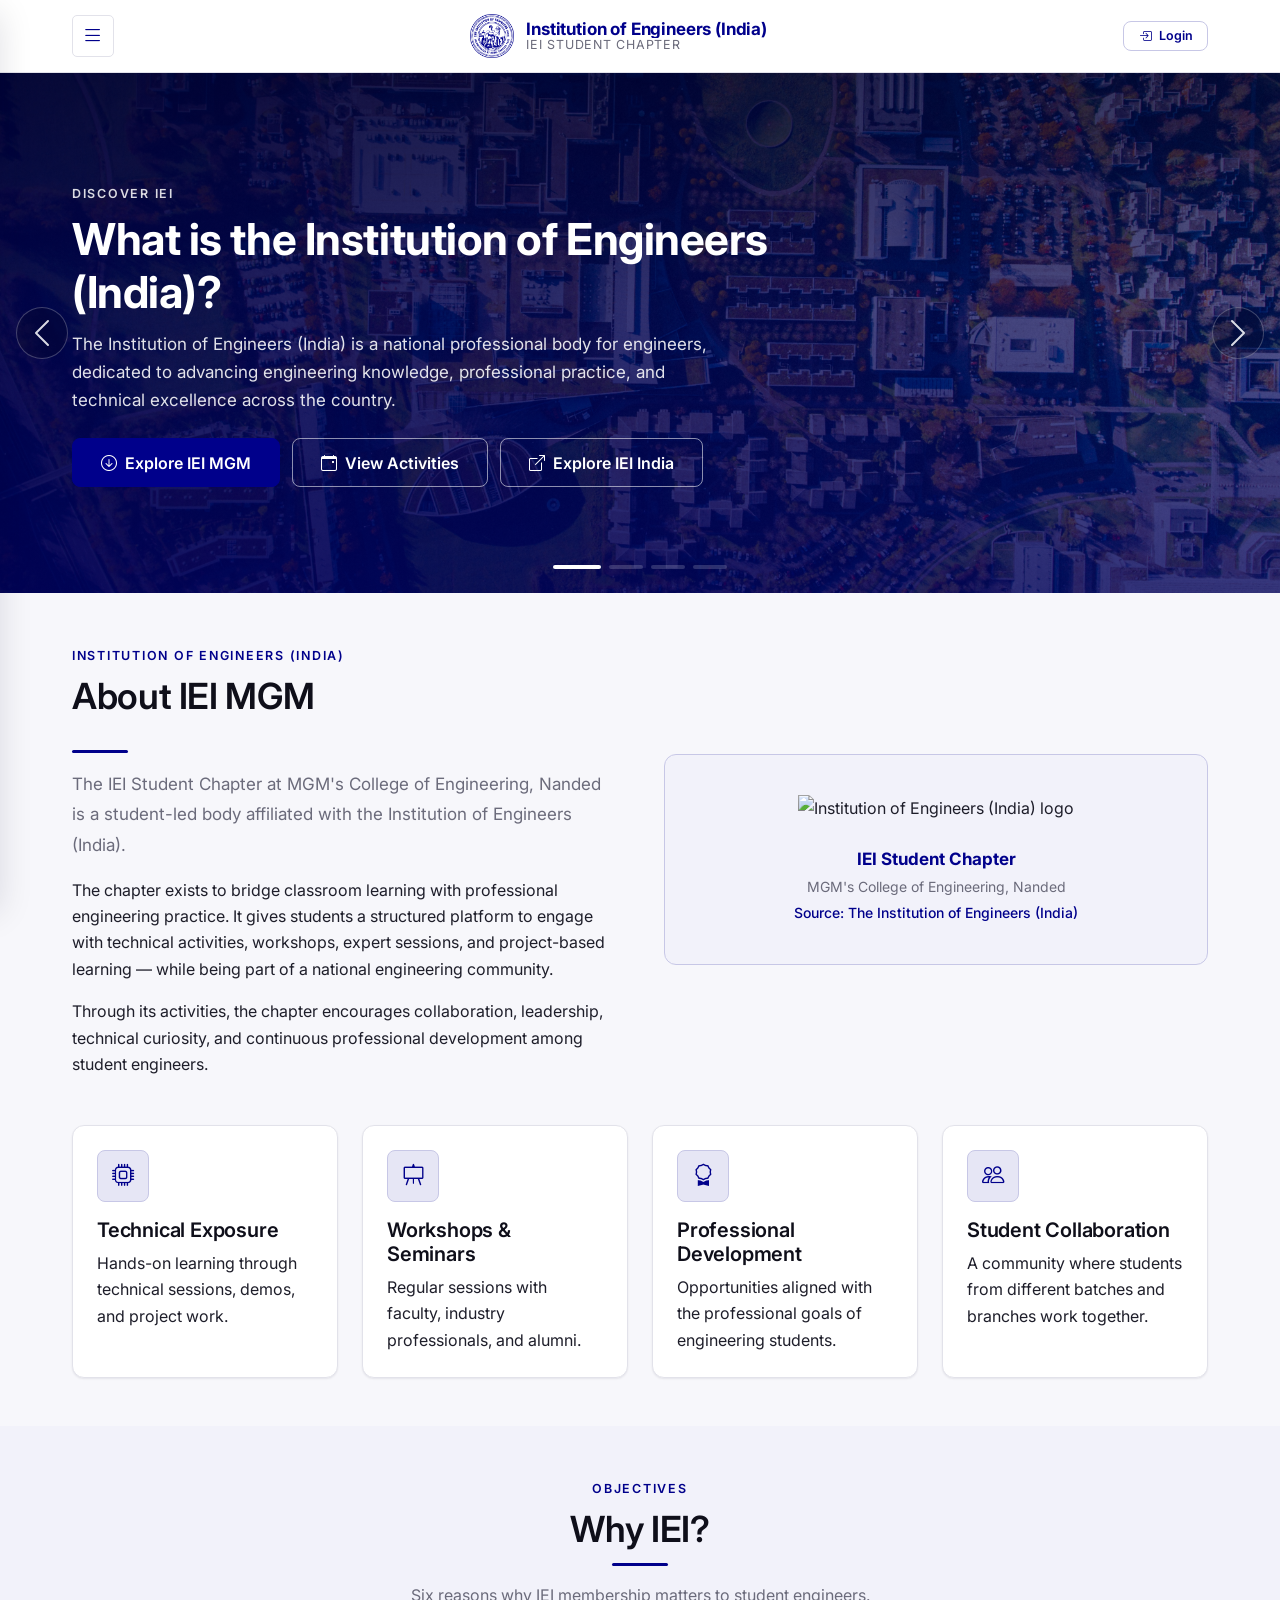
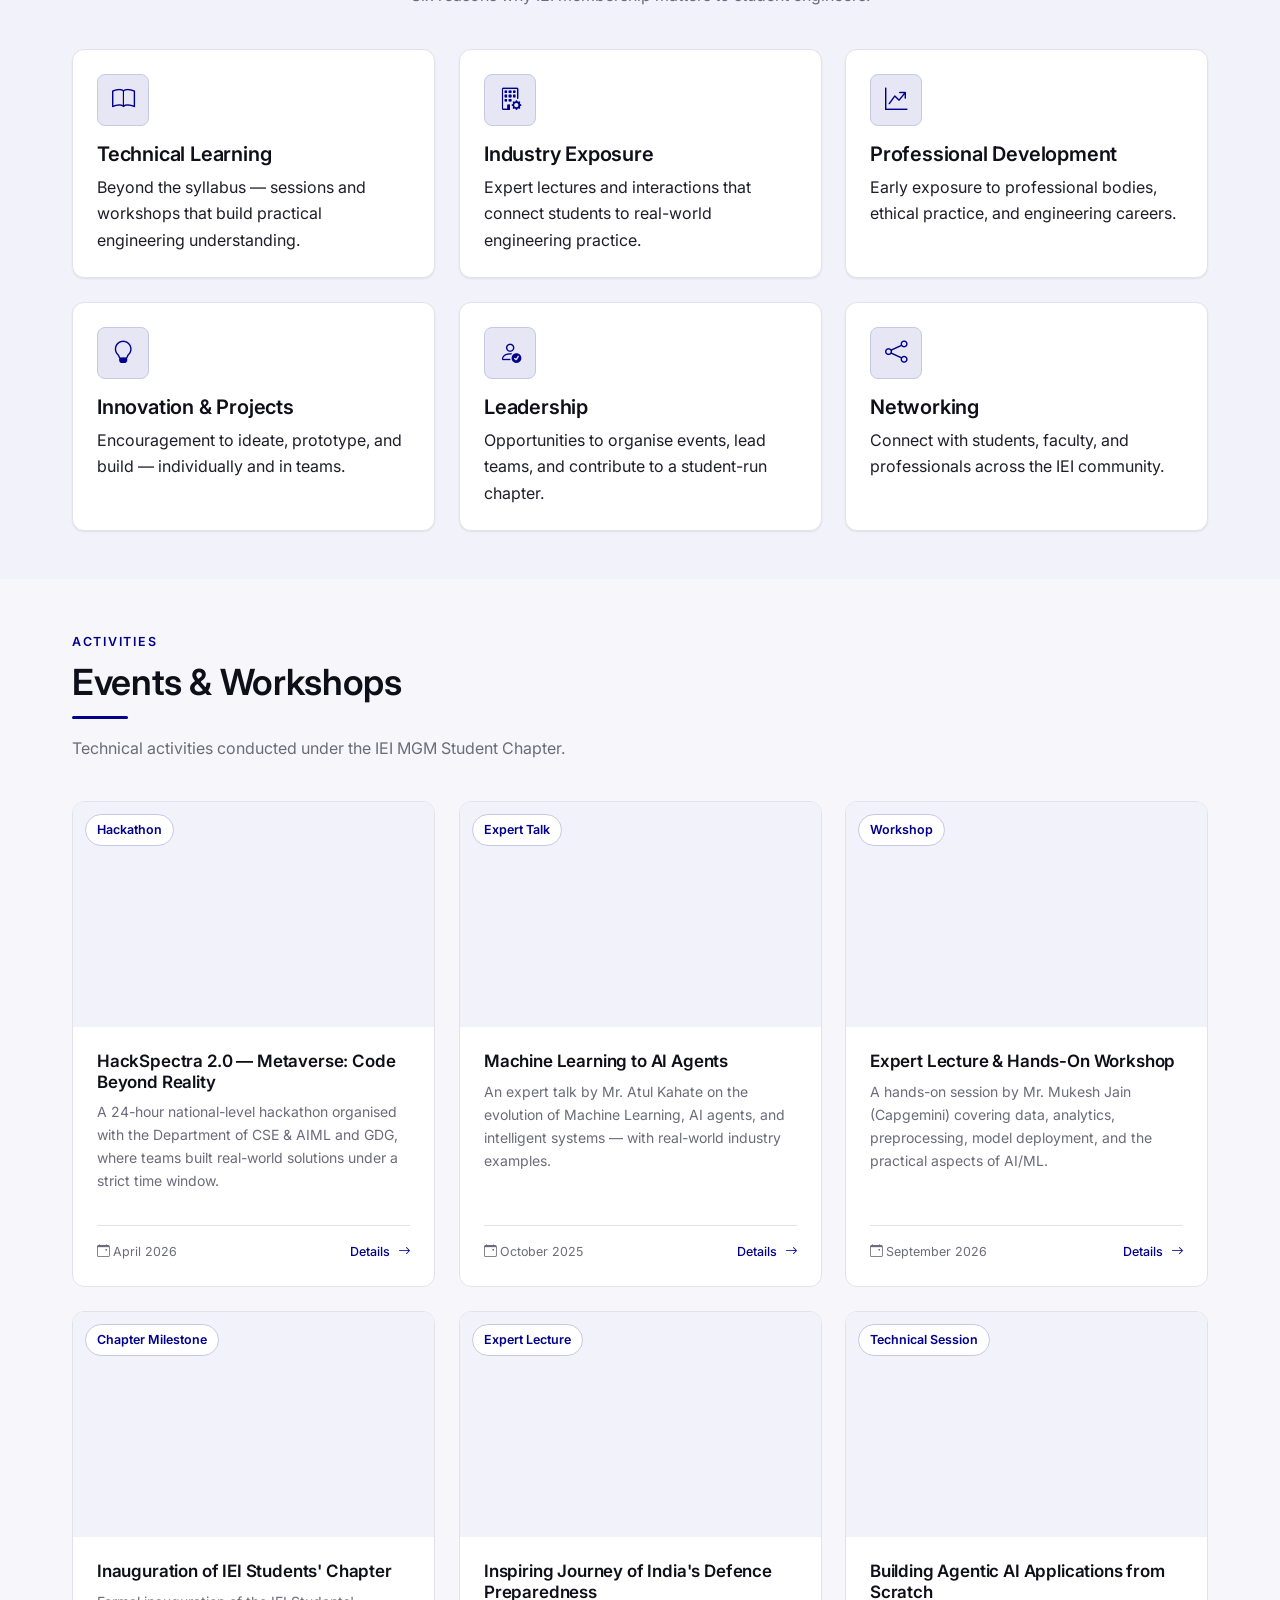
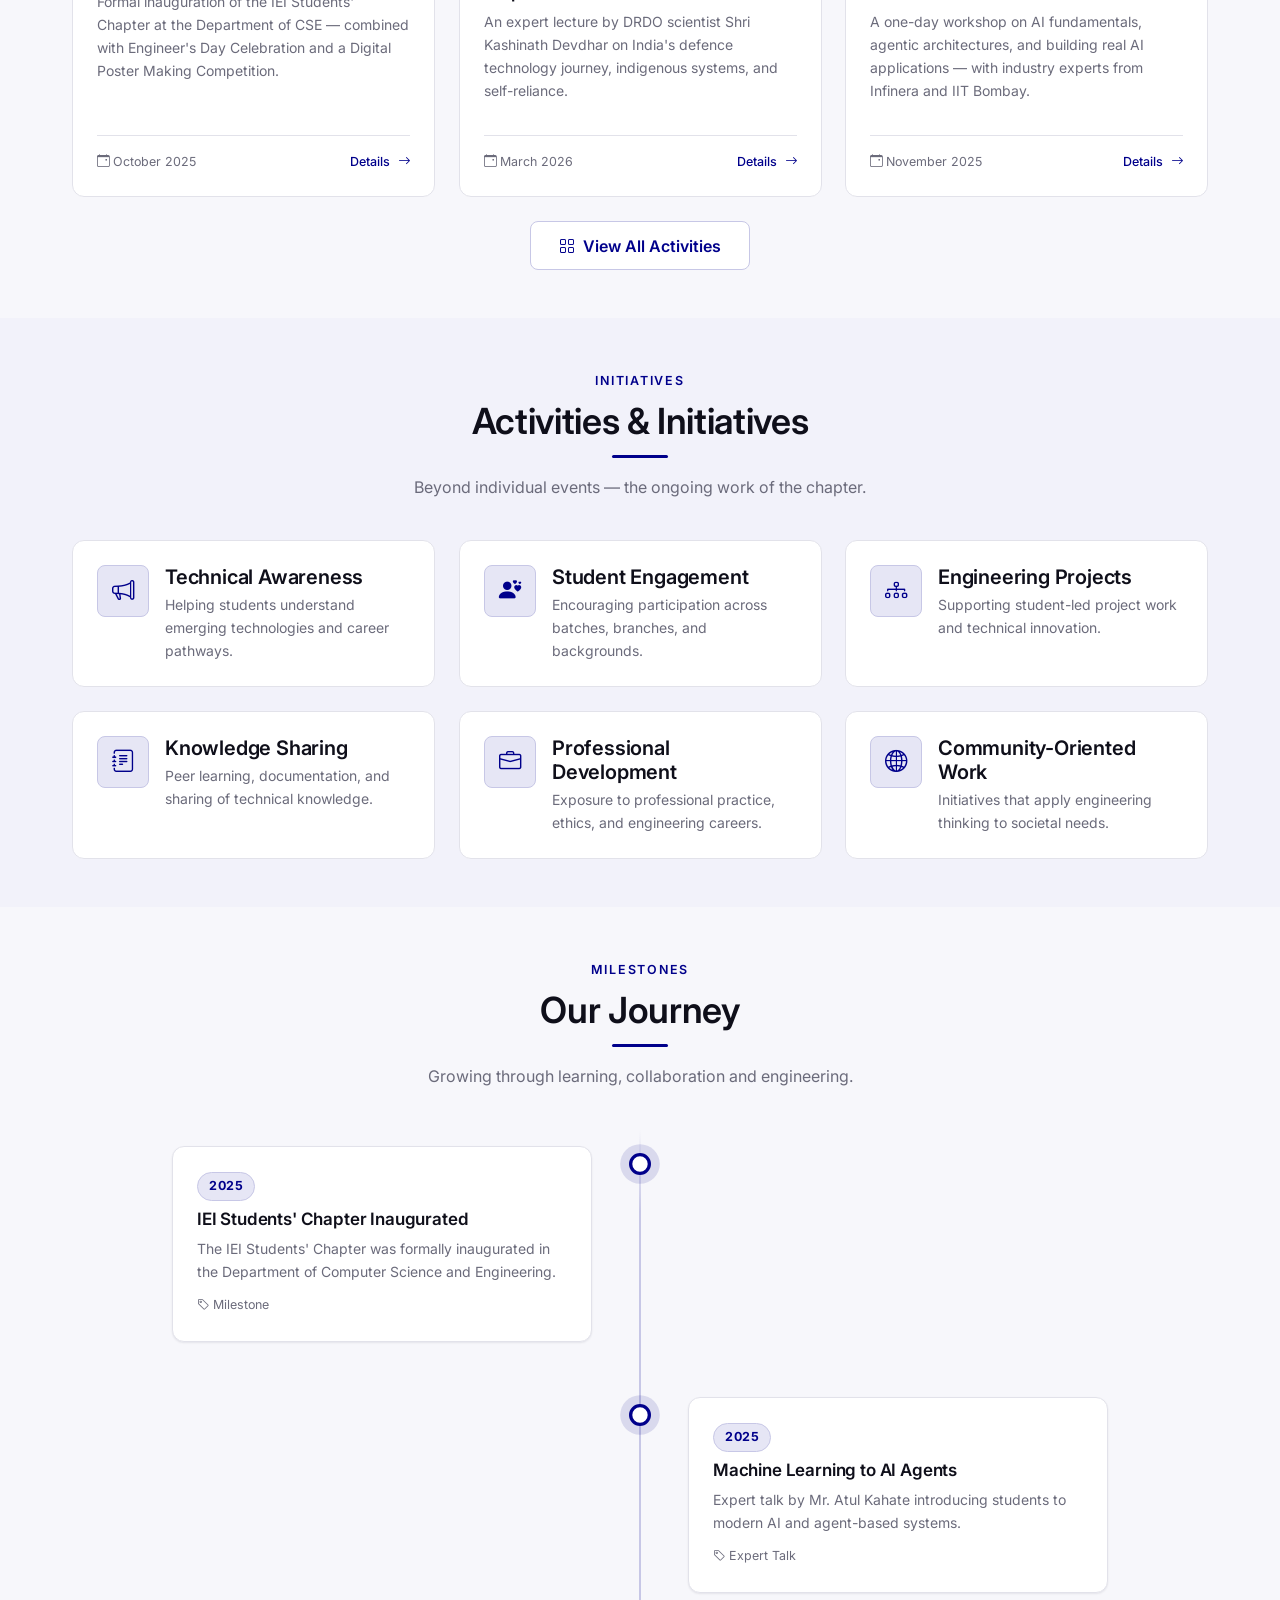
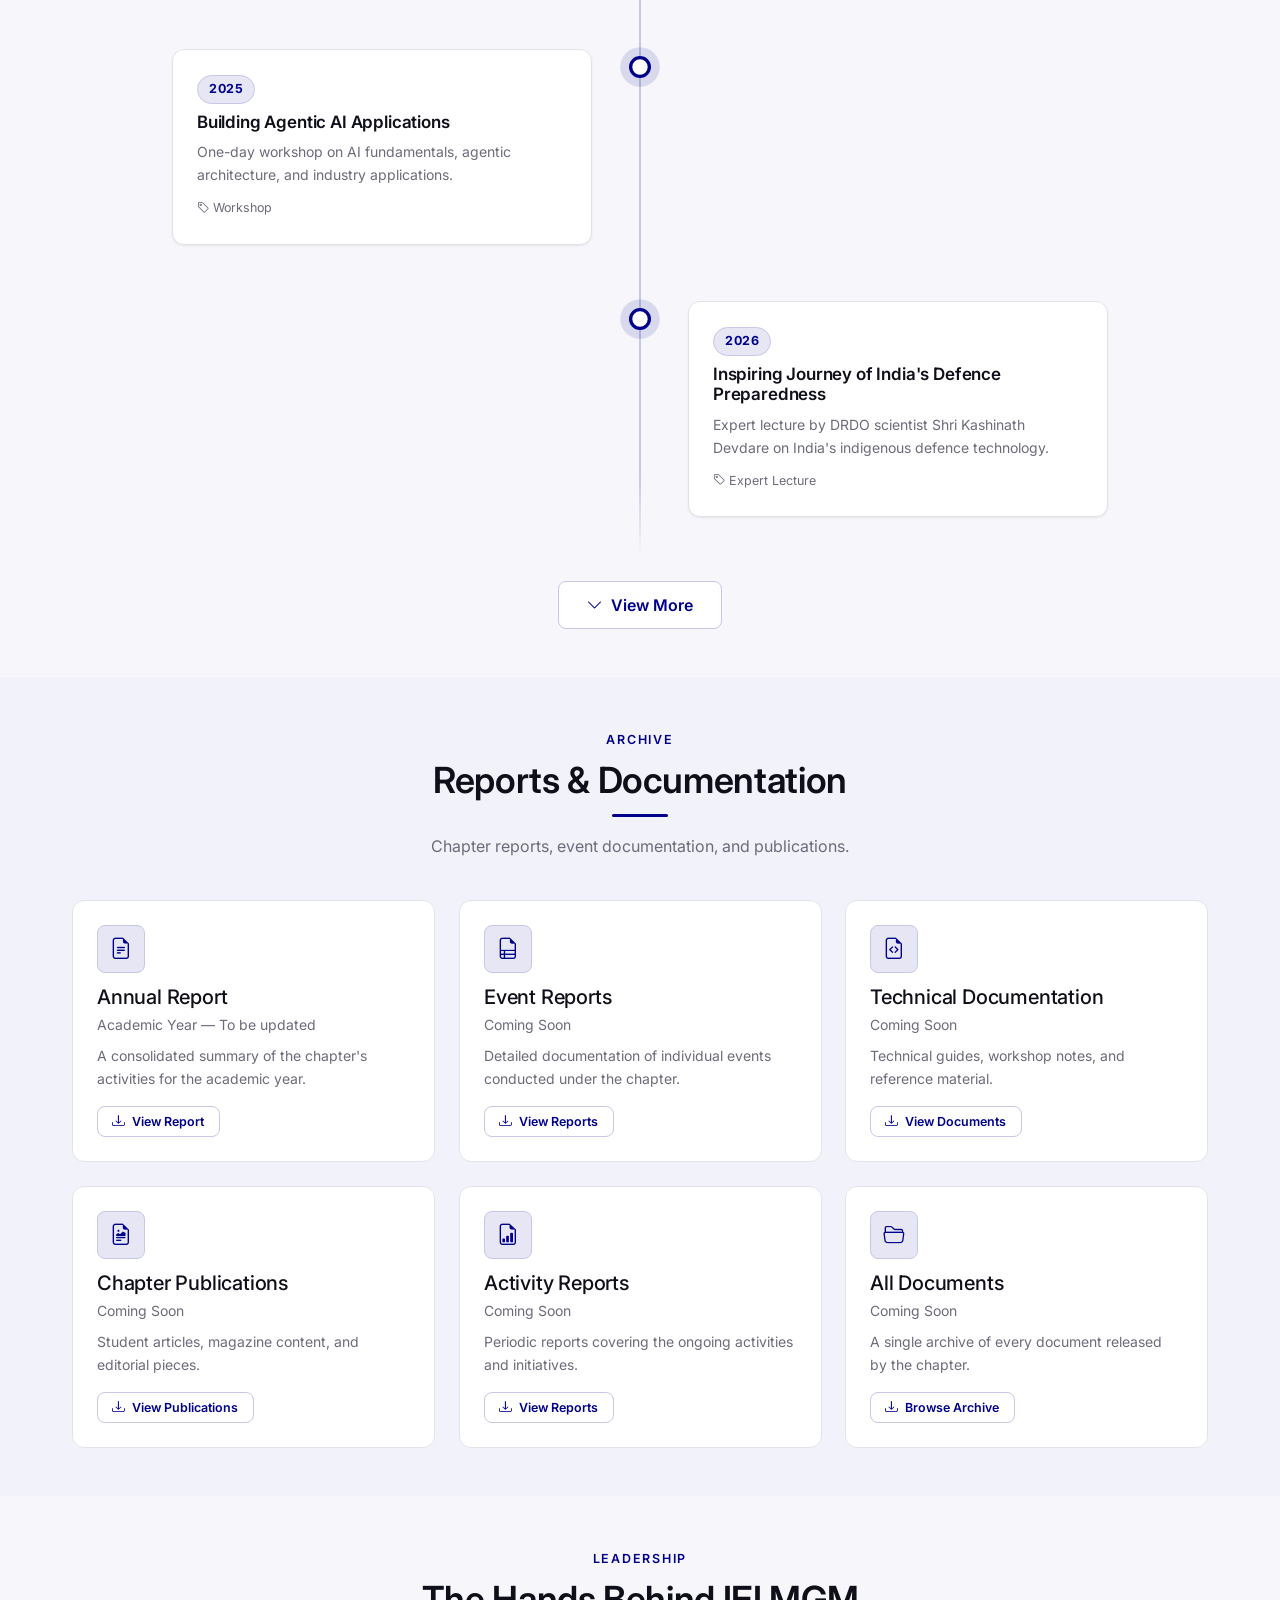
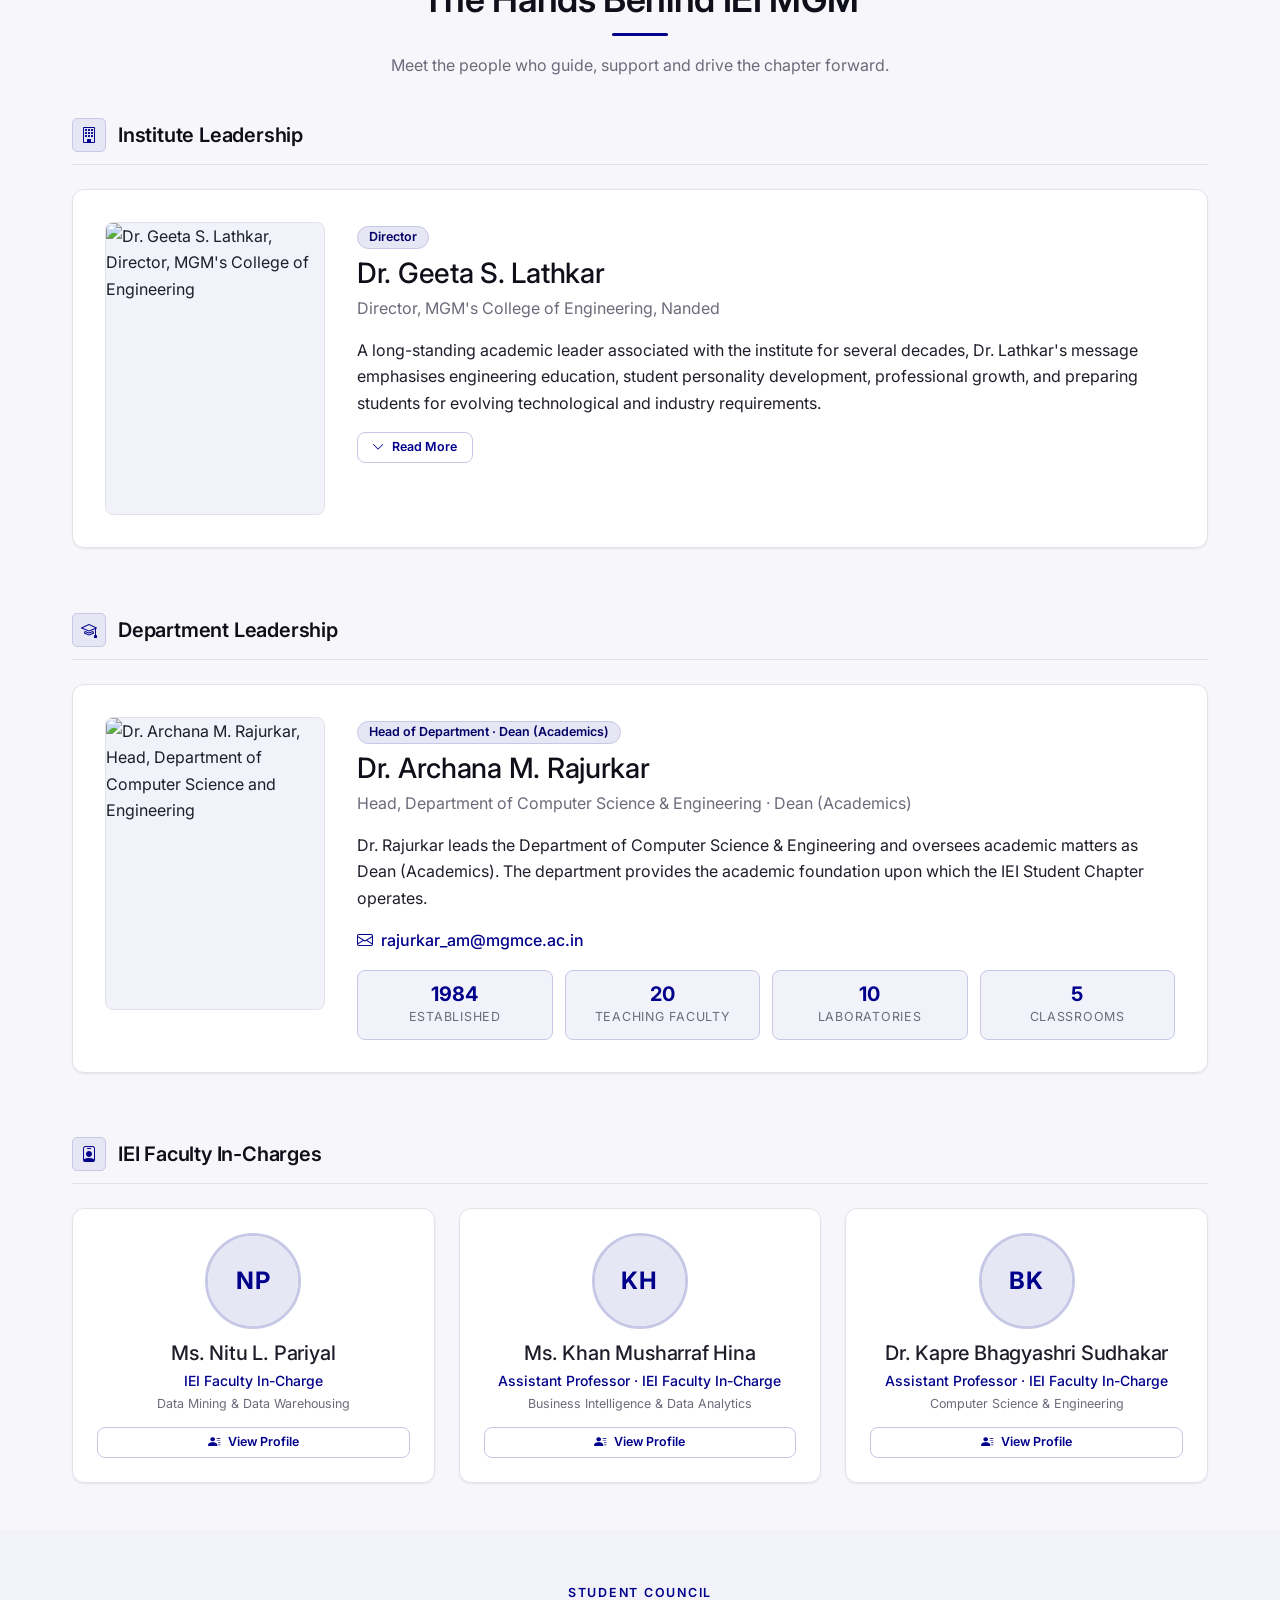
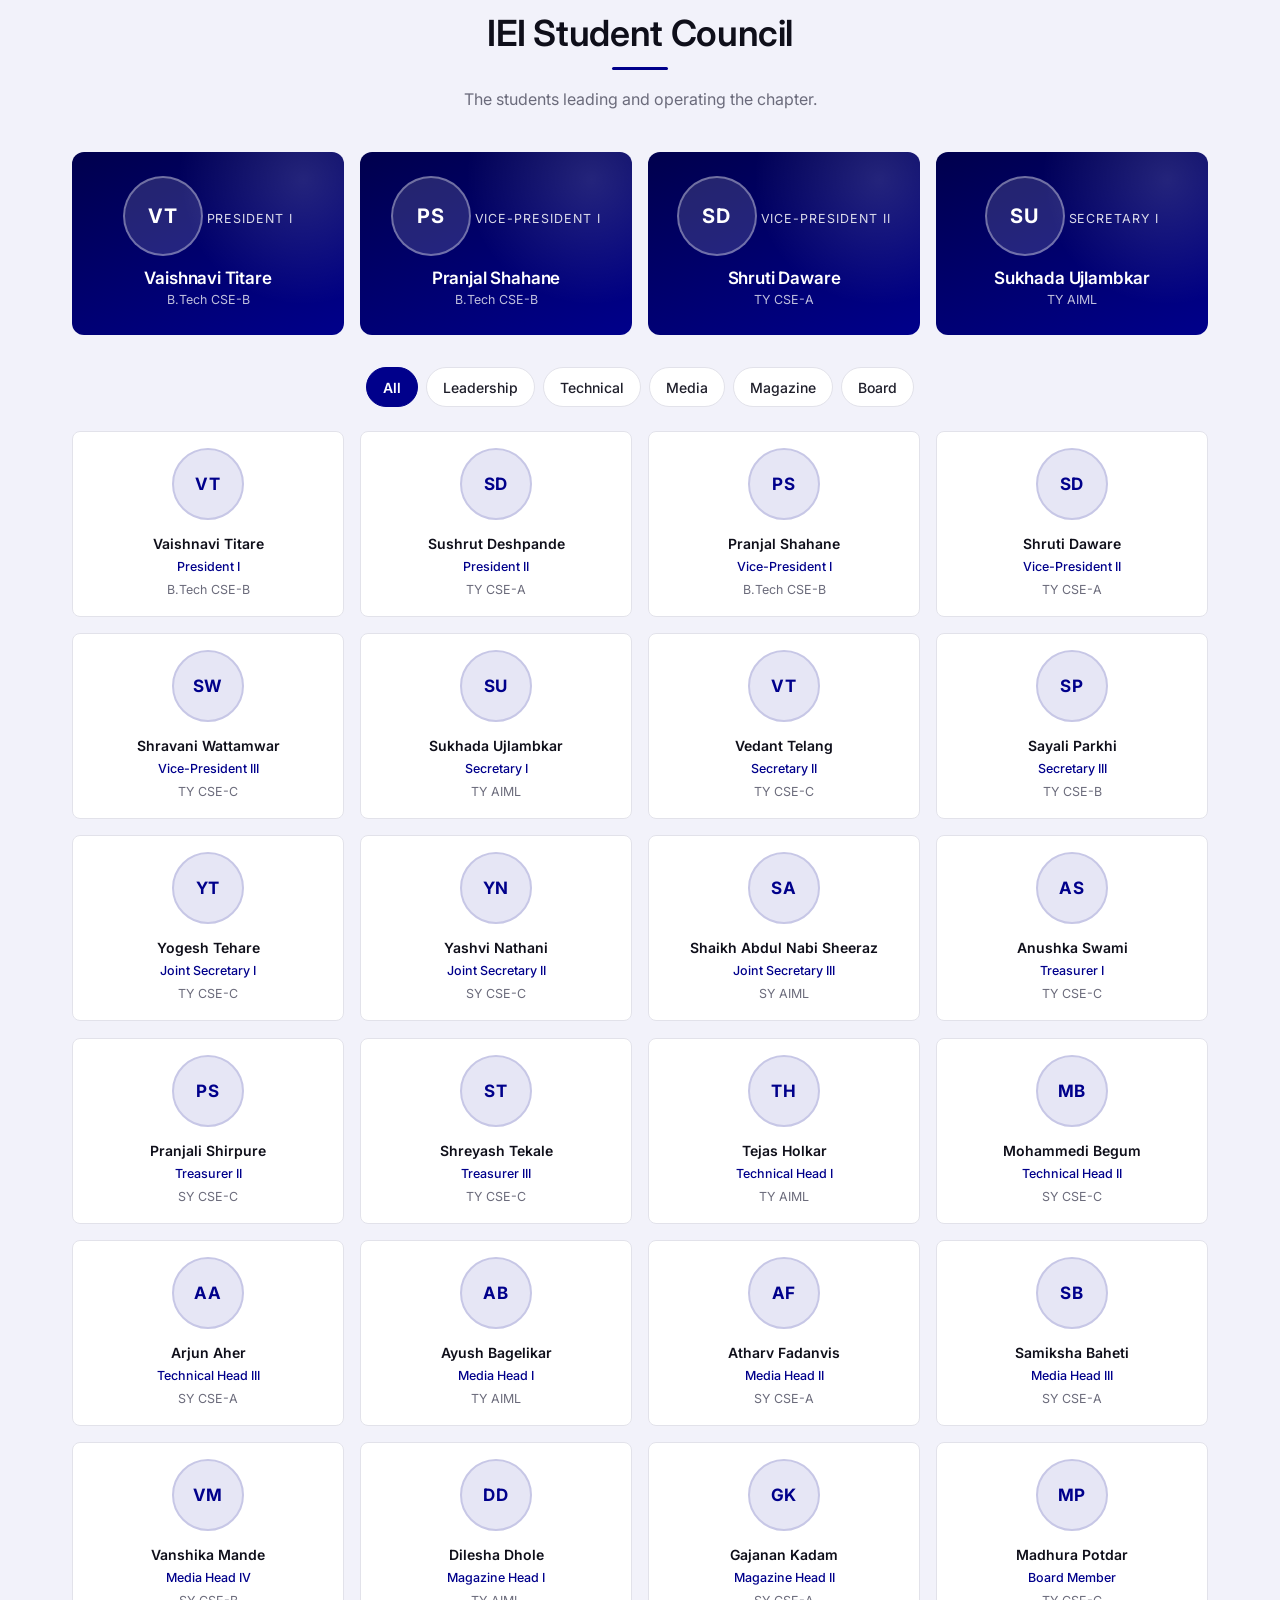
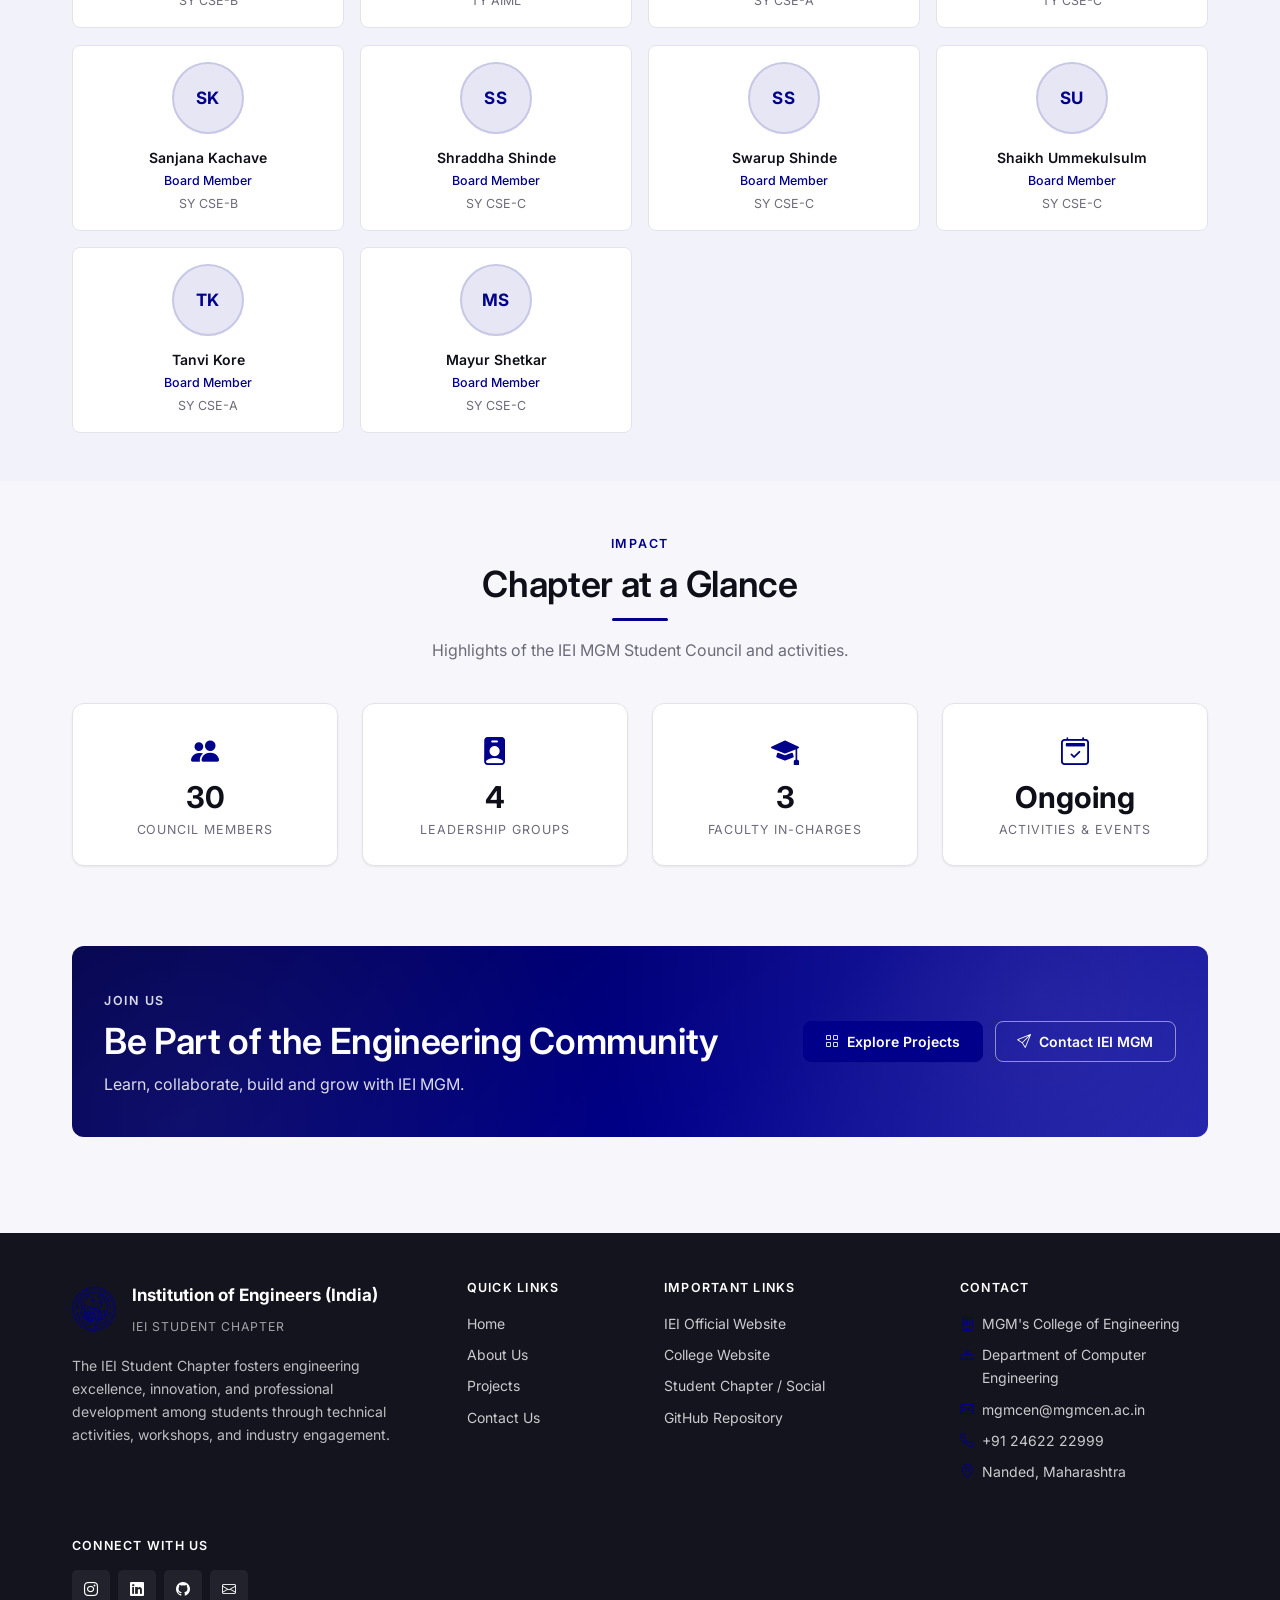
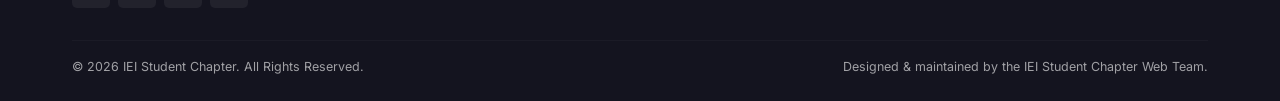
==== aboutUs.html @ 92c1d18d "user/aboutus complete" ====
<!DOCTYPE html>
<html lang="en">
<head>
    <meta charset="UTF-8">
    <meta name="viewport" content="width=device-width, initial-scale=1.0">
    <meta name="description" content="About the IEI Student Chapter at MGM's College of Engineering, Nanded — activities, leadership, faculty, and student council.">
    <meta name="theme-color" content="#00008B">
    <title>About Us — IEI Student Chapter</title>

    <!-- Favicons -->
    <link rel="icon" type="image/svg+xml" href="assets/images/favicon/favicon.svg">
    <link rel="icon" type="image/png" sizes="96x96" href="assets/images/favicon/favicon-96x96.png">
    <link rel="shortcut icon" href="assets/images/favicon/favicon.ico">
    <link rel="apple-touch-icon" sizes="180x180" href="assets/images/favicon/apple-touch-icon.png">
    <link rel="manifest" href="assets/images/favicon/site.webmanifest">
    <meta name="msapplication-TileColor" content="#00008B">
    <meta name="msapplication-config" content="assets/images/favicon/browserconfig.xml">

    <!-- Fonts + Bootstrap + Icons -->
    <link rel="preconnect" href="https://fonts.googleapis.com">
    <link rel="preconnect" href="https://fonts.gstatic.com" crossorigin>
    <link href="https://fonts.googleapis.com/css2?family=Inter:wght@400;500;600;700&display=swap" rel="stylesheet">
    <link href="https://cdn.jsdelivr.net/npm/bootstrap@5.3.3/dist/css/bootstrap.min.css" rel="stylesheet">
    <link href="https://cdn.jsdelivr.net/npm/bootstrap-icons@1.11.3/font/bootstrap-icons.css" rel="stylesheet">

    <!-- Global styles -->
    <link rel="stylesheet" href="assets/css/style.css">
</head>
<body>

    <div data-include="includes/header.html"></div>
    <div data-include="includes/sidebar.html"></div>

    <main id="main-content" role="main">

        <!-- ============================================================
             SECTION 1 — HERO / IEI AWARENESS CAROUSEL
             ============================================================ -->
        <section class="about-hero" aria-label="Introduction to IEI">
            <div id="aboutHeroCarousel"
                 class="carousel slide about-hero-carousel"
                 data-bs-ride="carousel"
                 data-bs-interval="6500"
                 data-bs-pause="hover"
                 data-bs-touch="true">

                <!-- Indicators -->
                <div class="carousel-indicators about-hero-indicators">
                    <button type="button" data-bs-target="#aboutHeroCarousel" data-bs-slide-to="0" class="active" aria-current="true" aria-label="Slide 1 — Discover IEI"></button>
                    <button type="button" data-bs-target="#aboutHeroCarousel" data-bs-slide-to="1" aria-label="Slide 2 — Connecting Engineering and Innovation"></button>
                    <button type="button" data-bs-target="#aboutHeroCarousel" data-bs-slide-to="2" aria-label="Slide 3 — Learn. Build. Lead."></button>
                    <button type="button" data-bs-target="#aboutHeroCarousel" data-bs-slide-to="3" aria-label="Slide 4 — IEI MGM Student Chapter"></button>
                </div>

                <div class="carousel-inner">

                    <!-- Slide 1 -->
                    <div class="carousel-item active about-hero-slide">
                        <img src="assets/images/projects/smart-campus.jpg"
                             alt=""
                             class="about-hero-bg"
                             loading="eager"
                             decoding="async"
                             aria-hidden="true">
                        <div class="about-hero-overlay" aria-hidden="true"></div>
                        <div class="container-iei about-hero-content">
                            <div class="about-hero-text">
                                <span class="eyebrow" style="color:rgba(255,255,255,.85);">Discover IEI</span>
                                <h1>What is the Institution of Engineers (India)?</h1>
                                <p>The Institution of Engineers (India) is a national professional body for engineers, dedicated to advancing engineering knowledge, professional practice, and technical excellence across the country.</p>
                                <div class="about-hero-actions">
                                    <a href="#about-intro" class="btn-iei btn-iei-lg">
                                        <i class="bi bi-arrow-down-circle" aria-hidden="true"></i>
                                        Explore IEI MGM
                                    </a>
                                    <a href="#about-events" class="btn-iei-outline btn-iei-lg">
                                        <i class="bi bi-calendar-event" aria-hidden="true"></i>
                                        View Activities
                                    </a>
                                    <a href="https://www.ieindia.org/"
                                       class="btn-iei-outline btn-iei-lg"
                                       target="_blank"
                                       rel="noopener noreferrer">
                                        <i class="bi bi-box-arrow-up-right" aria-hidden="true"></i>
                                        Explore IEI India
                                    </a>
                                </div>
                            </div>
                        </div>
                    </div>

                    <!-- Slide 2 -->
                    <div class="carousel-item about-hero-slide">
                        <img src="assets/images/projects/line-follower.jpg"
                             alt=""
                             class="about-hero-bg"
                             loading="lazy"
                             decoding="async"
                             aria-hidden="true">
                        <div class="about-hero-overlay" aria-hidden="true"></div>
                        <div class="container-iei about-hero-content">
                            <div class="about-hero-text">
                                <span class="eyebrow" style="color:rgba(255,255,255,.85);">Connecting Engineering &amp; Innovation</span>
                                <h1>Engineering Knowledge in Action</h1>
                                <p>IEI promotes continuous professional development through technical activities, publications, and a nationwide community of engineers and student members.</p>
                                <div class="about-hero-actions">
                                    <a href="#about-objectives" class="btn-iei btn-iei-lg">
                                        <i class="bi bi-lightbulb" aria-hidden="true"></i>
                                        Why IEI?
                                    </a>
                                    <a href="#about-journey" class="btn-iei-outline btn-iei-lg">
                                        <i class="bi bi-signpost-split" aria-hidden="true"></i>
                                        Our Journey
                                    </a>
                                </div>
                            </div>
                        </div>
                    </div>

                    <!-- Slide 3 -->
                    <div class="carousel-item about-hero-slide">
                        <img src="assets/images/projects/smart-water.jpg"
                             alt=""
                             class="about-hero-bg"
                             loading="lazy"
                             decoding="async"
                             aria-hidden="true">
                        <div class="about-hero-overlay" aria-hidden="true"></div>
                        <div class="container-iei about-hero-content">
                            <div class="about-hero-text">
                                <span class="eyebrow" style="color:rgba(255,255,255,.85);">Learn. Build. Lead.</span>
                                <h1>A Platform for Student Engineers</h1>
                                <p>Student chapters give members hands-on exposure to technical events, workshops, seminars, projects, and a professional engineering community that begins in college.</p>
                                <div class="about-hero-actions">
                                    <a href="#about-events" class="btn-iei btn-iei-lg">
                                        <i class="bi bi-easel" aria-hidden="true"></i>
                                        Events &amp; Workshops
                                    </a>
                                    <a href="#about-council" class="btn-iei-outline btn-iei-lg">
                                        <i class="bi bi-people" aria-hidden="true"></i>
                                        Student Council
                                    </a>
                                </div>
                            </div>
                        </div>
                    </div>

                    <!-- Slide 4 -->
                    <div class="carousel-item about-hero-slide">
                        <img src="assets/images/projects/crop-health.jpg"
                             alt=""
                             class="about-hero-bg"
                             loading="lazy"
                             decoding="async"
                             aria-hidden="true">
                        <div class="about-hero-overlay" aria-hidden="true"></div>
                        <div class="container-iei about-hero-content">
                            <div class="about-hero-text">
                                <span class="eyebrow" style="color:rgba(255,255,255,.85);">IEI MGM Student Chapter</span>
                                <h1>Institution of Engineers (India) at MGM</h1>
                                <p>The IEI Student Chapter at MGM's College of Engineering, Nanded connects students with a national engineering community — through workshops, expert lectures, hackathons, and technical initiatives.</p>
                                <div class="about-hero-actions">
                                    <a href="#about-leadership" class="btn-iei btn-iei-lg">
                                        <i class="bi bi-person-badge" aria-hidden="true"></i>
                                        Meet the Team
                                    </a>
                                    <a href="ContactUs.html" class="btn-iei-outline btn-iei-lg">
                                        <i class="bi bi-envelope" aria-hidden="true"></i>
                                        Contact IEI MGM
                                    </a>
                                </div>
                            </div>
                        </div>
                    </div>
                </div>

                <button class="carousel-control-prev about-hero-control" type="button" data-bs-target="#aboutHeroCarousel" data-bs-slide="prev">
                    <span class="carousel-control-prev-icon" aria-hidden="true"></span>
                    <span class="visually-hidden">Previous slide</span>
                </button>
                <button class="carousel-control-next about-hero-control" type="button" data-bs-target="#aboutHeroCarousel" data-bs-slide="next">
                    <span class="carousel-control-next-icon" aria-hidden="true"></span>
                    <span class="visually-hidden">Next slide</span>
                </button>
            </div>
        </section>

        <!-- ============================================================
             SECTION 2 — ABOUT IEI MGM
             ============================================================ -->
        <section id="about-intro" class="section about-intro">
            <div class="container-iei">
                <div class="row g-5 align-items-center">
                    <div class="col-12 col-lg-6 reveal">
                        <span class="eyebrow">Institution of Engineers (India)</span>
                        <h2>About IEI MGM</h2>
                        <div class="divider-iei" style="width:56px;height:3px;background:var(--primary-color);border-radius:2px;margin-bottom:var(--space-4);"></div>

                        <p class="lead-iei">
                            The IEI Student Chapter at MGM's College of Engineering, Nanded
                            is a student-led body affiliated with the Institution of Engineers (India).
                        </p>
                        <p>
                            The chapter exists to bridge classroom learning with professional
                            engineering practice. It gives students a structured platform to
                            engage with technical activities, workshops, expert sessions, and
                            project-based learning — while being part of a national engineering
                            community.
                        </p>
                        <p class="mb-0">
                            Through its activities, the chapter encourages collaboration,
                            leadership, technical curiosity, and continuous professional
                            development among student engineers.
                        </p>
                    </div>

                    <div class="col-12 col-lg-6 reveal reveal-delay-1">
                        <div class="about-intro-visual">
                            <img src="https://www.ieindia.org/assets/images/menu-logo.png"
                                 alt="Institution of Engineers (India) logo"
                                 class="about-intro-logo"
                                 loading="lazy"
                                 decoding="async">
                            <div class="about-intro-caption">
                                <strong>IEI Student Chapter</strong>
                                <span>MGM's College of Engineering, Nanded</span>
                                <a href="https://www.ieindia.org/"
                                   class="link-iei small"
                                   target="_blank"
                                   rel="noopener noreferrer">
                                    Source: The Institution of Engineers (India)
                                </a>
                            </div>
                        </div>
                    </div>
                </div>

                <!-- Highlight cards -->
                <div class="row g-4 mt-4">
                    <div class="col-12 col-sm-6 col-lg-3">
                        <div class="card-iei reveal">
                            <div class="card-icon"><i class="bi bi-cpu" aria-hidden="true"></i></div>
                            <h3 class="card-title-iei h5">Technical Exposure</h3>
                            <p class="mb-0">Hands-on learning through technical sessions, demos, and project work.</p>
                        </div>
                    </div>
                    <div class="col-12 col-sm-6 col-lg-3">
                        <div class="card-iei reveal reveal-delay-1">
                            <div class="card-icon"><i class="bi bi-easel" aria-hidden="true"></i></div>
                            <h3 class="card-title-iei h5">Workshops &amp; Seminars</h3>
                            <p class="mb-0">Regular sessions with faculty, industry professionals, and alumni.</p>
                        </div>
                    </div>
                    <div class="col-12 col-sm-6 col-lg-3">
                        <div class="card-iei reveal reveal-delay-2">
                            <div class="card-icon"><i class="bi bi-award" aria-hidden="true"></i></div>
                            <h3 class="card-title-iei h5">Professional Development</h3>
                            <p class="mb-0">Opportunities aligned with the professional goals of engineering students.</p>
                        </div>
                    </div>
                    <div class="col-12 col-sm-6 col-lg-3">
                        <div class="card-iei reveal reveal-delay-3">
                            <div class="card-icon"><i class="bi bi-people" aria-hidden="true"></i></div>
                            <h3 class="card-title-iei h5">Student Collaboration</h3>
                            <p class="mb-0">A community where students from different batches and branches work together.</p>
                        </div>
                    </div>
                </div>
            </div>
        </section>

        <!-- ============================================================
             SECTION 3 — WHY IEI
             ============================================================ -->
        <section id="about-objectives" class="section section-tint about-objectives">
            <div class="container-iei">
                <div class="section-heading text-center reveal">
                    <span class="eyebrow">Objectives</span>
                    <h2>Why IEI?</h2>
                    <div class="divider"></div>
                    <p>Six reasons why IEI membership matters to student engineers.</p>
                </div>

                <div class="row g-4">
                    <div class="col-12 col-md-6 col-lg-4">
                        <div class="card-iei reveal">
                            <div class="card-icon"><i class="bi bi-book" aria-hidden="true"></i></div>
                            <h3 class="card-title-iei h5">Technical Learning</h3>
                            <p class="mb-0">Beyond the syllabus — sessions and workshops that build practical engineering understanding.</p>
                        </div>
                    </div>
                    <div class="col-12 col-md-6 col-lg-4">
                        <div class="card-iei reveal reveal-delay-1">
                            <div class="card-icon"><i class="bi bi-building-gear" aria-hidden="true"></i></div>
                            <h3 class="card-title-iei h5">Industry Exposure</h3>
                            <p class="mb-0">Expert lectures and interactions that connect students to real-world engineering practice.</p>
                        </div>
                    </div>
                    <div class="col-12 col-md-6 col-lg-4">
                        <div class="card-iei reveal reveal-delay-2">
                            <div class="card-icon"><i class="bi bi-graph-up-arrow" aria-hidden="true"></i></div>
                            <h3 class="card-title-iei h5">Professional Development</h3>
                            <p class="mb-0">Early exposure to professional bodies, ethical practice, and engineering careers.</p>
                        </div>
                    </div>
                    <div class="col-12 col-md-6 col-lg-4">
                        <div class="card-iei reveal">
                            <div class="card-icon"><i class="bi bi-lightbulb" aria-hidden="true"></i></div>
                            <h3 class="card-title-iei h5">Innovation &amp; Projects</h3>
                            <p class="mb-0">Encouragement to ideate, prototype, and build — individually and in teams.</p>
                        </div>
                    </div>
                    <div class="col-12 col-md-6 col-lg-4">
                        <div class="card-iei reveal reveal-delay-1">
                            <div class="card-icon"><i class="bi bi-person-check" aria-hidden="true"></i></div>
                            <h3 class="card-title-iei h5">Leadership</h3>
                            <p class="mb-0">Opportunities to organise events, lead teams, and contribute to a student-run chapter.</p>
                        </div>
                    </div>
                    <div class="col-12 col-md-6 col-lg-4">
                        <div class="card-iei reveal reveal-delay-2">
                            <div class="card-icon"><i class="bi bi-share" aria-hidden="true"></i></div>
                            <h3 class="card-title-iei h5">Networking</h3>
                            <p class="mb-0">Connect with students, faculty, and professionals across the IEI community.</p>
                        </div>
                    </div>
                </div>
            </div>
        </section>

        <!-- ============================================================
             SECTION 4 — EVENTS & WORKSHOPS
             ============================================================ -->
        <section id="about-events" class="section about-events">
            <div class="container-iei">
                <div class="section-heading reveal">
                    <span class="eyebrow">Activities</span>
                    <h2>Events &amp; Workshops</h2>
                    <div class="divider"></div>
                    <p>Technical activities conducted under the IEI MGM Student Chapter.</p>
                </div>

                <div id="aboutEventsGrid" class="row g-4" aria-live="polite"></div>

                <!-- Placeholder note when data is empty -->
                <p class="about-events-note text-muted-iei small mt-3 d-none" id="aboutEventsEmpty">
                    <i class="bi bi-info-circle" aria-hidden="true"></i>
                    More events will be added as they are conducted and documented.
                </p>

                <div class="text-center mt-4">
                    <a href="projects.html" class="btn-iei-outline btn-iei-lg">
                        <i class="bi bi-grid" aria-hidden="true"></i>
                        View All Activities
                    </a>
                </div>
            </div>
        </section>

        <!-- ============================================================
             SECTION 5 — ACTIVITIES & INITIATIVES
             ============================================================ -->
        <section class="section section-tint about-initiatives">
            <div class="container-iei">
                <div class="section-heading text-center reveal">
                    <span class="eyebrow">Initiatives</span>
                    <h2>Activities &amp; Initiatives</h2>
                    <div class="divider"></div>
                    <p>Beyond individual events — the ongoing work of the chapter.</p>
                </div>

                <div class="row g-4">
                    <div class="col-12 col-md-6 col-lg-4">
                        <div class="initiative-item reveal">
                            <div class="initiative-icon"><i class="bi bi-megaphone" aria-hidden="true"></i></div>
                            <div>
                                <h3 class="h5 mb-1">Technical Awareness</h3>
                                <p class="mb-0">Helping students understand emerging technologies and career pathways.</p>
                            </div>
                        </div>
                    </div>
                    <div class="col-12 col-md-6 col-lg-4">
                        <div class="initiative-item reveal reveal-delay-1">
                            <div class="initiative-icon"><i class="bi bi-person-hearts" aria-hidden="true"></i></div>
                            <div>
                                <h3 class="h5 mb-1">Student Engagement</h3>
                                <p class="mb-0">Encouraging participation across batches, branches, and backgrounds.</p>
                            </div>
                        </div>
                    </div>
                    <div class="col-12 col-md-6 col-lg-4">
                        <div class="initiative-item reveal reveal-delay-2">
                            <div class="initiative-icon"><i class="bi bi-diagram-3" aria-hidden="true"></i></div>
                            <div>
                                <h3 class="h5 mb-1">Engineering Projects</h3>
                                <p class="mb-0">Supporting student-led project work and technical innovation.</p>
                            </div>
                        </div>
                    </div>
                    <div class="col-12 col-md-6 col-lg-4">
                        <div class="initiative-item reveal">
                            <div class="initiative-icon"><i class="bi bi-journal-text" aria-hidden="true"></i></div>
                            <div>
                                <h3 class="h5 mb-1">Knowledge Sharing</h3>
                                <p class="mb-0">Peer learning, documentation, and sharing of technical knowledge.</p>
                            </div>
                        </div>
                    </div>
                    <div class="col-12 col-md-6 col-lg-4">
                        <div class="initiative-item reveal reveal-delay-1">
                            <div class="initiative-icon"><i class="bi bi-briefcase" aria-hidden="true"></i></div>
                            <div>
                                <h3 class="h5 mb-1">Professional Development</h3>
                                <p class="mb-0">Exposure to professional practice, ethics, and engineering careers.</p>
                            </div>
                        </div>
                    </div>
                    <div class="col-12 col-md-6 col-lg-4">
                        <div class="initiative-item reveal reveal-delay-2">
                            <div class="initiative-icon"><i class="bi bi-globe2" aria-hidden="true"></i></div>
                            <div>
                                <h3 class="h5 mb-1">Community-Oriented Work</h3>
                                <p class="mb-0">Initiatives that apply engineering thinking to societal needs.</p>
                            </div>
                        </div>
                    </div>
                </div>
            </div>
        </section>

        <!-- ============================================================
             SECTION 6 — OUR JOURNEY (TIMELINE)
             ============================================================ -->
        <section id="about-journey" class="section about-journey">
            <div class="container-iei">
                <div class="section-heading text-center reveal">
                    <span class="eyebrow">Milestones</span>
                    <h2>Our Journey</h2>
                    <div class="divider"></div>
                    <p>Growing through learning, collaboration and engineering.</p>
                </div>

                <ol id="aboutTimeline" class="about-timeline" aria-label="IEI MGM timeline"></ol>

                <div class="text-center mt-4">
                    <button type="button"
                            id="aboutTimelineToggle"
                            class="btn-iei-outline btn-iei-lg d-none"
                            aria-expanded="false"
                            aria-controls="aboutTimeline">
                        <i class="bi bi-chevron-down" aria-hidden="true"></i>
                        View More
                    </button>
                </div>
            </div>
        </section>

        <!-- ============================================================
             SECTION 7 — REPORTS & DOCUMENTATION
             ============================================================ -->
        <section class="section section-tint about-reports">
            <div class="container-iei">
                <div class="section-heading text-center reveal">
                    <span class="eyebrow">Archive</span>
                    <h2>Reports &amp; Documentation</h2>
                    <div class="divider"></div>
                    <p>Chapter reports, event documentation, and publications.</p>
                </div>

                <div class="row g-4">
                    <div class="col-12 col-md-6 col-lg-4">
                        <div class="report-card reveal">
                            <div class="report-icon"><i class="bi bi-file-earmark-text" aria-hidden="true"></i></div>
                            <h3 class="h5 mb-1">Annual Report</h3>
                            <p class="text-muted-iei small mb-2">Academic Year — To be updated</p>
                            <p class="mb-3">A consolidated summary of the chapter's activities for the academic year.</p>
                            <a href="#" class="btn-iei-outline btn-iei-sm" data-future-route="annual-report">
                                <i class="bi bi-download" aria-hidden="true"></i>
                                View Report
                            </a>
                        </div>
                    </div>

                    <div class="col-12 col-md-6 col-lg-4">
                        <div class="report-card reveal reveal-delay-1">
                            <div class="report-icon"><i class="bi bi-file-earmark-ruled" aria-hidden="true"></i></div>
                            <h3 class="h5 mb-1">Event Reports</h3>
                            <p class="text-muted-iei small mb-2">Coming Soon</p>
                            <p class="mb-3">Detailed documentation of individual events conducted under the chapter.</p>
                            <a href="#" class="btn-iei-outline btn-iei-sm" data-future-route="event-reports">
                                <i class="bi bi-download" aria-hidden="true"></i>
                                View Reports
                            </a>
                        </div>
                    </div>

                    <div class="col-12 col-md-6 col-lg-4">
                        <div class="report-card reveal reveal-delay-2">
                            <div class="report-icon"><i class="bi bi-file-earmark-code" aria-hidden="true"></i></div>
                            <h3 class="h5 mb-1">Technical Documentation</h3>
                            <p class="text-muted-iei small mb-2">Coming Soon</p>
                            <p class="mb-3">Technical guides, workshop notes, and reference material.</p>
                            <a href="#" class="btn-iei-outline btn-iei-sm" data-future-route="tech-docs">
                                <i class="bi bi-download" aria-hidden="true"></i>
                                View Documents
                            </a>
                        </div>
                    </div>

                    <div class="col-12 col-md-6 col-lg-4">
                        <div class="report-card reveal">
                            <div class="report-icon"><i class="bi bi-file-earmark-richtext" aria-hidden="true"></i></div>
                            <h3 class="h5 mb-1">Chapter Publications</h3>
                            <p class="text-muted-iei small mb-2">Coming Soon</p>
                            <p class="mb-3">Student articles, magazine content, and editorial pieces.</p>
                            <a href="#" class="btn-iei-outline btn-iei-sm" data-future-route="publications">
                                <i class="bi bi-download" aria-hidden="true"></i>
                                View Publications
                            </a>
                        </div>
                    </div>

                    <div class="col-12 col-md-6 col-lg-4">
                        <div class="report-card reveal reveal-delay-1">
                            <div class="report-icon"><i class="bi bi-file-earmark-bar-graph" aria-hidden="true"></i></div>
                            <h3 class="h5 mb-1">Activity Reports</h3>
                            <p class="text-muted-iei small mb-2">Coming Soon</p>
                            <p class="mb-3">Periodic reports covering the ongoing activities and initiatives.</p>
                            <a href="#" class="btn-iei-outline btn-iei-sm" data-future-route="activity-reports">
                                <i class="bi bi-download" aria-hidden="true"></i>
                                View Reports
                            </a>
                        </div>
                    </div>

                    <div class="col-12 col-md-6 col-lg-4">
                        <div class="report-card reveal reveal-delay-2">
                            <div class="report-icon"><i class="bi bi-folder2-open" aria-hidden="true"></i></div>
                            <h3 class="h5 mb-1">All Documents</h3>
                            <p class="text-muted-iei small mb-2">Coming Soon</p>
                            <p class="mb-3">A single archive of every document released by the chapter.</p>
                            <a href="#" class="btn-iei-outline btn-iei-sm" data-future-route="all-docs">
                                <i class="bi bi-download" aria-hidden="true"></i>
                                Browse Archive
                            </a>
                        </div>
                    </div>
                </div>
            </div>
        </section>

        <!-- ============================================================
             SECTION 8 — THE HANDS BEHIND IEI MGM
             ============================================================ -->
        <section id="about-leadership" class="section about-leadership">
            <div class="container-iei">
                <div class="section-heading text-center reveal">
                    <span class="eyebrow">Leadership</span>
                    <h2>The Hands Behind IEI MGM</h2>
                    <div class="divider"></div>
                    <p>Meet the people who guide, support and drive the chapter forward.</p>
                </div>

                <!-- 8A — Director -->
                <div class="leadership-block reveal">
                    <h3 class="leadership-block-title">
                        <i class="bi bi-building" aria-hidden="true"></i>
                        Institute Leadership
                    </h3>

                    <div class="profile-feature">
                        <div class="profile-feature-media">
                            <img src="https://mgmcen.ac.in/images/director-img.jpg"
                                 alt="Dr. Geeta S. Lathkar, Director, MGM's College of Engineering"
                                 loading="lazy"
                                 decoding="async">
                        </div>
                        <div class="profile-feature-body">
                            <span class="badge-iei mb-2">Director</span>
                            <h4 class="h3 mb-1">Dr. Geeta S. Lathkar</h4>
                            <p class="text-muted-iei mb-3">Director, MGM's College of Engineering, Nanded</p>
                            <p>
                                A long-standing academic leader associated with the institute
                                for several decades, Dr. Lathkar's message emphasises engineering
                                education, student personality development, professional growth,
                                and preparing students for evolving technological and industry
                                requirements.
                            </p>
                            <button type="button"
                                    class="btn-iei-outline btn-iei-sm"
                                    data-bs-toggle="collapse"
                                    data-bs-target="#directorMore"
                                    aria-expanded="false"
                                    aria-controls="directorMore">
                                <i class="bi bi-chevron-down" aria-hidden="true"></i>
                                Read More
                            </button>
                            <div class="collapse mt-3" id="directorMore">
                                <p class="mb-0">
                                    Her leadership reflects a continuing focus on academic
                                    quality, professional development of students, and
                                    institutional improvement. Under her guidance, the
                                    institute continues to strengthen its academic and
                                    professional initiatives.
                                </p>
                            </div>
                        </div>
                    </div>
                </div>

                <!-- 8B — HOD -->
                <div class="leadership-block reveal">
                    <h3 class="leadership-block-title">
                        <i class="bi bi-mortarboard" aria-hidden="true"></i>
                        Department Leadership
                    </h3>

                    <div class="profile-feature">
                        <div class="profile-feature-media">
                            <img src="https://mgmcen.ac.in/images/img-head-cse-p2.jpg"
                                 alt="Dr. Archana M. Rajurkar, Head, Department of Computer Science and Engineering"
                                 loading="lazy"
                                 decoding="async">
                        </div>
                        <div class="profile-feature-body">
                            <span class="badge-iei mb-2">Head of Department · Dean (Academics)</span>
                            <h4 class="h3 mb-1">Dr. Archana M. Rajurkar</h4>
                            <p class="text-muted-iei mb-3">
                                Head, Department of Computer Science &amp; Engineering · Dean (Academics)
                            </p>
                            <p>
                                Dr. Rajurkar leads the Department of Computer Science &amp; Engineering
                                and oversees academic matters as Dean (Academics). The department
                                provides the academic foundation upon which the IEI Student Chapter
                                operates.
                            </p>
                            <a href="mailto:rajurkar_am@mgmce.ac.in" class="link-iei">
                                <i class="bi bi-envelope" aria-hidden="true"></i>
                                rajurkar_am@mgmce.ac.in
                            </a>

                            <!-- Department facts as compact counters -->
                            <div class="department-facts">
                                <div class="fact-tile">
                                    <span class="fact-value">1984</span>
                                    <span class="fact-label">Established</span>
                                </div>
                                <div class="fact-tile">
                                    <span class="fact-value">20</span>
                                    <span class="fact-label">Teaching Faculty</span>
                                </div>
                                <div class="fact-tile">
                                    <span class="fact-value">10</span>
                                    <span class="fact-label">Laboratories</span>
                                </div>
                                <div class="fact-tile">
                                    <span class="fact-value">5</span>
                                    <span class="fact-label">Classrooms</span>
                                </div>
                            </div>
                        </div>
                    </div>
                </div>

                <!-- 8C — IEI Faculty In-Charges -->
                <div class="leadership-block reveal">
                    <h3 class="leadership-block-title">
                        <i class="bi bi-person-badge" aria-hidden="true"></i>
                        IEI Faculty In-Charges
                    </h3>

                    <div class="row g-4">

                        <!-- Faculty 1 -->
                        <div class="col-12 col-md-6 col-lg-4">
                            <article class="faculty-card">
                                <div class="faculty-photo">
                                    <img src="https://mgmcen.ac.in/resizeimagebb70.jpg?file=90,100,images/department/faculty/Department_3-20180807160420.jpg"
                                         alt="Ms. Nitu L. Pariyal, IEI Faculty In-Charge"
                                         loading="lazy"
                                         decoding="async"
                                         onerror="this.onerror=null; this.replaceWith(Object.assign(document.createElement('div'),{className:'faculty-photo-fallback',textContent:'NP'}));">
                                </div>
                                <h4 class="h5 mb-1">Ms. Nitu L. Pariyal</h4>
                                <p class="faculty-role">IEI Faculty In-Charge</p>
                                <p class="faculty-spec">Data Mining &amp; Data Warehousing</p>
                                <!-- <ul class="faculty-meta">
                                    <li><i class="bi bi-envelope" aria-hidden="true"></i><a href="mailto:pariyal_nitu@mgmcen.ac.in">pariyal_nitu@mgmcen.ac.in</a></li>
                                    <li><i class="bi bi-telephone" aria-hidden="true"></i><a href="tel:+919860066540">+91 98600 66540</a></li>
                                </ul> -->
                                <button type="button"
                                        class="btn-iei-outline btn-iei-sm w-100"
                                        data-bs-toggle="collapse"
                                        data-bs-target="#faculty1More"
                                        aria-expanded="false"
                                        aria-controls="faculty1More">
                                    <i class="bi bi-person-lines-fill" aria-hidden="true"></i>
                                    View Profile
                                </button>
                                <div class="collapse mt-3" id="faculty1More">
                                    <div class="faculty-detail">
                                        <h5 class="h6">Education</h5>
                                        <ul>
                                            <li>B.E. Computer Science &amp; Engineering — SRTMUN</li>
                                            <li>M.E. Computer Science &amp; Engineering — SRTMUN</li>
                                        </ul>
                                    </div>
                                </div>
                            </article>
                        </div>

                        <!-- Faculty 2 -->
                        <div class="col-12 col-md-6 col-lg-4">
                            <article class="faculty-card">
                                <div class="faculty-photo">
                                    <img src="https://mgmcen.ac.in/khan.jpg"
                                         alt="Ms. Khan Musharraf Hina, Assistant Professor"
                                         loading="lazy"
                                         decoding="async"
                                         onerror="this.onerror=null; this.replaceWith(Object.assign(document.createElement('div'),{className:'faculty-photo-fallback',textContent:'KH'}));">
                                </div>
                                <h4 class="h5 mb-1">Ms. Khan Musharraf Hina</h4>
                                <p class="faculty-role">Assistant Professor · IEI Faculty In-Charge</p>
                                <p class="faculty-spec">Business Intelligence &amp; Data Analytics</p>
                                <button type="button"
                                        class="btn-iei-outline btn-iei-sm w-100"
                                        data-bs-toggle="collapse"
                                        data-bs-target="#faculty2More"
                                        aria-expanded="false"
                                        aria-controls="faculty2More">
                                    <i class="bi bi-person-lines-fill" aria-hidden="true"></i>
                                    View Profile
                                </button>
                                <div class="collapse mt-3" id="faculty2More">
                                    <div class="faculty-detail">
                                        <h5 class="h6">Qualifications</h5>
                                        <ul>
                                            <li>M.E. Computer Science &amp; Engineering — MGM's College of Engineering, Nanded (2016)</li>
                                            <li>B.E. Computer Science &amp; Engineering — MGM's College of Engineering, Nanded (2011)</li>
                                        </ul>
                                        <!-- <h5 class="h6 mt-3">Academic Involvement</h5>
                                        <ul>
                                            <li>Software Engineering</li>
                                            <li>Discrete Mathematics</li>
                                            <li>Database Management Systems</li>
                                        </ul> -->
                                    </div>
                                </div>
                            </article>
                        </div>

                        <!-- Faculty 3 -->
                        <div class="col-12 col-md-6 col-lg-4">
                            <article class="faculty-card">
                                <div class="faculty-photo">
                                    <img src="https://mgmcen.ac.in/resizeimage3780.jpg?file=90,100,images/department/faculty/Department_3-20182906114121.jpg"
                                         alt="Dr. Kapre Bhagyashri Sudhakar, Assistant Professor"
                                         loading="lazy"
                                         decoding="async"
                                         onerror="this.onerror=null; this.replaceWith(Object.assign(document.createElement('div'),{className:'faculty-photo-fallback',textContent:'BK'}));">
                                </div>
                                <h4 class="h5 mb-1">Dr. Kapre Bhagyashri Sudhakar</h4>
                                <p class="faculty-role">Assistant Professor · IEI Faculty In-Charge</p>
                                <p class="faculty-spec">Computer Science &amp; Engineering</p>
                                <!-- <ul class="faculty-meta">
                                    <li><i class="bi bi-envelope" aria-hidden="true"></i><a href="mailto:kapre_bs@mgmcen.ac.in">kapre_bs@mgmcen.ac.in</a></li>
                                    <li><i class="bi bi-telephone" aria-hidden="true"></i><a href="tel:+918087886510">+91 80878 86510</a></li>
                                </ul> -->
                                <button type="button"
                                        class="btn-iei-outline btn-iei-sm w-100"
                                        data-bs-toggle="collapse"
                                        data-bs-target="#faculty3More"
                                        aria-expanded="false"
                                        aria-controls="faculty3More">
                                    <i class="bi bi-person-lines-fill" aria-hidden="true"></i>
                                    View Profile
                                </button>
                                <div class="collapse mt-3" id="faculty3More">
                                    <div class="faculty-detail">
                                        <h5 class="h6">Qualifications</h5>
                                        <ul>
                                            <li>Ph.D. in Computer Science &amp; Engineering — 2024</li>
                                            <li>M.E. in Computer Science &amp; Engineering — 2010</li>
                                            <li>B.E. in Computer Science &amp; Engineering — 2005</li>
                                            <li>Diploma in Medical Electronics — 2002</li>
                                        </ul>
                                    </div>
                                </div>
                            </article>
                        </div>

                    </div>
                </div>
            </div>
        </section>

        <!-- ============================================================
             SECTION 9 — IEI STUDENT COUNCIL
             ============================================================ -->
        <section id="about-council" class="section section-tint about-council">
            <div class="container-iei">
                <div class="section-heading text-center reveal">
                    <span class="eyebrow">Student Council</span>
                    <h2>IEI Student Council</h2>
                    <div class="divider"></div>
                    <p>The students leading and operating the chapter.</p>
                </div>

                <!-- Featured leadership strip -->
                <div id="councilFeatured" class="council-featured"></div>

                <!-- Filter tabs -->
                <div class="council-tabs" role="tablist" aria-label="Filter council members">
                    <button type="button" class="council-tab is-active" data-council-filter="all" role="tab" aria-selected="true">All</button>
                    <button type="button" class="council-tab" data-council-filter="leadership" role="tab" aria-selected="false">Leadership</button>
                    <button type="button" class="council-tab" data-council-filter="technical" role="tab" aria-selected="false">Technical</button>
                    <button type="button" class="council-tab" data-council-filter="media" role="tab" aria-selected="false">Media</button>
                    <button type="button" class="council-tab" data-council-filter="magazine" role="tab" aria-selected="false">Magazine</button>
                    <button type="button" class="council-tab" data-council-filter="board" role="tab" aria-selected="false">Board</button>
                </div>

                <!-- Members grid -->
                <div id="councilGrid" class="row g-3" aria-live="polite"></div>

                <p id="councilEmpty" class="text-center text-muted-iei mt-4 d-none">
                    <i class="bi bi-info-circle" aria-hidden="true"></i>
                    No members in this category.
                </p>
            </div>
        </section>

        <!-- ============================================================
             SECTION 10 — IMPACT STATS
             ============================================================ -->
        <section class="section about-stats">
            <div class="container-iei">
                <div class="section-heading text-center reveal">
                    <span class="eyebrow">Impact</span>
                    <h2>Chapter at a Glance</h2>
                    <div class="divider"></div>
                    <p>Highlights of the IEI MGM Student Council and activities.</p>
                </div>

                <div class="row g-4 text-center">
                    <div class="col-6 col-lg-3">
                        <div class="stat-tile reveal">
                            <i class="bi bi-people-fill stat-icon" aria-hidden="true"></i>
                            <span class="stat-value">30</span>
                            <span class="stat-label">Council Members</span>
                        </div>
                    </div>
                    <div class="col-6 col-lg-3">
                        <div class="stat-tile reveal reveal-delay-1">
                            <i class="bi bi-person-badge-fill stat-icon" aria-hidden="true"></i>
                            <span class="stat-value">4</span>
                            <span class="stat-label">Leadership Groups</span>
                        </div>
                    </div>
                    <div class="col-6 col-lg-3">
                        <div class="stat-tile reveal reveal-delay-2">
                            <i class="bi bi-mortarboard-fill stat-icon" aria-hidden="true"></i>
                            <span class="stat-value">3</span>
                            <span class="stat-label">Faculty In-Charges</span>
                        </div>
                    </div>
                    <div class="col-6 col-lg-3">
                        <div class="stat-tile reveal reveal-delay-3">
                            <i class="bi bi-calendar2-check stat-icon" aria-hidden="true"></i>
                            <span class="stat-value">Ongoing</span>
                            <span class="stat-label">Activities &amp; Events</span>
                        </div>
                    </div>
                </div>
            </div>
        </section>

        <!-- ============================================================
             SECTION 11 — CTA
             ============================================================ -->
        <section class="section-sm">
            <div class="container-iei">
                <div class="cta-band reveal">
                    <div class="cta-band-content">
                        <span class="eyebrow" style="color:rgba(255,255,255,.85);">Join Us</span>
                        <h2>Be Part of the Engineering Community</h2>
                        <p>Learn, collaborate, build and grow with IEI MGM.</p>
                    </div>
                    <div class="cta-band-actions">
                        <a href="projects.html" class="btn-iei">
                            <i class="bi bi-grid" aria-hidden="true"></i>
                            Explore Projects
                        </a>
                        <a href="ContactUs.html" class="btn-iei-outline">
                            <i class="bi bi-send" aria-hidden="true"></i>
                            Contact IEI MGM
                        </a>
                    </div>
                </div>
            </div>
        </section>

    </main>

    <div data-include="includes/footer.html"></div>

    <button id="backToTop" class="back-to-top" type="button" aria-label="Back to top">
        <i class="bi bi-arrow-up" aria-hidden="true"></i>
    </button>

    <script src="https://cdn.jsdelivr.net/npm/bootstrap@5.3.3/dist/js/bootstrap.bundle.min.js" defer></script>
    <script src="assets/js/script.js" defer></script>
</body>
</html>
---- assets/css/style.css ----
/* ============================================================
   IEI STUDENT CHAPTER — GLOBAL DESIGN SYSTEM
   File: assets/css/style.css
   Author: IEI Student Chapter Web Team
   Purpose: Single global stylesheet for the entire website.
   ============================================================ */

/* ------------------------------------------------------------
   1. CSS VARIABLE SYSTEM  (Theming foundation)
   ------------------------------------------------------------ */
:root {
    /* Brand — IEI deep royal blue */
    --primary-color:      #00008B;
    --primary-dark:       #000066;
    --primary-darker:     #00004d;
    --primary-light:      #1a1aa8;
    --primary-lighter:    #4d4dc9;
    --primary-soft:       #e6e6f5;   /* very light blue background */
    --primary-border:     #c7c7e6;   /* subtle blue border */
    --primary-tint:       #f2f2fa;   /* faint tint for sections */

    /* Secondary / Accent */
    --secondary-color:    #1c1c5c;   /* deep institutional ink */
    --accent-color:       #c9a227;   /* subtle gold accent (used sparingly) */
    --accent-soft:        #f6efd6;

    /* Neutrals */
    --black:              #0a0a0a;
    --ink:                #14141f;   /* heading dark */
    --white:              #ffffff;
    --near-white:         #fafafc;
    --surface-color:      #ffffff;
    --background-color:   #f7f7fb;   /* page background */
    --light-gray:         #e9e9ef;
    --medium-gray:        #6b6b7b;
    --dark-gray:          #2a2a35;

    /* Semantic text */
    --text-color:         #1e1e2a;
    --heading-color:      #0f0f1a;
    --muted-color:        #6b6b7b;
    --inverse-text:       #ffffff;

    /* Borders & shadows */
    --border-color:       #e2e2ea;
    --border-strong:      #c9c9d6;
    --shadow-color:       rgba(10, 10, 40, 0.08);
    --shadow-color-md:    rgba(10, 10, 40, 0.12);
    --shadow-sm:          0 1px 2px var(--shadow-color);
    --shadow-md:          0 4px 14px var(--shadow-color);
    --shadow-lg:          0 12px 32px var(--shadow-color-md);

    /* Status */
    --success-color:      #1f7a4d;
    --success-soft:       #e6f4ec;
    --danger-color:       #b3261e;
    --danger-soft:        #fbeae9;
    --warning-color:      #a86b00;
    --warning-soft:       #fdf3e0;
    --info-color:         var(--primary-color);
    --info-soft:          var(--primary-soft);

    /* Typography */
    --font-family-base:   'Inter', 'Poppins', system-ui, -apple-system,
                          'Segoe UI', Roboto, Helvetica, Arial, sans-serif;
    --font-family-heading:'Inter', 'Poppins', system-ui, sans-serif;
    --font-family-mono:   ui-monospace, SFMono-Regular, Menlo, monospace;

    --fs-xs:   0.78rem;
    --fs-sm:   0.875rem;
    --fs-base: 1rem;
    --fs-md:   1.0625rem;
    --fs-lg:   1.25rem;
    --fs-xl:   1.5rem;
    --fs-2xl:  1.875rem;
    --fs-3xl:  2.25rem;
    --fs-4xl:  2.75rem;
    --fs-5xl:  3.25rem;

    --lh-tight:   1.2;
    --lh-snug:    1.35;
    --lh-base:    1.65;
    --lh-relaxed: 1.8;

    --fw-regular: 400;
    --fw-medium:  500;
    --fw-semibold:600;
    --fw-bold:    700;

    /* Spacing scale */
    --space-1: 0.25rem;
    --space-2: 0.5rem;
    --space-3: 0.75rem;
    --space-4: 1rem;
    --space-5: 1.5rem;
    --space-6: 2rem;
    --space-7: 2.5rem;
    --space-8: 3rem;
    --space-9: 4rem;
    --space-10:5rem;

    /* Radii — moderate, professional (avoid pill UI) */
    --radius-xs: 3px;
    --radius-sm: 5px;
    --radius-md: 8px;
    --radius-lg: 12px;
    --radius-xl: 16px;
    --radius-pill: 999px; /* reserved only for badges */

    /* Layout */
    --container-max: 1200px;
    --header-height: 72px;
    --sidebar-width: 288px;

    /* Motion */
    --transition-fast: 150ms ease;
    --transition-base: 220ms ease;
    --transition-slow: 320ms ease;
    --ease-out: cubic-bezier(0.22, 0.61, 0.36, 1);

    /* Z-index scale */
    --z-header:  1030;
    --z-sidebar: 1050;
    --z-overlay: 1040;
    --z-top:     1080;
}

/* ------------------------------------------------------------
   2. RESET & BASE
   ------------------------------------------------------------ */
*,
*::before,
*::after { box-sizing: border-box; }

html { -webkit-text-size-adjust: 100%; scroll-behavior: smooth; }

body {
    margin: 0;
    font-family: var(--font-family-base);
    font-size: var(--fs-base);
    line-height: var(--lh-base);
    color: var(--text-color);
    background-color: var(--background-color);
    -webkit-font-smoothing: antialiased;
    -moz-osx-font-smoothing: grayscale;
    overflow-x: hidden;
}

img, svg, video {
    max-width: 100%;
    height: auto;
    display: block;
}

a {
    color: var(--primary-color);
    text-decoration: none;
    transition: color var(--transition-fast);
}
a:hover { color: var(--primary-dark); text-decoration: underline; }

/* Accessible focus ring */
:focus-visible {
    outline: 2px solid var(--primary-color);
    outline-offset: 2px;
    border-radius: var(--radius-xs);
}

/* ------------------------------------------------------------
   3. TYPOGRAPHY
   ------------------------------------------------------------ */
h1, h2, h3, h4, h5, h6 {
    font-family: var(--font-family-heading);
    color: var(--heading-color);
    font-weight: var(--fw-semibold);
    line-height: var(--lh-tight);
    letter-spacing: -0.01em;
    margin: 0 0 var(--space-4);
}

h1 { font-size: clamp(2rem, 4.5vw, var(--fs-5xl)); font-weight: var(--fw-bold); }
h2 { font-size: clamp(1.5rem, 3vw, var(--fs-3xl)); }
h3 { font-size: clamp(1.25rem, 2.2vw, var(--fs-2xl)); }
h4 { font-size: var(--fs-lg); }
h5 { font-size: var(--fs-md); }
h6 { font-size: var(--fs-base); text-transform: uppercase; letter-spacing: 0.08em; color: var(--muted-color); }

p { margin: 0 0 var(--space-4); }

.text-muted-iei { color: var(--muted-color) !important; }
.text-iei       { color: var(--primary-color) !important; }
.text-ink       { color: var(--heading-color) !important; }
.text-balance   { text-wrap: balance; }

.lead-iei {
    font-size: var(--fs-md);
    line-height: var(--lh-relaxed);
    color: var(--muted-color);
}

/* Small caps label used for section eyebrows */
.eyebrow {
    display: inline-block;
    font-size: var(--fs-xs);
    font-weight: var(--fw-semibold);
    letter-spacing: 0.14em;
    text-transform: uppercase;
    color: var(--primary-color);
    margin-bottom: var(--space-2);
}

/* ------------------------------------------------------------
   4. CONTAINERS & SECTION SPACING
   ------------------------------------------------------------ */
.container-iei {
    width: 100%;
    max-width: var(--container-max);
    margin-inline: auto;
    padding-inline: var(--space-4);
}

@media (min-width: 768px) {
    .container-iei { padding-inline: var(--space-6); }
}

.section {
    padding-block: var(--space-8);
}
.section-sm { padding-block: var(--space-6); }
.section-lg { padding-block: var(--space-10); }

.section-tint   { background-color: var(--primary-tint); }
.section-light  { background-color: var(--near-white); }
.section-surface{ background-color: var(--surface-color); }
.section-dark {
    background-color: var(--ink);
    color: var(--inverse-text);
}
.section-dark h1, .section-dark h2, .section-dark h3, .section-dark h4 { color: var(--white); }
.section-dark p { color: rgba(255,255,255,0.78); }

/* Section heading block */
.section-heading {
    max-width: 720px;
    margin-bottom: var(--space-7);
}
.section-heading.text-center { margin-inline: auto; }
.section-heading h2 { margin-bottom: var(--space-3); }
.section-heading p  { color: var(--muted-color); margin: 0; }

/* Decorative divider under heading */
.section-heading .divider {
    width: 56px;
    height: 3px;
    background: var(--primary-color);
    border-radius: 2px;
    margin: var(--space-3) 0 var(--space-4);
}
.section-heading.text-center .divider { margin-inline: auto; }

/* ------------------------------------------------------------
   5. HEADER
   ------------------------------------------------------------ */
.site-header {
    position: sticky;
    top: 0;
    z-index: var(--z-header);
    background-color: var(--surface-color);
    border-bottom: 1px solid var(--border-color);
    transition: box-shadow var(--transition-base), background-color var(--transition-base);
}
.site-header.is-scrolled {
    box-shadow: var(--shadow-md);
}

.site-header .navbar {
    min-height: var(--header-height);
    padding-block: var(--space-2);
}

/* Brand */
.brand {
    display: inline-flex;
    align-items: center;
    gap: var(--space-3);
    text-decoration: none !important;
    color: var(--heading-color);
}
.brand-logo {
    height: 44px;
    width: auto;
    object-fit: contain;
}
.brand-text {
    display: flex;
    flex-direction: column;
    line-height: 1.1;
}
.brand-title {
    font-family: var(--font-family-heading);
    font-weight: var(--fw-bold);
    font-size: var(--fs-md);
    color: var(--primary-color);
    letter-spacing: -0.01em;
}
.brand-subtitle {
    font-size: var(--fs-xs);
    color: var(--muted-color);
    letter-spacing: 0.06em;
    text-transform: uppercase;
}

/* Primary nav links */
.navbar-iei .nav-link {
    color: var(--text-color);
    font-weight: var(--fw-medium);
    font-size: var(--fs-sm);
    padding: var(--space-2) var(--space-3) !important;
    border-radius: var(--radius-sm);
    position: relative;
    transition: color var(--transition-fast), background-color var(--transition-fast);
}
.navbar-iei .nav-link:hover {
    color: var(--primary-color);
    background-color: var(--primary-soft);
}
.navbar-iei .nav-link.active,
.navbar-iei .nav-link[aria-current="page"] {
    color: var(--primary-color);
    font-weight: var(--fw-semibold);
}
.navbar-iei .nav-link.active::after {
    content: "";
    position: absolute;
    left: var(--space-3);
    right: var(--space-3);
    bottom: 2px;
    height: 2px;
    background: var(--primary-color);
    border-radius: 2px;
}

/* Hamburger button */
.nav-toggle {
    background: transparent;
    border: 1px solid var(--border-color);
    color: var(--primary-color);
    width: 42px;
    height: 42px;
    border-radius: var(--radius-sm);
    display: inline-flex;
    align-items: center;
    justify-content: center;
    font-size: 1.35rem;
    transition: background-color var(--transition-fast), border-color var(--transition-fast);
}
.nav-toggle:hover { background-color: var(--primary-soft); border-color: var(--primary-border); }

/* ------------------------------------------------------------
   6. SIDEBAR (Off-canvas)
   ------------------------------------------------------------ */
.sidebar {
    position: fixed;
    top: 0;
    left: 0;
    width: var(--sidebar-width);
    max-width: 86vw;
    height: 100dvh;
    background-color: var(--surface-color);
    border-right: 1px solid var(--border-color);
    box-shadow: var(--shadow-lg);
    transform: translateX(-100%);
    transition: transform var(--transition-slow) var(--ease-out);
    z-index: var(--z-sidebar);
    display: flex;
    flex-direction: column;
    overflow-y: auto;
}
.sidebar.is-open { transform: translateX(0); }

.sidebar-header {
    padding: var(--space-5) var(--space-5) var(--space-4);
    border-bottom: 1px solid var(--border-color);
    background: linear-gradient(180deg, var(--primary-tint), var(--surface-color));
    display: flex;
    align-items: center;
    justify-content: space-between;
    gap: var(--space-3);
}
.sidebar-brand-title {
    font-weight: var(--fw-bold);
    color: var(--primary-color);
    font-size: var(--fs-md);
    line-height: 1.15;
}
.sidebar-brand-sub {
    font-size: var(--fs-xs);
    color: var(--muted-color);
    text-transform: uppercase;
    letter-spacing: 0.08em;
}
.sidebar-close {
    background: transparent;
    border: 1px solid var(--border-color);
    color: var(--muted-color);
    width: 36px;
    height: 36px;
    border-radius: var(--radius-sm);
    display: inline-flex;
    align-items: center;
    justify-content: center;
    transition: background-color var(--transition-fast), color var(--transition-fast);
}
.sidebar-close:hover { background: var(--primary-soft); color: var(--primary-color); }

.sidebar-nav {
    padding: var(--space-4) var(--space-3);
    flex: 1;
}
.sidebar-nav ul {
    list-style: none;
    margin: 0;
    padding: 0;
    display: flex;
    flex-direction: column;
    gap: 2px;
}
.sidebar-nav a {
    display: flex;
    align-items: center;
    gap: var(--space-3);
    padding: var(--space-3) var(--space-4);
    color: var(--text-color);
    font-size: var(--fs-sm);
    font-weight: var(--fw-medium);
    border-radius: var(--radius-md);
    text-decoration: none;
    transition: background-color var(--transition-fast), color var(--transition-fast), transform var(--transition-fast);
}
.sidebar-nav a i { font-size: 1.05rem; color: var(--primary-color); width: 1.2rem; text-align: center; }
.sidebar-nav a:hover {
    background-color: var(--primary-soft);
    color: var(--primary-color);
}
.sidebar-nav a.active,
.sidebar-nav a[aria-current="page"] {
    background-color: var(--primary-color);
    color: var(--white);
}
.sidebar-nav a.active i,
.sidebar-nav a[aria-current="page"] i { color: var(--white); }

.sidebar-footer {
    padding: var(--space-4) var(--space-5);
    border-top: 1px solid var(--border-color);
    font-size: var(--fs-xs);
    color: var(--muted-color);
}

/* Overlay */
.sidebar-overlay {
    position: fixed;
    inset: 0;
    background: rgba(10, 10, 40, 0.45);
    backdrop-filter: blur(2px);
    opacity: 0;
    visibility: hidden;
    transition: opacity var(--transition-base), visibility var(--transition-base);
    z-index: var(--z-overlay);
}
.sidebar-overlay.is-visible { opacity: 1; visibility: visible; }

body.sidebar-open { overflow: hidden; }

/* ------------------------------------------------------------
   7. FOOTER
   ------------------------------------------------------------ */
.site-footer {
    background-color: var(--ink);
    color: rgba(255,255,255,0.78);
    padding-block: var(--space-8) var(--space-5);
    font-size: var(--fs-sm);
    margin-top: var(--space-9);
}
.site-footer h5,
.site-footer h6 {
    color: var(--white);
    text-transform: uppercase;
    letter-spacing: 0.1em;
    font-size: var(--fs-xs);
    font-weight: var(--fw-semibold);
    margin-bottom: var(--space-4);
}
.site-footer a {
    color: rgba(255,255,255,0.78);
    text-decoration: none;
    transition: color var(--transition-fast);
}
.site-footer a:hover { color: var(--white); text-decoration: underline; }

.footer-brand-title {
    color: var(--white);
    font-weight: var(--fw-bold);
    font-size: var(--fs-md);
    margin-bottom: var(--space-2);
}
.footer-divider {
    border-color: rgba(255,255,255,0.12);
    margin-block: var(--space-6) var(--space-4);
}
.footer-links { list-style: none; padding: 0; margin: 0; }
.footer-links li { margin-bottom: var(--space-2); }
.footer-social {
    display: inline-flex;
    align-items: center;
    justify-content: center;
    width: 38px;
    height: 38px;
    border-radius: var(--radius-sm);
    background: rgba(255,255,255,0.06);
    color: var(--white) !important;
    margin-right: var(--space-2);
    transition: background-color var(--transition-fast), transform var(--transition-fast);
}
.footer-social:hover { background: var(--primary-light); transform: translateY(-2px); }
.footer-bottom {
    display: flex;
    flex-wrap: wrap;
    gap: var(--space-3);
    justify-content: space-between;
    color: rgba(255,255,255,0.6);
    font-size: var(--fs-xs);
}

/* ------------------------------------------------------------
   8. BUTTONS
   ------------------------------------------------------------ */
.btn-iei,
.btn-iei-outline,
.btn-iei-dark,
.btn-iei-ghost {
    display: inline-flex;
    align-items: center;
    justify-content: center;
    gap: var(--space-2);
    font-family: var(--font-family-base);
    font-size: var(--fs-sm);
    font-weight: var(--fw-semibold);
    line-height: 1;
    padding: 0.75rem 1.35rem;
    border-radius: var(--radius-md);
    border: 1px solid transparent;
    text-decoration: none !important;
    cursor: pointer;
    transition:
        background-color var(--transition-fast),
        color var(--transition-fast),
        border-color var(--transition-fast),
        box-shadow var(--transition-fast),
        transform var(--transition-fast);
    white-space: nowrap;
}

/* Primary */
.btn-iei {
    background-color: var(--primary-color);
    color: var(--white);
    border-color: var(--primary-color);
    box-shadow: 0 1px 0 rgba(0,0,0,0.04);
}
.btn-iei:hover {
    background-color: var(--primary-dark);
    border-color: var(--primary-dark);
    color: var(--white);
    transform: translateY(-1px);
    box-shadow: var(--shadow-md);
}
.btn-iei:active { transform: translateY(0); }

/* Outline / secondary */
.btn-iei-outline {
    background-color: var(--white);
    color: var(--primary-color);
    border-color: var(--primary-border);
}
.btn-iei-outline:hover {
    background-color: var(--primary-soft);
    border-color: var(--primary-color);
    color: var(--primary-dark);
    transform: translateY(-1px);
}

/* Dark */
.btn-iei-dark {
    background-color: var(--ink);
    color: var(--white);
    border-color: var(--ink);
}
.btn-iei-dark:hover {
    background-color: var(--black);
    color: var(--white);
    transform: translateY(-1px);
    box-shadow: var(--shadow-md);
}

/* Ghost */
.btn-iei-ghost {
    background-color: transparent;
    color: var(--primary-color);
    border-color: transparent;
    padding-inline: var(--space-3);
}
.btn-iei-ghost:hover { background-color: var(--primary-soft); color: var(--primary-dark); }

/* Sizes */
.btn-iei-sm,
.btn-iei-outline.btn-iei-sm { padding: 0.5rem 0.9rem; font-size: var(--fs-xs); }
.btn-iei-lg,
.btn-iei-outline.btn-iei-lg { padding: 0.95rem 1.75rem; font-size: var(--fs-base); }

/* Icon-only round-ish */
.btn-icon {
    width: 42px;
    height: 42px;
    padding: 0;
    border-radius: var(--radius-md);
}

/* ------------------------------------------------------------
   9. CARDS
   ------------------------------------------------------------ */
.card-iei {
    background-color: var(--surface-color);
    border: 1px solid var(--border-color);
    border-radius: var(--radius-lg);
    box-shadow: var(--shadow-sm);
    padding: var(--space-5);
    height: 100%;
    display: flex;
    flex-direction: column;
    transition: box-shadow var(--transition-base), transform var(--transition-base), border-color var(--transition-base);
}
.card-iei:hover {
    box-shadow: var(--shadow-md);
    transform: translateY(-3px);
    border-color: var(--primary-border);
}
.card-iei .card-title-iei {
    font-size: var(--fs-lg);
    font-weight: var(--fw-semibold);
    color: var(--heading-color);
    margin-bottom: var(--space-2);
}
.card-iei .card-body-iei p { color: var(--muted-color); }

/* Icon bubble used in feature cards */
.card-icon {
    width: 52px;
    height: 52px;
    border-radius: var(--radius-md);
    background: var(--primary-soft);
    color: var(--primary-color);
    display: inline-flex;
    align-items: center;
    justify-content: center;
    font-size: 1.4rem;
    margin-bottom: var(--space-4);
    border: 1px solid var(--primary-border);
}

/* ------------------------------------------------------------
   10. PROJECT CARDS
   ------------------------------------------------------------ */
.project-card {
    background-color: var(--surface-color);
    border: 1px solid var(--border-color);
    border-radius: var(--radius-lg);
    overflow: hidden;
    height: 100%;
    display: flex;
    flex-direction: column;
    transition: box-shadow var(--transition-base), transform var(--transition-base), border-color var(--transition-base);
}
.project-card:hover {
    box-shadow: var(--shadow-md);
    transform: translateY(-3px);
    border-color: var(--primary-border);
}

.project-card-media {
    position: relative;
    aspect-ratio: 16 / 10;
    background: var(--primary-tint);
    overflow: hidden;
}
.project-card-media img {
    width: 100%;
    height: 100%;
    object-fit: cover;
    transition: transform var(--transition-slow) var(--ease-out);
}
.project-card:hover .project-card-media img { transform: scale(1.04); }

.project-card-category {
    position: absolute;
    top: var(--space-3);
    left: var(--space-3);
    background: var(--white);
    color: var(--primary-color);
    font-size: var(--fs-xs);
    font-weight: var(--fw-semibold);
    padding: 0.3rem 0.7rem;
    border-radius: var(--radius-pill);
    border: 1px solid var(--primary-border);
}

.project-card-body {
    padding: var(--space-5);
    display: flex;
    flex-direction: column;
    flex: 1;
}
.project-card-title {
    font-size: var(--fs-md);
    font-weight: var(--fw-semibold);
    color: var(--heading-color);
    margin-bottom: var(--space-2);
}
.project-card-desc {
    color: var(--muted-color);
    font-size: var(--fs-sm);
    flex: 1;
}
.project-card-meta {
    display: flex;
    align-items: center;
    justify-content: space-between;
    gap: var(--space-3);
    margin-top: var(--space-4);
    padding-top: var(--space-4);
    border-top: 1px solid var(--border-color);
    font-size: var(--fs-xs);
    color: var(--muted-color);
}

/* ------------------------------------------------------------
   11. BADGES & PILLS
   ------------------------------------------------------------ */
.badge-iei {
    display: inline-flex;
    align-items: center;
    gap: var(--space-1);
    font-size: var(--fs-xs);
    font-weight: var(--fw-semibold);
    padding: 0.28rem 0.7rem;
    border-radius: var(--radius-pill);
    background: var(--primary-soft);
    color: var(--primary-dark);
    border: 1px solid var(--primary-border);
    line-height: 1;
}
.badge-iei-dark   { background: var(--ink); color: var(--white); border-color: var(--ink); }
.badge-iei-success{ background: var(--success-soft); color: var(--success-color); border-color: #cfe9db; }
.badge-iei-warning{ background: var(--warning-soft); color: var(--warning-color); border-color: #f2dba8; }
.badge-iei-danger { background: var(--danger-soft);  color: var(--danger-color);  border-color: #f2c7c4; }
.badge-iei-accent { background: var(--accent-soft);  color: #6b5200; border-color: #e6d69a; }

/* ------------------------------------------------------------
   12. FORMS & INPUTS
   ------------------------------------------------------------ */
.form-iei .form-label {
    font-size: var(--fs-sm);
    font-weight: var(--fw-medium);
    color: var(--heading-color);
    margin-bottom: var(--space-2);
}
.form-iei .form-control,
.form-iei .form-select {
    background-color: var(--surface-color);
    border: 1px solid var(--border-color);
    border-radius: var(--radius-md);
    padding: 0.7rem 0.9rem;
    font-size: var(--fs-sm);
    color: var(--text-color);
    transition: border-color var(--transition-fast), box-shadow var(--transition-fast);
    box-shadow: none;
}
.form-iei .form-control::placeholder { color: #9a9aae; }
.form-iei .form-control:focus,
.form-iei .form-select:focus {
    border-color: var(--primary-color);
    box-shadow: 0 0 0 3px rgba(0, 0, 139, 0.12);
    outline: none;
}
.form-iei .form-text { font-size: var(--fs-xs); color: var(--muted-color); }
.form-iei .form-control:disabled,
.form-iei .form-select:disabled {
    background-color: var(--near-white);
    color: var(--muted-color);
    cursor: not-allowed;
}
.form-iei .form-check-input:checked {
    background-color: var(--primary-color);
    border-color: var(--primary-color);
}
.form-iei .form-check-input:focus {
    box-shadow: 0 0 0 3px rgba(0, 0, 139, 0.18);
    border-color: var(--primary-color);
}

/* ------------------------------------------------------------
   13. ALERTS
   ------------------------------------------------------------ */
.alert-iei {
    display: flex;
    align-items: flex-start;
    gap: var(--space-3);
    padding: var(--space-4) var(--space-5);
    border-radius: var(--radius-md);
    border: 1px solid var(--border-color);
    background: var(--surface-color);
    color: var(--text-color);
    font-size: var(--fs-sm);
    line-height: var(--lh-base);
}
.alert-iei i { font-size: 1.15rem; flex-shrink: 0; margin-top: 2px; }

.alert-iei-info    { background: var(--primary-soft); border-color: var(--primary-border); color: var(--primary-dark); }
.alert-iei-success { background: var(--success-soft); border-color: #cfe9db; color: var(--success-color); }
.alert-iei-warning { background: var(--warning-soft); border-color: #f2dba8; color: var(--warning-color); }
.alert-iei-danger  { background: var(--danger-soft);  border-color: #f2c7c4; color: var(--danger-color); }

/* ------------------------------------------------------------
   14. BREADCRUMBS
   ------------------------------------------------------------ */
.breadcrumb-iei {
    display: flex;
    flex-wrap: wrap;
    align-items: center;
    gap: var(--space-2);
    list-style: none;
    padding: 0;
    margin: 0;
    font-size: var(--fs-sm);
    color: var(--muted-color);
}
.breadcrumb-iei li + li::before {
    content: "/";
    margin-right: var(--space-2);
    color: var(--border-strong);
}
.breadcrumb-iei a { color: var(--muted-color); text-decoration: none; }
.breadcrumb-iei a:hover { color: var(--primary-color); text-decoration: underline; }
.breadcrumb-iei [aria-current="page"] { color: var(--heading-color); font-weight: var(--fw-medium); }

/* ------------------------------------------------------------
   15. PAGE HERO
   ------------------------------------------------------------ */
.page-hero {
    position: relative;
    background:
        linear-gradient(135deg, var(--primary-darker) 0%, var(--primary-color) 55%, var(--primary-light) 100%);
    color: var(--white);
    padding-block: var(--space-9);
    overflow: hidden;
}
.page-hero::after {
    content: "";
    position: absolute;
    inset: 0;
    background:
        radial-gradient(circle at 88% 20%, rgba(255,255,255,0.10), transparent 42%),
        radial-gradient(circle at 12% 90%, rgba(255,255,255,0.06), transparent 40%);
    pointer-events: none;
}
.page-hero > * { position: relative; z-index: 1; }
.page-hero h1 { color: var(--white); margin-bottom: var(--space-3); }
.page-hero p  { color: rgba(255,255,255,0.85); max-width: 640px; margin-bottom: 0; }

.page-hero-compact { padding-block: var(--space-7); }

/* ------------------------------------------------------------
   16. LINKS & UTILITIES
   ------------------------------------------------------------ */
.link-iei {
    color: var(--primary-color);
    font-weight: var(--fw-medium);
    display: inline-flex;
    align-items: center;
    gap: var(--space-2);
    text-decoration: none;
}
.link-iei:hover { color: var(--primary-dark); text-decoration: underline; }
.link-iei i { transition: transform var(--transition-fast); }
.link-iei:hover i { transform: translateX(3px); }

.divider-iei {
    height: 1px;
    background: var(--border-color);
    border: 0;
    margin-block: var(--space-6);
}

.ratio-iei { position: relative; width: 100%; overflow: hidden; border-radius: var(--radius-lg); }
.ratio-iei > img { width: 100%; height: 100%; object-fit: cover; }

/* Utility spacing helpers */
.mt-iei-6 { margin-top: var(--space-6) !important; }
.mb-iei-6 { margin-bottom: var(--space-6) !important; }
.py-iei-9 { padding-block: var(--space-9) !important; }

/* ------------------------------------------------------------
   17. LOADING STATES
   ------------------------------------------------------------ */
.loader-iei {
    display: inline-block;
    width: 22px;
    height: 22px;
    border: 3px solid var(--primary-soft);
    border-top-color: var(--primary-color);
    border-radius: 50%;
    animation: iei-spin 0.7s linear infinite;
}
@keyframes iei-spin { to { transform: rotate(360deg); } }

.skeleton-iei {
    position: relative;
    overflow: hidden;
    background: var(--light-gray);
    border-radius: var(--radius-md);
    color: transparent !important;
}
.skeleton-iei::after {
    content: "";
    position: absolute;
    inset: 0;
    transform: translateX(-100%);
    background: linear-gradient(90deg, transparent, rgba(255,255,255,0.6), transparent);
    animation: iei-shimmer 1.4s infinite;
}
@keyframes iei-shimmer { 100% { transform: translateX(100%); } }

/* ------------------------------------------------------------
   18. BACK TO TOP
   ------------------------------------------------------------ */
.back-to-top {
    position: fixed;
    right: var(--space-5);
    bottom: var(--space-5);
    width: 44px;
    height: 44px;
    border-radius: var(--radius-md);
    background: var(--primary-color);
    color: var(--white);
    border: none;
    display: inline-flex;
    align-items: center;
    justify-content: center;
    font-size: 1.1rem;
    box-shadow: var(--shadow-md);
    opacity: 0;
    visibility: hidden;
    transform: translateY(10px);
    transition: opacity var(--transition-base), transform var(--transition-base), visibility var(--transition-base), background-color var(--transition-fast);
    z-index: var(--z-top);
    cursor: pointer;
}
.back-to-top.is-visible { opacity: 1; visibility: visible; transform: translateY(0); }
.back-to-top:hover { background: var(--primary-dark); }

/* ------------------------------------------------------------
   19. SCROLL REVEAL (uses .reveal + .is-visible)
   ------------------------------------------------------------ */
.reveal {
    opacity: 0;
    transform: translateY(16px);
    transition: opacity 600ms var(--ease-out), transform 600ms var(--ease-out);
    will-change: opacity, transform;
}
.reveal.is-visible { opacity: 1; transform: none; }
.reveal-delay-1 { transition-delay: 80ms; }
.reveal-delay-2 { transition-delay: 160ms; }
.reveal-delay-3 { transition-delay: 240ms; }

/* Simple fade-in helper */
.fade-in-iei { animation: iei-fade 500ms var(--ease-out) both; }
@keyframes iei-fade { from { opacity: 0; } to { opacity: 1; } }

/* ------------------------------------------------------------
   20. RESPONSIVE TUNING
   ------------------------------------------------------------ */
@media (max-width: 991.98px) {
    .navbar-iei .nav-link.active::after { display: none; }
    .site-header .navbar { min-height: 64px; }
    .page-hero { padding-block: var(--space-8); }
}

@media (max-width: 575.98px) {
    :root {
        --space-8: 2.25rem;
        --space-9: 3rem;
        --space-10: 3.5rem;
    }
    .card-iei { padding: var(--space-4); }
    .project-card-body { padding: var(--space-4); }
    .back-to-top { right: var(--space-4); bottom: var(--space-4); }
    .brand-logo { height: 38px; }
}

/* ------------------------------------------------------------
   21. REDUCED MOTION
   ------------------------------------------------------------ */
@media (prefers-reduced-motion: reduce) {
    *,
    *::before,
    *::after {
        animation-duration: 0.001ms !important;
        animation-iteration-count: 1 !important;
        transition-duration: 0.001ms !important;
        scroll-behavior: auto !important;
    }
    .reveal { opacity: 1 !important; transform: none !important; }
    .skeleton-iei::after { animation: none; }
    .loader-iei { animation-duration: 0.7s !important; } /* keep spinner visible */
}

/* ------------------------------------------------------------
   22. PRINT
   ------------------------------------------------------------ */
@media print {
    .site-header,
    .sidebar,
    .sidebar-overlay,
    .back-to-top,
    .site-footer { display: none !important; }
    body { background: #fff; color: #000; }
}
/* ------------------------------------------------------------
   5a. HEADER — brand truncation on small screens
   ------------------------------------------------------------ */
.brand { min-width: 0; }
.brand-text { min-width: 0; }
.brand-title,
.brand-subtitle {
    overflow: hidden;
    text-overflow: ellipsis;
    white-space: nowrap;
}

@media (max-width: 575.98px) {
    .brand-title    { font-size: var(--fs-sm); }
    .brand-subtitle { font-size: 0.68rem; }
}

/* ------------------------------------------------------------
   6a. SIDEBAR — inert fallback for browsers without `inert`
   ------------------------------------------------------------ */
.sidebar[inert] { pointer-events: none; }
.sidebar[inert] a,
.sidebar[inert] button { pointer-events: none; }

/* ------------------------------------------------------------
   7a. FOOTER — social spacing (use parent gap)
   ------------------------------------------------------------ */
.footer-social {
    margin-right: 0; /* was var(--space-2); flex gap on parent now handles it */
}
/* ------------------------------------------------------------
   23. ENQUIRY FORM — Radio tiles (Contact page)
   ------------------------------------------------------------ */
.enquiry-option {
    display: flex;
    align-items: flex-start;
    gap: var(--space-3);
    padding: var(--space-3) var(--space-4);
    border: 1px solid var(--border-color);
    border-radius: var(--radius-md);
    background-color: var(--surface-color);
    cursor: pointer;
    height: 100%;
    transition:
        border-color var(--transition-fast),
        background-color var(--transition-fast),
        box-shadow var(--transition-fast);
}
.enquiry-option:hover {
    border-color: var(--primary-border);
    background-color: var(--primary-tint);
}
.enquiry-option:has(input:checked) {
    border-color: var(--primary-color);
    background-color: var(--primary-soft);
    box-shadow: 0 0 0 3px rgba(0, 0, 139, 0.10);
}
.enquiry-option input[type="radio"] {
    margin-top: 0.25rem;
    flex-shrink: 0;
    cursor: pointer;
}
.enquiry-option input[type="radio"]:checked {
    background-color: var(--primary-color);
    border-color: var(--primary-color);
}
.enquiry-option input[type="radio"]:focus-visible {
    outline: 2px solid var(--primary-color);
    outline-offset: 2px;
    box-shadow: none;
}
.enquiry-option-text {
    display: inline-flex;
    align-items: center;
    gap: var(--space-2);
    font-size: var(--fs-sm);
    font-weight: var(--fw-medium);
    color: var(--text-color);
    line-height: 1.4;
}
.enquiry-option-text i {
    color: var(--primary-color);
    font-size: 1.05rem;
}

/* Fallback for browsers without :has() support (older Safari) */
@supports not selector(:has(*)) {
    .enquiry-option input[type="radio"]:checked ~ .enquiry-option-text {
        color: var(--primary-dark);
        font-weight: var(--fw-semibold);
    }
}

/* ------------------------------------------------------------
   24. FORM VALIDATION STATE
   ------------------------------------------------------------ */
.form-iei .form-control.is-invalid,
.form-iei .form-select.is-invalid {
    border-color: var(--danger-color);
    box-shadow: 0 0 0 3px rgba(179, 38, 30, 0.10);
}
.form-iei .form-control.is-invalid:focus,
.form-iei .form-select.is-invalid:focus {
    box-shadow: 0 0 0 3px rgba(179, 38, 30, 0.18);
}
/* ------------------------------------------------------------
   25. PROJECTS TOOLBAR — Search / Filter / Sort
   ------------------------------------------------------------ */
.project-toolbar {
    display: flex;
    flex-wrap: wrap;
    gap: var(--space-3);
    align-items: center;
    margin-bottom: var(--space-4);
}

.project-search {
    position: relative;
    flex: 1 1 320px;
    min-width: 0;
}
.project-search-icon {
    position: absolute;
    top: 50%;
    left: var(--space-4);
    transform: translateY(-50%);
    color: var(--muted-color);
    font-size: 1.05rem;
    pointer-events: none;
}
.form-control-iei {
    background-color: var(--surface-color);
    border: 1px solid var(--border-color);
    border-radius: var(--radius-md);
    color: var(--text-color);
    font-size: var(--fs-sm);
    transition: border-color var(--transition-fast), box-shadow var(--transition-fast);
}
.form-control-iei::placeholder { color: #9a9aae; }
.form-control-iei:focus {
    border-color: var(--primary-color);
    box-shadow: 0 0 0 3px rgba(0, 0, 139, 0.12);
    outline: none;
}
.project-search-input {
    padding: 0.65rem 1rem 0.65rem 2.6rem;
    height: auto;
}

.project-toolbar-actions {
    display: flex;
    gap: var(--space-2);
    flex-shrink: 0;
}

/* Dropdown panels */
.project-dropdown {
    border: 1px solid var(--border-color);
    border-radius: var(--radius-md);
    box-shadow: var(--shadow-md);
    padding: var(--space-2);
    min-width: 220px;
}
.project-dropdown .dropdown-header {
    font-size: var(--fs-xs);
    text-transform: uppercase;
    letter-spacing: 0.08em;
    color: var(--muted-color);
    padding: var(--space-2) var(--space-3);
}
.project-dropdown .dropdown-item {
    font-size: var(--fs-sm);
    border-radius: var(--radius-sm);
    padding: var(--space-2) var(--space-3);
    color: var(--text-color);
    transition: background-color var(--transition-fast), color var(--transition-fast);
}
.project-dropdown .dropdown-item:hover,
.project-dropdown .dropdown-item:focus {
    background-color: var(--primary-soft);
    color: var(--primary-dark);
}
.project-dropdown .dropdown-item.is-active {
    background-color: var(--primary-color);
    color: var(--white);
    font-weight: var(--fw-semibold);
}
.project-dropdown .dropdown-item.is-active:hover,
.project-dropdown .dropdown-item.is-active:focus {
    background-color: var(--primary-dark);
    color: var(--white);
}

/* Mobile filter drawer */
.project-filter-drawer {
    border-top-left-radius: var(--radius-lg);
    border-top-right-radius: var(--radius-lg);
}
.filter-chip {
    display: block;
    width: 100%;
    text-align: left;
    padding: var(--space-3) var(--space-4);
    border: 1px solid var(--border-color);
    border-radius: var(--radius-md);
    background-color: var(--surface-color);
    color: var(--text-color);
    font-size: var(--fs-sm);
    font-weight: var(--fw-medium);
    transition: background-color var(--transition-fast), border-color var(--transition-fast), color var(--transition-fast);
}
.filter-chip:hover {
    background-color: var(--primary-tint);
    border-color: var(--primary-border);
}
.filter-chip.is-active {
    background-color: var(--primary-color);
    border-color: var(--primary-color);
    color: var(--white);
}

/* ------------------------------------------------------------
   26. ACTIVE FILTERS STRIP
   ------------------------------------------------------------ */
.active-filters {
    display: flex;
    flex-wrap: wrap;
    align-items: center;
    gap: var(--space-2);
    padding: var(--space-2) 0;
    margin-bottom: var(--space-2);
}
.active-filters-label {
    font-size: var(--fs-xs);
    text-transform: uppercase;
    letter-spacing: 0.08em;
    color: var(--muted-color);
    font-weight: var(--fw-semibold);
}
.active-filters-chips {
    display: flex;
    flex-wrap: wrap;
    gap: var(--space-2);
}
.filter-pill {
    display: inline-flex;
    align-items: center;
    gap: var(--space-2);
    padding: 0.3rem 0.6rem 0.3rem 0.8rem;
    background-color: var(--primary-soft);
    border: 1px solid var(--primary-border);
    border-radius: var(--radius-pill);
    font-size: var(--fs-xs);
    font-weight: var(--fw-medium);
    color: var(--primary-dark);
    line-height: 1;
}
.filter-pill-remove {
    background: transparent;
    border: none;
    padding: 0;
    color: var(--primary-dark);
    display: inline-flex;
    align-items: center;
    justify-content: center;
    cursor: pointer;
    border-radius: 50%;
    width: 18px;
    height: 18px;
    transition: background-color var(--transition-fast), color var(--transition-fast);
}
.filter-pill-remove:hover {
    background-color: var(--primary-color);
    color: var(--white);
}

/* ------------------------------------------------------------
   27. RESULTS INFO & EMPTY STATE
   ------------------------------------------------------------ */
.results-info {
    font-size: var(--fs-sm);
    color: var(--muted-color);
    margin: 0;
    padding-bottom: var(--space-2);
}

.empty-state {
    text-align: center;
    padding: var(--space-9) var(--space-4);
    background-color: var(--surface-color);
    border: 1px dashed var(--border-strong);
    border-radius: var(--radius-lg);
    max-width: 560px;
    margin-inline: auto;
}
.empty-state-icon {
    width: 64px;
    height: 64px;
    border-radius: 50%;
    background: var(--primary-soft);
    color: var(--primary-color);
    display: inline-flex;
    align-items: center;
    justify-content: center;
    font-size: 1.75rem;
    margin-bottom: var(--space-4);
    border: 1px solid var(--primary-border);
}
.empty-state h2 { margin-bottom: var(--space-2); }
.empty-state p  { margin-bottom: var(--space-5); }

/* ------------------------------------------------------------
   28. PROJECT CARD — extensions for projects page
   ------------------------------------------------------------ */
.project-card-developer {
    display: flex;
    align-items: center;
    gap: var(--space-3);
    margin-top: var(--space-3);
    padding-top: var(--space-3);
    border-top: 1px solid var(--border-color);
}
.project-card-avatar {
    width: 36px;
    height: 36px;
    border-radius: 50%;
    background: var(--primary-soft);
    color: var(--primary-color);
    display: inline-flex;
    align-items: center;
    justify-content: center;
    font-weight: var(--fw-bold);
    font-size: var(--fs-sm);
    border: 1px solid var(--primary-border);
    flex-shrink: 0;
}
.project-card-developer-info {
    min-width: 0;
    line-height: 1.2;
}
.project-card-developer-name {
    font-size: var(--fs-sm);
    font-weight: var(--fw-semibold);
    color: var(--heading-color);
    margin: 0;
}
.project-card-developer-role {
    font-size: var(--fs-xs);
    color: var(--muted-color);
    margin: 0;
}

.project-card-tags {
    display: flex;
    flex-wrap: wrap;
    gap: var(--space-2);
    margin: var(--space-3) 0 0;
    padding: 0;
    list-style: none;
}
.tech-tag {
    display: inline-block;
    padding: 0.22rem 0.55rem;
    font-size: var(--fs-xs);
    font-weight: var(--fw-medium);
    color: var(--primary-dark);
    background: var(--primary-soft);
    border: 1px solid var(--primary-border);
    border-radius: var(--radius-sm);
    line-height: 1;
    letter-spacing: 0.01em;
}

.project-card-actions {
    display: flex;
    gap: var(--space-2);
    margin-top: var(--space-4);
    padding-top: var(--space-4);
    border-top: 1px solid var(--border-color);
}
.project-card-actions .btn-iei,
.project-card-actions .btn-iei-outline {
    flex: 1;
    min-width: 0;
    padding-inline: var(--space-3);
}

/* CTA band */
.cta-band {
    background: linear-gradient(135deg, var(--primary-darker) 0%, var(--primary-color) 60%, var(--primary-light) 100%);
    color: var(--white);
    border-radius: var(--radius-lg);
    padding: var(--space-7) var(--space-6);
    display: flex;
    flex-wrap: wrap;
    gap: var(--space-5);
    align-items: center;
    justify-content: space-between;
    position: relative;
    overflow: hidden;
}
.cta-band::after {
    content: "";
    position: absolute;
    inset: 0;
    background:
        radial-gradient(circle at 85% 25%, rgba(255,255,255,0.10), transparent 45%),
        radial-gradient(circle at 10% 90%, rgba(255,255,255,0.06), transparent 40%);
    pointer-events: none;
}
.cta-band > * { position: relative; z-index: 1; }
.cta-band-content { flex: 1 1 320px; min-width: 0; }
.cta-band h2 { color: var(--white); margin-bottom: var(--space-2); }
.cta-band p  { color: rgba(255,255,255,0.85); margin: 0; }
.cta-band-actions {
    display: flex;
    flex-wrap: wrap;
    gap: var(--space-3);
}
.cta-band-actions .btn-iei-outline {
    background-color: transparent;
    color: var(--white);
    border-color: rgba(255,255,255,0.5);
}
.cta-band-actions .btn-iei-outline:hover {
    background-color: rgba(255,255,255,0.12);
    border-color: var(--white);
    color: var(--white);
}

@media (max-width: 767.98px) {
    .project-toolbar-actions { width: 100%; }
    .project-toolbar-actions .dropdown,
    .project-toolbar-actions > button { flex: 1; }
    .project-toolbar-actions .btn-iei-outline { width: 100%; justify-content: center; }
}

/* ------------------------------------------------------------
   29. MEDIA GALLERY (Project Details)
   ------------------------------------------------------------ */
.media-gallery {
    display: flex;
    flex-direction: column;
    gap: var(--space-3);
}

.media-main {
    aspect-ratio: 16 / 10;
    background: var(--primary-tint);
    border: 1px solid var(--border-color);
    border-radius: var(--radius-lg);
    overflow: hidden;
    position: relative;
}
.media-main > img,
.media-main > video {
    width: 100%;
    height: 100%;
    object-fit: cover;
    display: block;
}

/* Clickable wrapper for the lightbox */
.media-trigger {
    display: block;
    width: 100%;
    height: 100%;
    border: 0;
    padding: 0;
    background: transparent;
    cursor: zoom-in;
    position: relative;
}
.media-trigger::after {
    content: "View larger";
    font-family: var(--font-family-base);
    font-size: var(--fs-xs);
    font-weight: var(--fw-semibold);
    letter-spacing: 0.04em;
    position: absolute;
    top: var(--space-3);
    right: var(--space-3);
    padding: 0.35rem 0.7rem;
    background: rgba(10, 10, 40, 0.55);
    color: var(--white);
    border-radius: var(--radius-sm);
    opacity: 0;
    transform: translateY(-4px);
    transition: opacity var(--transition-base), transform var(--transition-base);
    pointer-events: none;
}
.media-trigger:hover::after,
.media-trigger:focus-visible::after {
    opacity: 1;
    transform: translateY(0);
}
.media-trigger:focus-visible {
    outline: 2px solid var(--primary-color);
    outline-offset: 2px;
}

/* Thumbnails row */
.media-thumbs {
    display: grid;
    grid-template-columns: repeat(auto-fill, minmax(96px, 1fr));
    gap: var(--space-2);
}
.media-thumb {
    position: relative;
    aspect-ratio: 16 / 10;
    border: 2px solid transparent;
    border-radius: var(--radius-md);
    overflow: hidden;
    background: var(--primary-tint);
    padding: 0;
    cursor: pointer;
    transition: border-color var(--transition-fast), transform var(--transition-fast);
}
.media-thumb img,
.media-thumb video {
    width: 100%;
    height: 100%;
    object-fit: cover;
    display: block;
    pointer-events: none;
}
.media-thumb:hover {
    transform: translateY(-2px);
    border-color: var(--primary-border);
}
.media-thumb.is-active {
    border-color: var(--primary-color);
}
.media-thumb:focus-visible {
    outline: 2px solid var(--primary-color);
    outline-offset: 2px;
}

/* Video-type thumb indicator */
.media-thumb-type {
    position: absolute;
    inset: 0;
    display: flex;
    align-items: center;
    justify-content: center;
    background: rgba(10, 10, 40, 0.35);
    color: var(--white);
    font-size: 1.4rem;
    pointer-events: none;
}

/* Lightbox modal */
.media-modal-content {
    background: rgba(10, 10, 40, 0.96);
    color: var(--white);
    border: 0;
    border-radius: var(--radius-lg);
}
.media-modal-content .modal-title {
    color: var(--white);
    font-size: var(--fs-sm);
    text-transform: uppercase;
    letter-spacing: 0.08em;
    color: rgba(255,255,255,.75);
}
.media-modal-content #mediaModalBody img,
.media-modal-content #mediaModalBody video {
    max-width: 100%;
    max-height: 78vh;
    margin-inline: auto;
    border-radius: var(--radius-md);
    display: block;
}

/* ------------------------------------------------------------
   30. PROJECT SUMMARY LIST (DL)
   ------------------------------------------------------------ */
.project-summary-list {
    display: grid;
    grid-template-columns: 1fr;
    gap: var(--space-3);
    margin: 0;
}
.project-summary-list .summary-row {
    display: grid;
    grid-template-columns: 130px 1fr;
    gap: var(--space-3);
    align-items: start;
    padding-bottom: var(--space-3);
    border-bottom: 1px solid var(--border-color);
}
.project-summary-list .summary-row:last-child {
    border-bottom: 0;
    padding-bottom: 0;
}
.project-summary-list dt {
    font-size: var(--fs-xs);
    text-transform: uppercase;
    letter-spacing: 0.08em;
    color: var(--muted-color);
    font-weight: var(--fw-semibold);
    padding-top: 2px;
}
.project-summary-list dd {
    margin: 0;
    font-size: var(--fs-sm);
    color: var(--heading-color);
    font-weight: var(--fw-medium);
    word-break: break-word;
}

@media (max-width: 575.98px) {
    .project-summary-list .summary-row {
        grid-template-columns: 1fr;
        gap: var(--space-1);
    }
}

/* ------------------------------------------------------------
   31. PROJECT DESCRIPTION + DEVELOPER CARD
   ------------------------------------------------------------ */
.project-description {
    font-size: var(--fs-md);
    line-height: var(--lh-relaxed);
    color: var(--text-color);
}
.project-description h3 {
    font-size: var(--fs-lg);
    margin-top: var(--space-6);
    margin-bottom: var(--space-3);
    color: var(--heading-color);
}
.project-description h3:first-child { margin-top: 0; }
.project-description p { margin-bottom: var(--space-4); }
.project-description ul {
    margin: 0 0 var(--space-4);
    padding-left: var(--space-5);
}
.project-description li { margin-bottom: var(--space-2); }

.developer-card {
    background: var(--surface-color);
    border: 1px solid var(--border-color);
    border-radius: var(--radius-lg);
    padding: var(--space-5);
    height: 100%;
    display: flex;
    flex-direction: column;
    gap: var(--space-4);
    transition: box-shadow var(--transition-base), border-color var(--transition-base), transform var(--transition-base);
}
.developer-card:hover {
    box-shadow: var(--shadow-md);
    border-color: var(--primary-border);
    transform: translateY(-2px);
}

.developer-card-head {
    display: flex;
    align-items: center;
    gap: var(--space-4);
}
.developer-photo {
    width: 72px;
    height: 72px;
    border-radius: 50%;
    background: var(--primary-soft);
    color: var(--primary-color);
    display: inline-flex;
    align-items: center;
    justify-content: center;
    font-weight: var(--fw-bold);
    font-size: var(--fs-xl);
    border: 2px solid var(--primary-border);
    overflow: hidden;
    flex-shrink: 0;
}
.developer-photo img {
    width: 100%;
    height: 100%;
    object-fit: cover;
}
.developer-name {
    font-size: var(--fs-md);
    font-weight: var(--fw-semibold);
    color: var(--heading-color);
    margin: 0 0 2px;
}
.developer-role {
    font-size: var(--fs-sm);
    color: var(--primary-color);
    font-weight: var(--fw-medium);
    margin: 0;
}
.developer-department {
    font-size: var(--fs-xs);
    color: var(--muted-color);
    margin: 2px 0 0;
}

.developer-skills {
    display: flex;
    flex-wrap: wrap;
    gap: var(--space-2);
    margin: 0;
    padding: 0;
    list-style: none;
}

.developer-contact {
    display: flex;
    flex-wrap: wrap;
    gap: var(--space-2);
    margin: 0;
    padding: 0;
    list-style: none;
    border-top: 1px solid var(--border-color);
    padding-top: var(--space-4);
}
.developer-contact a {
    display: inline-flex;
    align-items: center;
    gap: var(--space-2);
    padding: 0.4rem 0.75rem;
    border: 1px solid var(--border-color);
    border-radius: var(--radius-sm);
    font-size: var(--fs-xs);
    font-weight: var(--fw-medium);
    color: var(--text-color);
    text-decoration: none;
    transition: background-color var(--transition-fast), border-color var(--transition-fast), color var(--transition-fast);
}
.developer-contact a:hover {
    background-color: var(--primary-soft);
    border-color: var(--primary-border);
    color: var(--primary-dark);
    text-decoration: none;
}
.developer-contact a i { color: var(--primary-color); font-size: 0.95rem; }

/* ------------------------------------------------------------
   32. ABOUT — HERO CAROUSEL
   ------------------------------------------------------------ */
.about-hero {
    position: relative;
    background: linear-gradient(135deg, var(--primary-darker) 0%, var(--primary-color) 60%, var(--primary-light) 100%);
}
.about-hero-carousel { position: relative; }
.about-hero-slide {
    position: relative;
    min-height: 520px;
    overflow: hidden;
}
.about-hero-bg {
    position: absolute;
    inset: 0;
    width: 100%;
    height: 100%;
    object-fit: cover;
    object-position: center;
    z-index: 0;
}
.about-hero-overlay {
    position: absolute;
    inset: 0;
    background:
        linear-gradient(180deg, rgba(0,0,50,0.72) 0%, rgba(0,0,80,0.60) 45%, rgba(0,0,90,0.78) 100%),
        linear-gradient(115deg, rgba(0,0,60,0.82) 0%, rgba(0,0,90,0.35) 60%, transparent 100%);
    z-index: 1;
}
.about-hero-content {
    position: relative;
    z-index: 2;
    min-height: 520px;
    display: flex;
    align-items: center;
    padding-block: var(--space-9);
}
.about-hero-text { max-width: 720px; color: var(--white); }
.about-hero-text h1 {
    color: var(--white);
    font-size: clamp(1.75rem, 3.6vw, var(--fs-4xl));
    margin-bottom: var(--space-3);
}
.about-hero-text p {
    color: rgba(255,255,255,0.88);
    font-size: var(--fs-md);
    max-width: 640px;
    margin-bottom: var(--space-5);
}
.about-hero-actions {
    display: flex;
    flex-wrap: wrap;
    gap: var(--space-3);
}
.about-hero-actions .btn-iei-outline {
    background-color: transparent;
    color: var(--white);
    border-color: rgba(255,255,255,0.55);
}
.about-hero-actions .btn-iei-outline:hover {
    background-color: rgba(255,255,255,0.14);
    border-color: var(--white);
    color: var(--white);
}

/* Indicators */
.about-hero-indicators {
    position: absolute;
    bottom: var(--space-5);
    left: 0;
    right: 0;
    margin: 0;
    justify-content: center;
    z-index: 3;
}
.about-hero-indicators [data-bs-target] {
    width: 34px;
    height: 4px;
    border: 0;
    background-color: rgba(255,255,255,0.35);
    border-radius: 2px;
    margin: 0 4px;
    transition: background-color var(--transition-base), width var(--transition-base);
}
.about-hero-indicators .active { background-color: var(--white); width: 48px; }

/* Controls */
.about-hero-control {
    width: 52px;
    height: 52px;
    top: 50%;
    bottom: auto;
    transform: translateY(-50%);
    background: rgba(10, 10, 40, 0.35);
    border: 1px solid rgba(255,255,255,0.28);
    border-radius: 50%;
    opacity: 0.85;
    transition: opacity var(--transition-base), background-color var(--transition-base);
    z-index: 3;
}
.about-hero-control:hover { opacity: 1; background: rgba(10, 10, 40, 0.55); }
.about-hero-control.carousel-control-prev { left: var(--space-4); }
.about-hero-control.carousel-control-next { right: var(--space-4); }

@media (max-width: 767.98px) {
    .about-hero-slide,
    .about-hero-content { min-height: 420px; }
    .about-hero-control { display: none; }
    .about-hero-actions { flex-direction: column; align-items: stretch; }
    .about-hero-actions .btn-iei,
    .about-hero-actions .btn-iei-outline { width: 100%; justify-content: center; }
}

/* ------------------------------------------------------------
   33. ABOUT — INTRO VISUAL
   ------------------------------------------------------------ */
.about-intro-visual {
    background: var(--primary-tint);
    border: 1px solid var(--primary-border);
    border-radius: var(--radius-lg);
    padding: var(--space-7) var(--space-5);
    text-align: center;
    display: flex;
    flex-direction: column;
    align-items: center;
    gap: var(--space-5);
}
.about-intro-logo {
    max-height: 160px;
    width: auto;
    object-fit: contain;
}
.about-intro-caption {
    display: flex;
    flex-direction: column;
    gap: 2px;
    color: var(--heading-color);
}
.about-intro-caption strong {
    font-size: var(--fs-md);
    color: var(--primary-color);
    font-weight: var(--fw-bold);
}
.about-intro-caption span {
    font-size: var(--fs-sm);
    color: var(--muted-color);
}

/* ------------------------------------------------------------
   34. ABOUT — INITIATIVES
   ------------------------------------------------------------ */
.initiative-item {
    display: flex;
    align-items: flex-start;
    gap: var(--space-4);
    background: var(--surface-color);
    border: 1px solid var(--border-color);
    border-radius: var(--radius-lg);
    padding: var(--space-5);
    height: 100%;
    transition: border-color var(--transition-base), box-shadow var(--transition-base), transform var(--transition-base);
}
.initiative-item:hover {
    border-color: var(--primary-border);
    box-shadow: var(--shadow-md);
    transform: translateY(-3px);
}
.initiative-icon {
    width: 52px;
    height: 52px;
    border-radius: var(--radius-md);
    background: var(--primary-soft);
    color: var(--primary-color);
    display: inline-flex;
    align-items: center;
    justify-content: center;
    font-size: 1.4rem;
    border: 1px solid var(--primary-border);
    flex-shrink: 0;
}
.initiative-item h3 { font-weight: var(--fw-semibold); color: var(--heading-color); }
.initiative-item p  { color: var(--muted-color); font-size: var(--fs-sm); }

/* ------------------------------------------------------------
   35. ABOUT — TIMELINE
   ------------------------------------------------------------ */
.about-timeline {
    position: relative;
    list-style: none;
    margin: 0;
    padding: 0;
    max-width: 960px;
    margin-inline: auto;
}
.about-timeline::before {
    content: "";
    position: absolute;
    top: 0;
    bottom: 0;
    left: 50%;
    width: 2px;
    background: linear-gradient(to bottom, transparent 0%, var(--primary-border) 8%, var(--primary-border) 92%, transparent 100%);
    transform: translateX(-50%);
}
.timeline-item {
    position: relative;
    width: 50%;
    padding: var(--space-4) var(--space-7) var(--space-7) 0;
    box-sizing: border-box;
}
.timeline-item:nth-child(odd) {
    left: 0;
    text-align: right;
    padding-right: var(--space-8);
}
.timeline-item:nth-child(even) {
    left: 50%;
    padding-left: var(--space-8);
    padding-right: 0;
}
.timeline-node {
    position: absolute;
    top: var(--space-5);
    width: 20px;
    height: 20px;
    border-radius: 50%;
    background: var(--white);
    border: 3px solid var(--primary-color);
    box-shadow: 0 0 0 5px var(--primary-soft);
    z-index: 2;
    transition: transform var(--transition-base), box-shadow var(--transition-base);
}
.timeline-item:nth-child(odd)  .timeline-node { right: -10px; }
.timeline-item:nth-child(even) .timeline-node { left: -10px; }
.timeline-item.is-visible .timeline-node {
    transform: scale(1.1);
    box-shadow: 0 0 0 8px rgba(0, 0, 139, 0.12);
}
.timeline-card {
    display: inline-block;
    text-align: left;
    background: var(--surface-color);
    border: 1px solid var(--border-color);
    border-radius: var(--radius-lg);
    padding: var(--space-5);
    box-shadow: var(--shadow-sm);
    max-width: 420px;
    transition: box-shadow var(--transition-base), border-color var(--transition-base), transform var(--transition-base);
}
.timeline-item:hover .timeline-card {
    border-color: var(--primary-border);
    box-shadow: var(--shadow-md);
    transform: translateY(-2px);
}
.timeline-year {
    display: inline-block;
    font-size: var(--fs-xs);
    font-weight: var(--fw-bold);
    color: var(--primary-color);
    background: var(--primary-soft);
    border: 1px solid var(--primary-border);
    border-radius: var(--radius-pill);
    padding: 0.2rem 0.7rem;
    margin-bottom: var(--space-2);
    letter-spacing: 0.04em;
}
.timeline-title { font-size: var(--fs-md); font-weight: var(--fw-semibold); color: var(--heading-color); margin: 0 0 var(--space-2); }
.timeline-desc  { font-size: var(--fs-sm); color: var(--muted-color); margin: 0; }
.timeline-cat   { display: inline-block; margin-top: var(--space-3); font-size: var(--fs-xs); color: var(--muted-color); }

@media (max-width: 767.98px) {
    .about-timeline::before { left: 14px; transform: none; }
    .timeline-item,
    .timeline-item:nth-child(odd),
    .timeline-item:nth-child(even) {
        width: 100%;
        left: 0;
        text-align: left;
        padding: var(--space-4) 0 var(--space-5) var(--space-7);
    }
    .timeline-item:nth-child(odd) .timeline-node,
    .timeline-item:nth-child(even) .timeline-node {
        left: 4px;
        right: auto;
        top: var(--space-5);
    }
    .timeline-card { max-width: 100%; display: block; }
}

/* ------------------------------------------------------------
   36. ABOUT — REPORTS
   ------------------------------------------------------------ */
.report-card {
    background: var(--surface-color);
    border: 1px solid var(--border-color);
    border-radius: var(--radius-lg);
    padding: var(--space-5);
    height: 100%;
    display: flex;
    flex-direction: column;
    transition: border-color var(--transition-base), box-shadow var(--transition-base), transform var(--transition-base);
}
.report-card:hover {
    border-color: var(--primary-border);
    box-shadow: var(--shadow-md);
    transform: translateY(-3px);
}
.report-icon {
    width: 48px;
    height: 48px;
    border-radius: var(--radius-md);
    background: var(--primary-soft);
    color: var(--primary-color);
    display: inline-flex;
    align-items: center;
    justify-content: center;
    font-size: 1.35rem;
    border: 1px solid var(--primary-border);
    margin-bottom: var(--space-3);
}
.report-card h3 { color: var(--heading-color); }
.report-card p { color: var(--muted-color); font-size: var(--fs-sm); }
.report-card .btn-iei-outline { margin-top: auto; align-self: flex-start; }

/* ------------------------------------------------------------
   37. ABOUT — LEADERSHIP
   ------------------------------------------------------------ */
.leadership-block { margin-bottom: var(--space-9); }
.leadership-block:last-child { margin-bottom: 0; }
.leadership-block-title {
    display: flex;
    align-items: center;
    gap: var(--space-3);
    font-size: var(--fs-lg);
    font-weight: var(--fw-semibold);
    color: var(--heading-color);
    margin-bottom: var(--space-5);
    padding-bottom: var(--space-3);
    border-bottom: 1px solid var(--border-color);
}
.leadership-block-title i {
    color: var(--primary-color);
    background: var(--primary-soft);
    border: 1px solid var(--primary-border);
    border-radius: var(--radius-sm);
    width: 34px;
    height: 34px;
    display: inline-flex;
    align-items: center;
    justify-content: center;
    font-size: 1rem;
}

.profile-feature {
    display: grid;
    grid-template-columns: 220px 1fr;
    gap: var(--space-6);
    background: var(--surface-color);
    border: 1px solid var(--border-color);
    border-radius: var(--radius-lg);
    padding: var(--space-6);
    box-shadow: var(--shadow-sm);
    transition: box-shadow var(--transition-base), border-color var(--transition-base);
}
.profile-feature:hover {
    box-shadow: var(--shadow-md);
    border-color: var(--primary-border);
}
.profile-feature-media {
    aspect-ratio: 3 / 4;
    border-radius: var(--radius-md);
    overflow: hidden;
    background: var(--primary-tint);
    border: 1px solid var(--border-color);
}
.profile-feature-media img {
    width: 100%;
    height: 100%;
    object-fit: cover;
    object-position: top center;
}
.profile-feature-body h4 { color: var(--heading-color); }

@media (max-width: 767.98px) {
    .profile-feature { grid-template-columns: 1fr; padding: var(--space-5); }
    .profile-feature-media { max-width: 240px; margin-inline: auto; }
}

/* Department facts */
.department-facts {
    display: grid;
    grid-template-columns: repeat(auto-fit, minmax(120px, 1fr));
    gap: var(--space-3);
    margin-top: var(--space-4);
}
.fact-tile {
    background: var(--primary-tint);
    border: 1px solid var(--primary-border);
    border-radius: var(--radius-md);
    padding: var(--space-3) var(--space-4);
    text-align: center;
}
.fact-value {
    display: block;
    font-size: var(--fs-lg);
    font-weight: var(--fw-bold);
    color: var(--primary-color);
    line-height: 1.1;
}
.fact-label {
    display: block;
    font-size: var(--fs-xs);
    color: var(--muted-color);
    text-transform: uppercase;
    letter-spacing: 0.06em;
    margin-top: 2px;
}

/* ------------------------------------------------------------
   38. ABOUT — FACULTY CARD
   ------------------------------------------------------------ */
.faculty-card {
    background: var(--surface-color);
    border: 1px solid var(--border-color);
    border-radius: var(--radius-lg);
    padding: var(--space-5);
    height: 100%;
    display: flex;
    flex-direction: column;
    text-align: center;
    box-shadow: var(--shadow-sm);
    transition: border-color var(--transition-base), box-shadow var(--transition-base), transform var(--transition-base);
}
.faculty-card:hover {
    border-color: var(--primary-border);
    box-shadow: var(--shadow-md);
    transform: translateY(-3px);
}
.faculty-photo {
    width: 96px;
    height: 96px;
    border-radius: 50%;
    overflow: hidden;
    background: var(--primary-soft);
    color: var(--primary-color);
    display: inline-flex;
    align-items: center;
    justify-content: center;
    font-weight: var(--fw-bold);
    font-size: var(--fs-xl);
    border: 3px solid var(--primary-border);
    margin: 0 auto var(--space-3);
}
.faculty-photo img { width: 100%; height: 100%; object-fit: cover; }
.faculty-photo-fallback {
    width: 100%;
    height: 100%;
    display: inline-flex;
    align-items: center;
    justify-content: center;
    background: var(--primary-soft);
    color: var(--primary-color);
    font-weight: var(--fw-bold);
    font-size: var(--fs-xl);
    letter-spacing: 0.05em;
}
.faculty-role {
    font-size: var(--fs-sm);
    color: var(--primary-color);
    font-weight: var(--fw-medium);
    margin: 0 0 2px;
}
.faculty-spec {
    font-size: var(--fs-xs);
    color: var(--muted-color);
    margin: 0 0 var(--space-3);
}
.faculty-meta {
    list-style: none;
    padding: 0;
    margin: 0 0 var(--space-4);
    display: flex;
    flex-direction: column;
    gap: var(--space-2);
    font-size: var(--fs-xs);
    text-align: left;
}
.faculty-meta li { display: flex; align-items: center; gap: var(--space-2); color: var(--muted-color); }
.faculty-meta i { color: var(--primary-color); font-size: 0.95rem; }
.faculty-meta a { color: var(--text-color); text-decoration: none; word-break: break-word; }
.faculty-meta a:hover { color: var(--primary-color); text-decoration: underline; }
.faculty-detail {
    text-align: left;
    background: var(--primary-tint);
    border: 1px solid var(--primary-border);
    border-radius: var(--radius-md);
    padding: var(--space-4);
    font-size: var(--fs-sm);
}
.faculty-detail h5 { color: var(--heading-color); margin-bottom: var(--space-2); }
.faculty-detail ul { padding-left: var(--space-4); margin: 0; color: var(--text-color); }
.faculty-detail li { margin-bottom: var(--space-1); }

/* ------------------------------------------------------------
   39. ABOUT — STUDENT COUNCIL
   ------------------------------------------------------------ */
.council-featured {
    display: grid;
    grid-template-columns: repeat(auto-fit, minmax(220px, 1fr));
    gap: var(--space-4);
    margin-bottom: var(--space-6);
}
.featured-card {
    background: linear-gradient(160deg, var(--primary-darker) 0%, var(--primary-color) 100%);
    color: var(--white);
    border-radius: var(--radius-lg);
    padding: var(--space-5);
    text-align: center;
    position: relative;
    overflow: hidden;
}
.featured-card::after {
    content: "";
    position: absolute;
    inset: 0;
    background: radial-gradient(circle at 85% 15%, rgba(255,255,255,0.14), transparent 45%);
    pointer-events: none;
}
.featured-card > * { position: relative; z-index: 1; }
.featured-card-photo {
    width: 80px;
    height: 80px;
    border-radius: 50%;
    margin: 0 auto var(--space-3);
    background: rgba(255,255,255,0.14);
    border: 2px solid rgba(255,255,255,0.35);
    color: var(--white);
    display: inline-flex;
    align-items: center;
    justify-content: center;
    font-weight: var(--fw-bold);
    font-size: var(--fs-lg);
    letter-spacing: 0.05em;
    overflow: hidden;
}
.featured-card-photo img { width: 100%; height: 100%; object-fit: cover; }
.featured-card-role {
    display: inline-block;
    font-size: var(--fs-xs);
    text-transform: uppercase;
    letter-spacing: 0.08em;
    color: rgba(255,255,255,0.85);
    margin-bottom: var(--space-1);
}
.featured-card h4 {
    color: var(--white);
    font-size: var(--fs-md);
    margin: 0 0 2px;
}
.featured-card .featured-card-class {
    font-size: var(--fs-xs);
    color: rgba(255,255,255,0.75);
    margin: 0;
}

/* Filter tabs */
.council-tabs {
    display: flex;
    flex-wrap: wrap;
    gap: var(--space-2);
    justify-content: center;
    margin-bottom: var(--space-5);
}
.council-tab {
    background: var(--surface-color);
    border: 1px solid var(--border-color);
    color: var(--text-color);
    font-size: var(--fs-sm);
    font-weight: var(--fw-medium);
    padding: 0.45rem 1rem;
    border-radius: var(--radius-pill);
    transition: background-color var(--transition-fast), border-color var(--transition-fast), color var(--transition-fast);
}
.council-tab:hover { background: var(--primary-tint); border-color: var(--primary-border); color: var(--primary-dark); }
.council-tab.is-active {
    background: var(--primary-color);
    border-color: var(--primary-color);
    color: var(--white);
    font-weight: var(--fw-semibold);
}

/* Member card */
.student-card {
    background: var(--surface-color);
    border: 1px solid var(--border-color);
    border-radius: var(--radius-md);
    padding: var(--space-4);
    text-align: center;
    height: 100%;
    display: flex;
    flex-direction: column;
    align-items: center;
    transition: border-color var(--transition-base), box-shadow var(--transition-base), transform var(--transition-base);
}
.student-card:hover {
    border-color: var(--primary-border);
    box-shadow: var(--shadow-md);
    transform: translateY(-3px);
}
.student-photo {
    width: 72px;
    height: 72px;
    border-radius: 50%;
    background: var(--primary-soft);
    color: var(--primary-color);
    border: 2px solid var(--primary-border);
    display: inline-flex;
    align-items: center;
    justify-content: center;
    font-weight: var(--fw-bold);
    font-size: var(--fs-md);
    letter-spacing: 0.05em;
    margin-bottom: var(--space-3);
    overflow: hidden;
}
.student-photo img { width: 100%; height: 100%; object-fit: cover; }
.student-name {
    font-size: var(--fs-sm);
    font-weight: var(--fw-semibold);
    color: var(--heading-color);
    margin: 0 0 2px;
}
.student-role {
    font-size: var(--fs-xs);
    color: var(--primary-color);
    font-weight: var(--fw-medium);
    margin: 0 0 2px;
}
.student-class {
    font-size: var(--fs-xs);
    color: var(--muted-color);
    margin: 0;
}

/* ------------------------------------------------------------
   40. ABOUT — STATS
   ------------------------------------------------------------ */
.stat-tile {
    background: var(--surface-color);
    border: 1px solid var(--border-color);
    border-radius: var(--radius-lg);
    padding: var(--space-5) var(--space-4);
    height: 100%;
    display: flex;
    flex-direction: column;
    align-items: center;
    gap: var(--space-2);
    box-shadow: var(--shadow-sm);
    transition: border-color var(--transition-base), box-shadow var(--transition-base), transform var(--transition-base);
}
.stat-tile:hover {
    border-color: var(--primary-border);
    box-shadow: var(--shadow-md);
    transform: translateY(-3px);
}
.stat-icon { font-size: 1.75rem; color: var(--primary-color); }
.stat-value {
    font-size: clamp(1.5rem, 2.5vw, var(--fs-2xl));
    font-weight: var(--fw-bold);
    color: var(--heading-color);
    line-height: 1;
}
.stat-label {
    font-size: var(--fs-xs);
    text-transform: uppercase;
    letter-spacing: 0.08em;
    color: var(--muted-color);
}

/* ------------------------------------------------------------
   41. ABOUT — EVENTS GRID (populated by JS)
   ------------------------------------------------------------ */
.about-event-card {
    background: var(--surface-color);
    border: 1px solid var(--border-color);
    border-radius: var(--radius-lg);
    overflow: hidden;
    height: 100%;
    display: flex;
    flex-direction: column;
    transition: border-color var(--transition-base), box-shadow var(--transition-base), transform var(--transition-base);
}
.about-event-card:hover {
    border-color: var(--primary-border);
    box-shadow: var(--shadow-md);
    transform: translateY(-3px);
}
.about-event-media {
    position: relative;
    aspect-ratio: 16 / 10;
    background: var(--primary-tint);
    overflow: hidden;
}
.about-event-media img {
    width: 100%;
    height: 100%;
    object-fit: cover;
    transition: transform var(--transition-slow) var(--ease-out);
}
.about-event-card:hover .about-event-media img { transform: scale(1.04); }
.about-event-cat {
    position: absolute;
    top: var(--space-3);
    left: var(--space-3);
    background: var(--white);
    color: var(--primary-color);
    font-size: var(--fs-xs);
    font-weight: var(--fw-semibold);
    padding: 0.3rem 0.7rem;
    border-radius: var(--radius-pill);
    border: 1px solid var(--primary-border);
}
.about-event-body {
    padding: var(--space-5);
    display: flex;
    flex-direction: column;
    flex: 1;
}
.about-event-title { font-size: var(--fs-md); font-weight: var(--fw-semibold); color: var(--heading-color); margin-bottom: var(--space-2); }
.about-event-desc  { font-size: var(--fs-sm); color: var(--muted-color); flex: 1; }
.about-event-meta  {
    display: flex;
    justify-content: space-between;
    gap: var(--space-3);
    margin-top: var(--space-4);
    padding-top: var(--space-4);
    border-top: 1px solid var(--border-color);
    font-size: var(--fs-xs);
    color: var(--muted-color);
}

/* ------------------------------------------------------------
   42. ABOUT — RESPONSIVE TUNING
   ------------------------------------------------------------ */
@media (max-width: 575.98px) {
    .about-hero-slide,
    .about-hero-content { min-height: 380px; }
    .about-hero-text h1 { font-size: 1.5rem; }
    .about-hero-text p  { font-size: var(--fs-sm); }
    .department-facts { grid-template-columns: repeat(2, 1fr); }
    .council-featured { grid-template-columns: 1fr; }
}
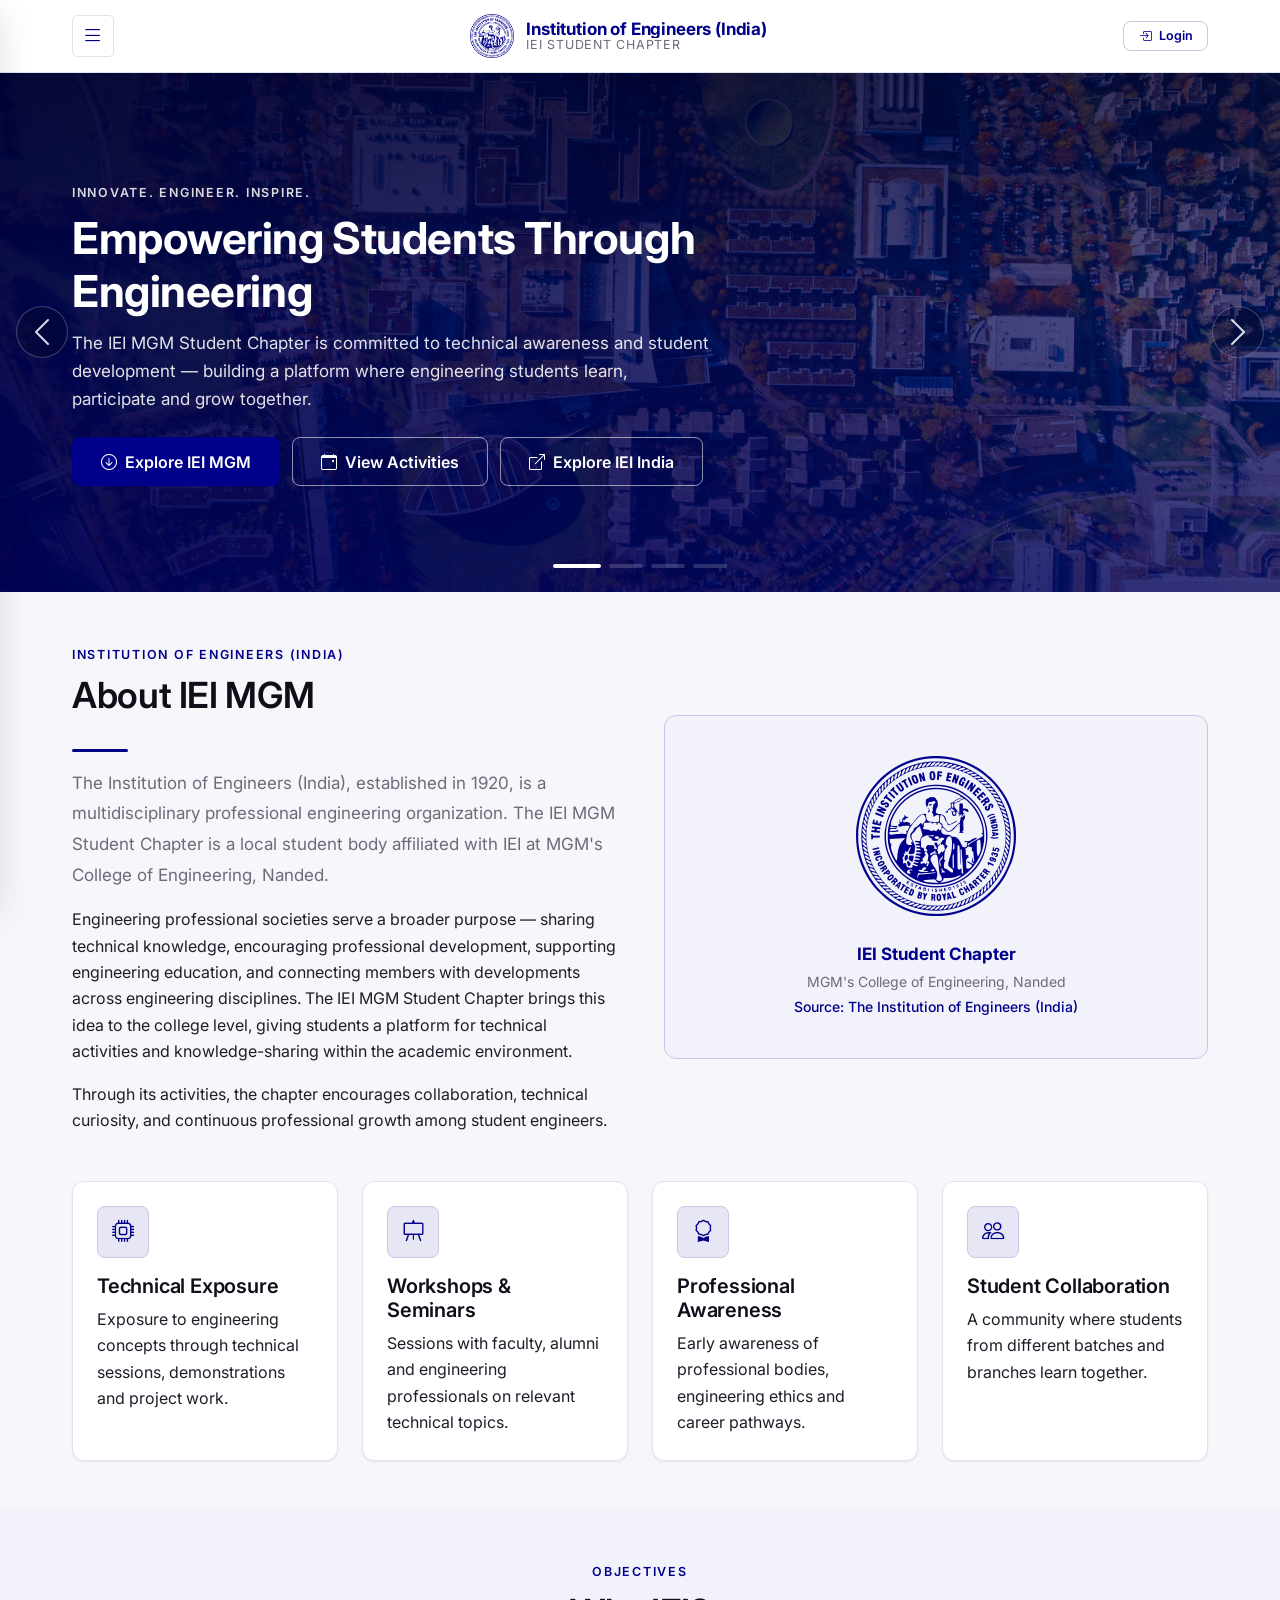
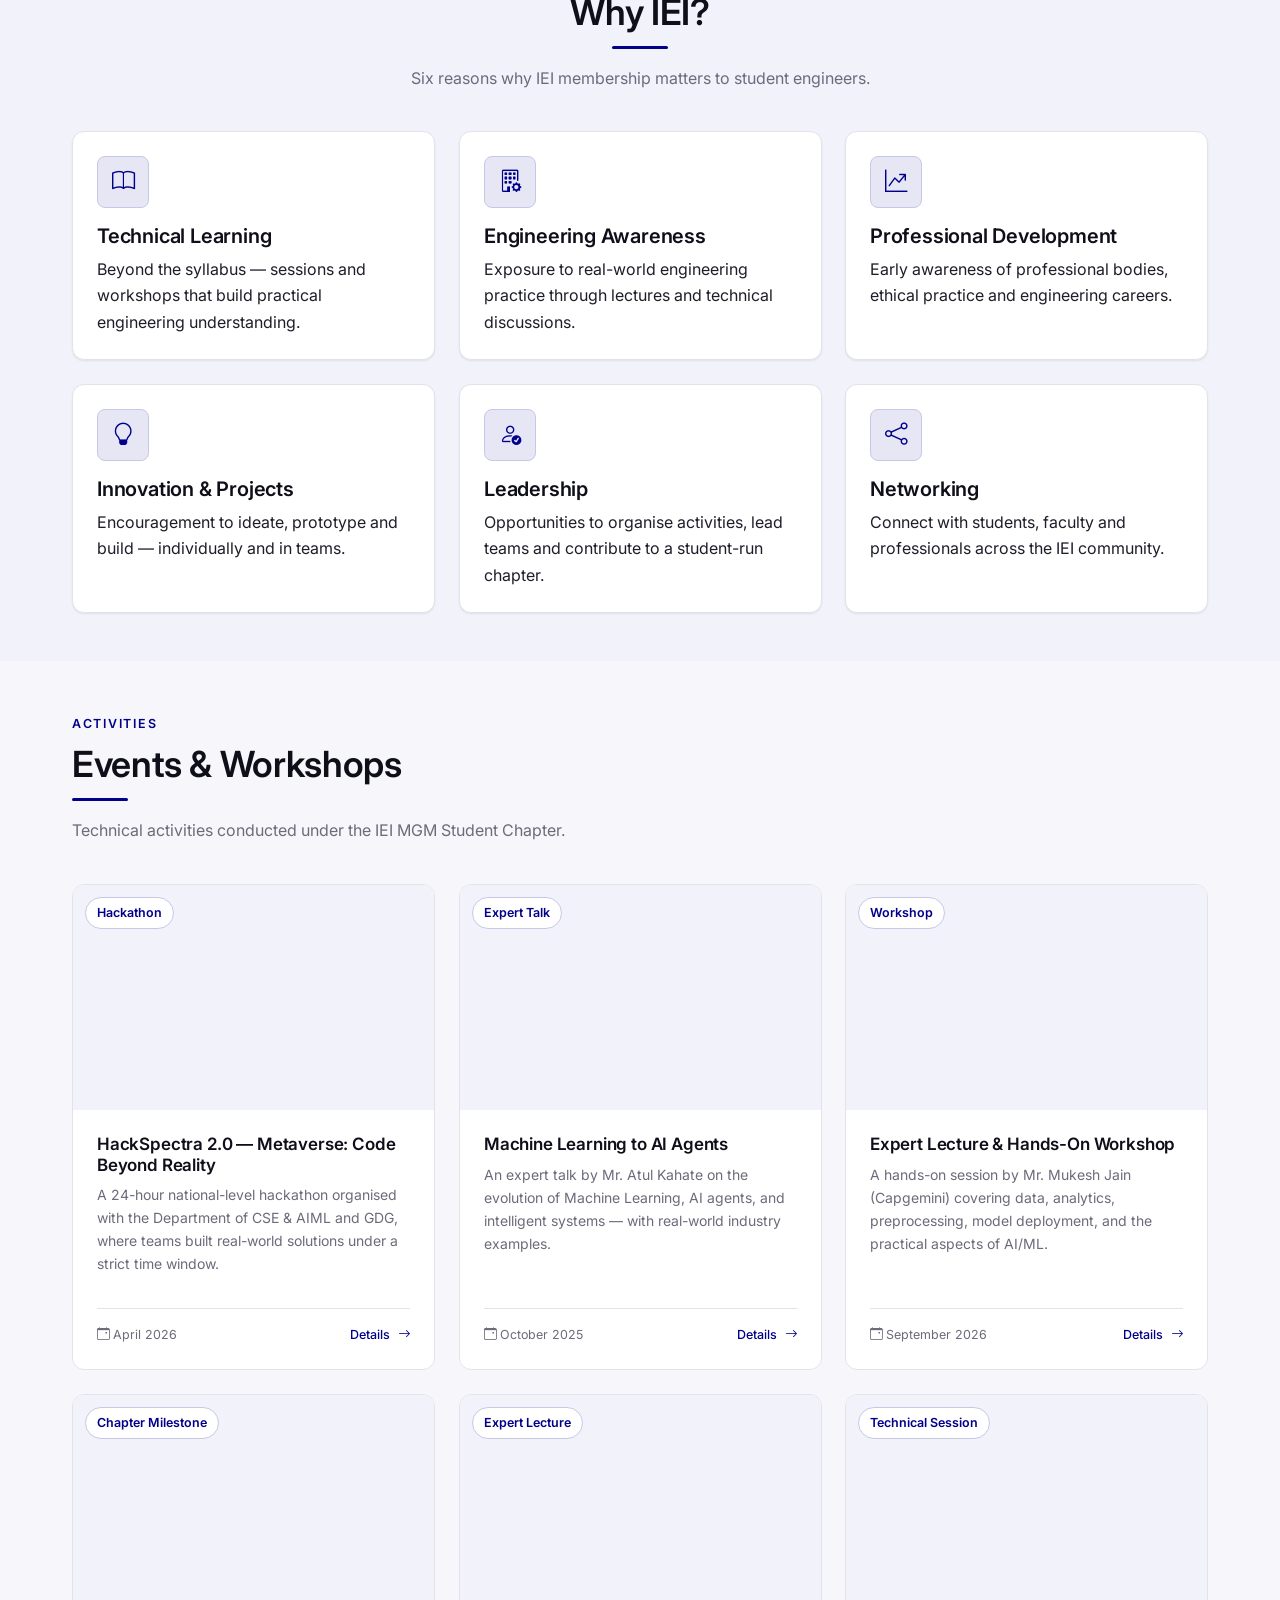
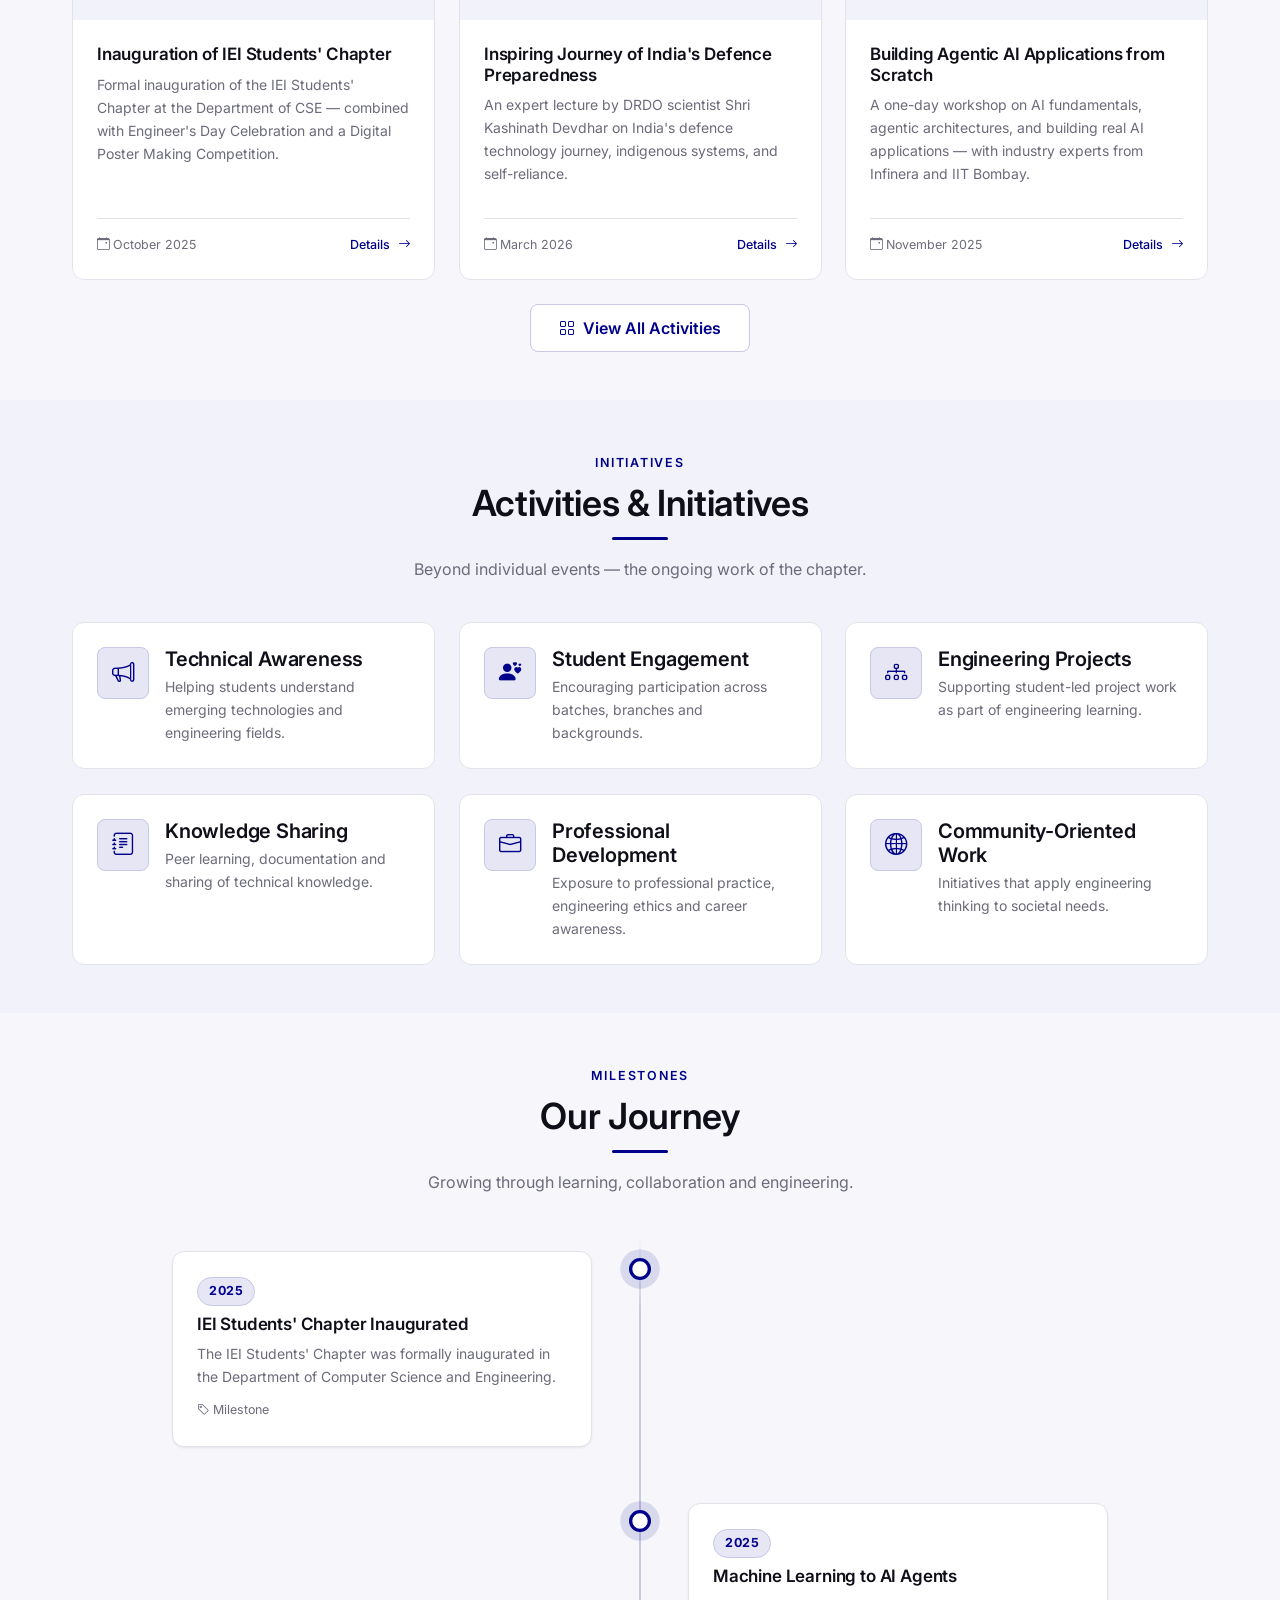
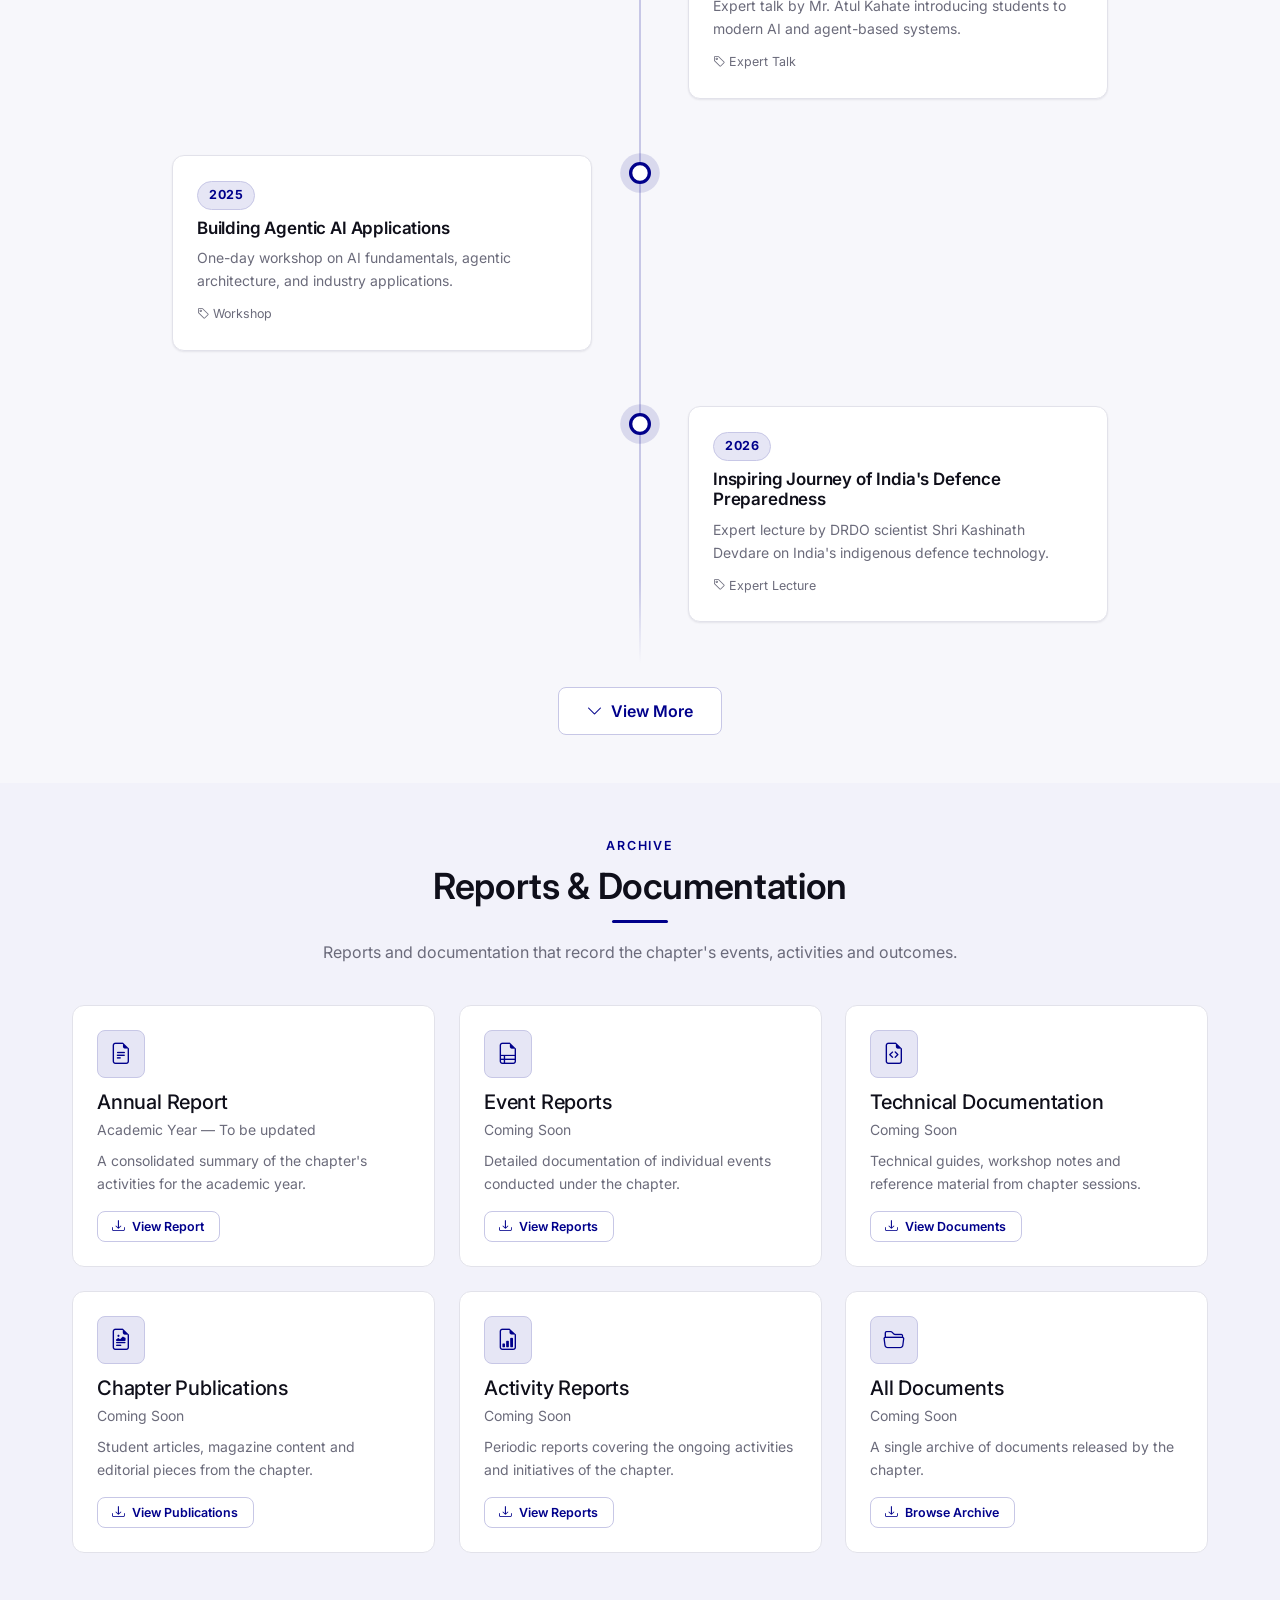
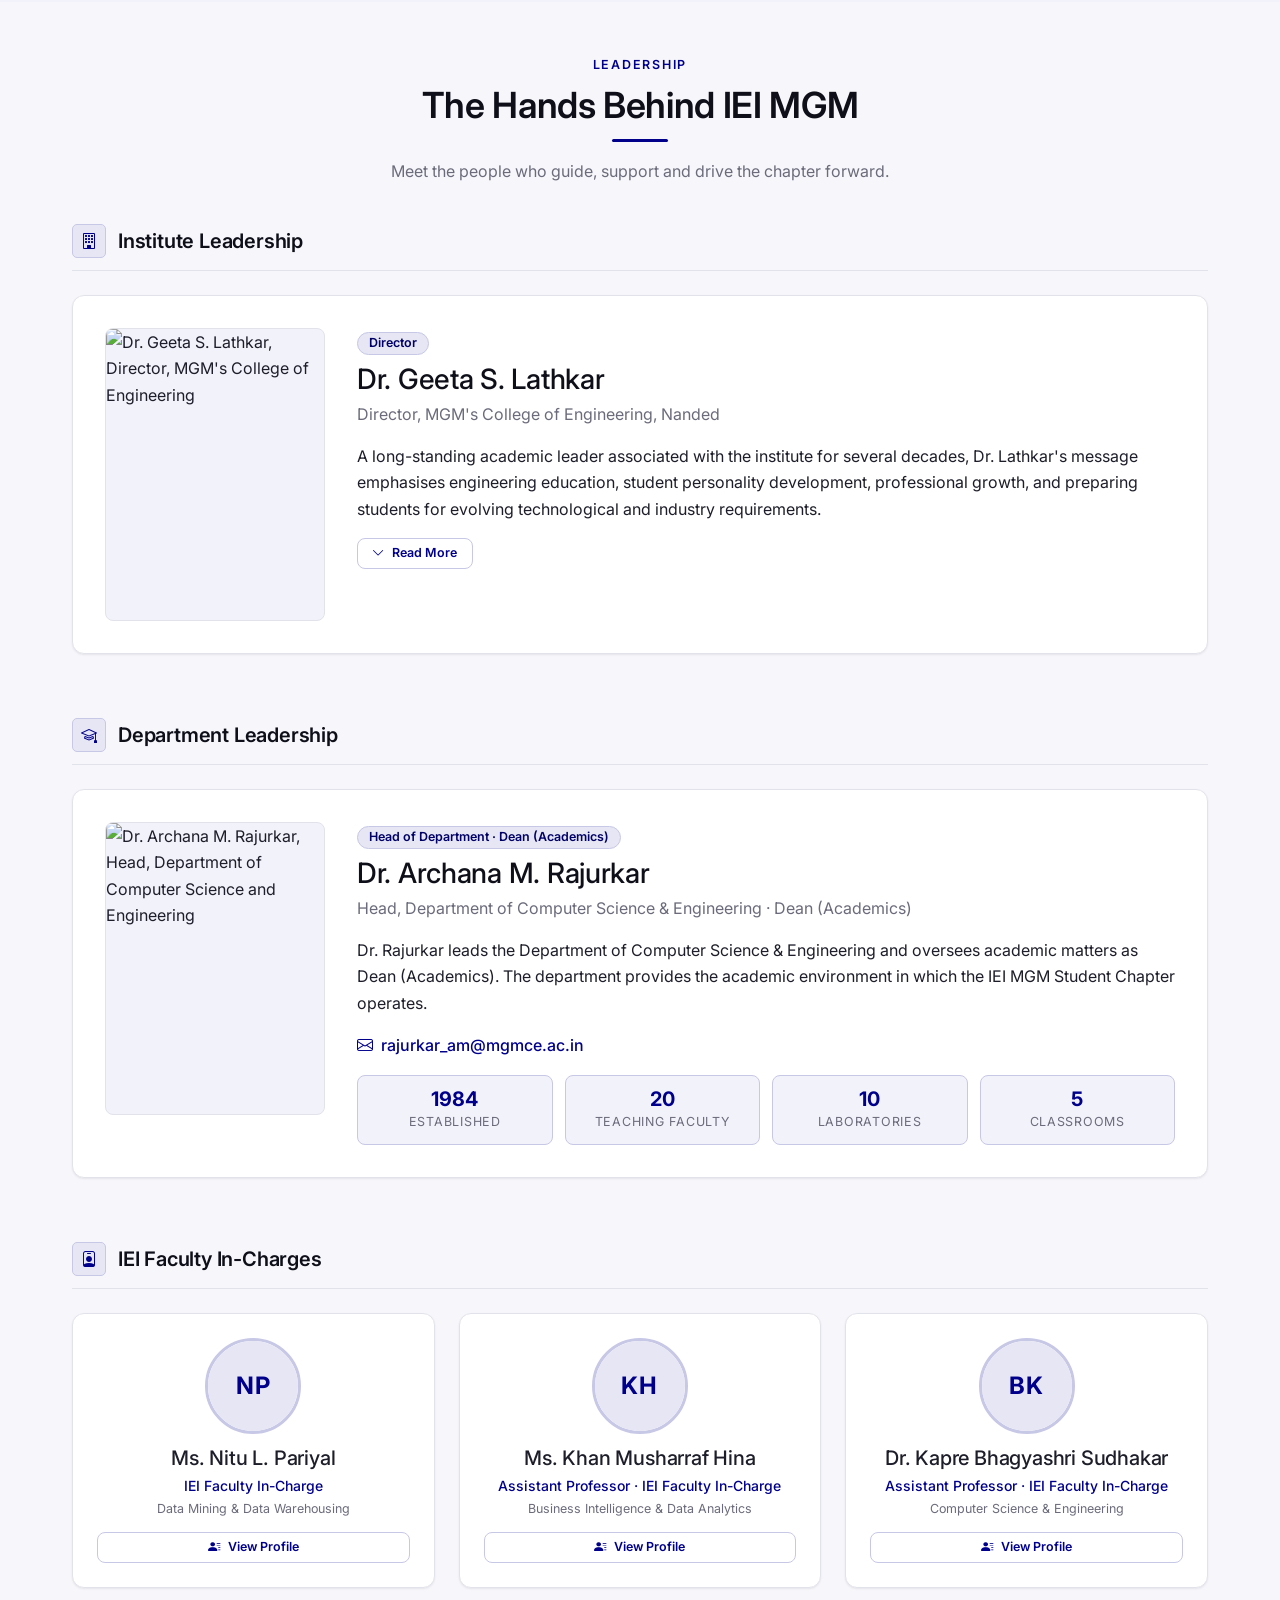
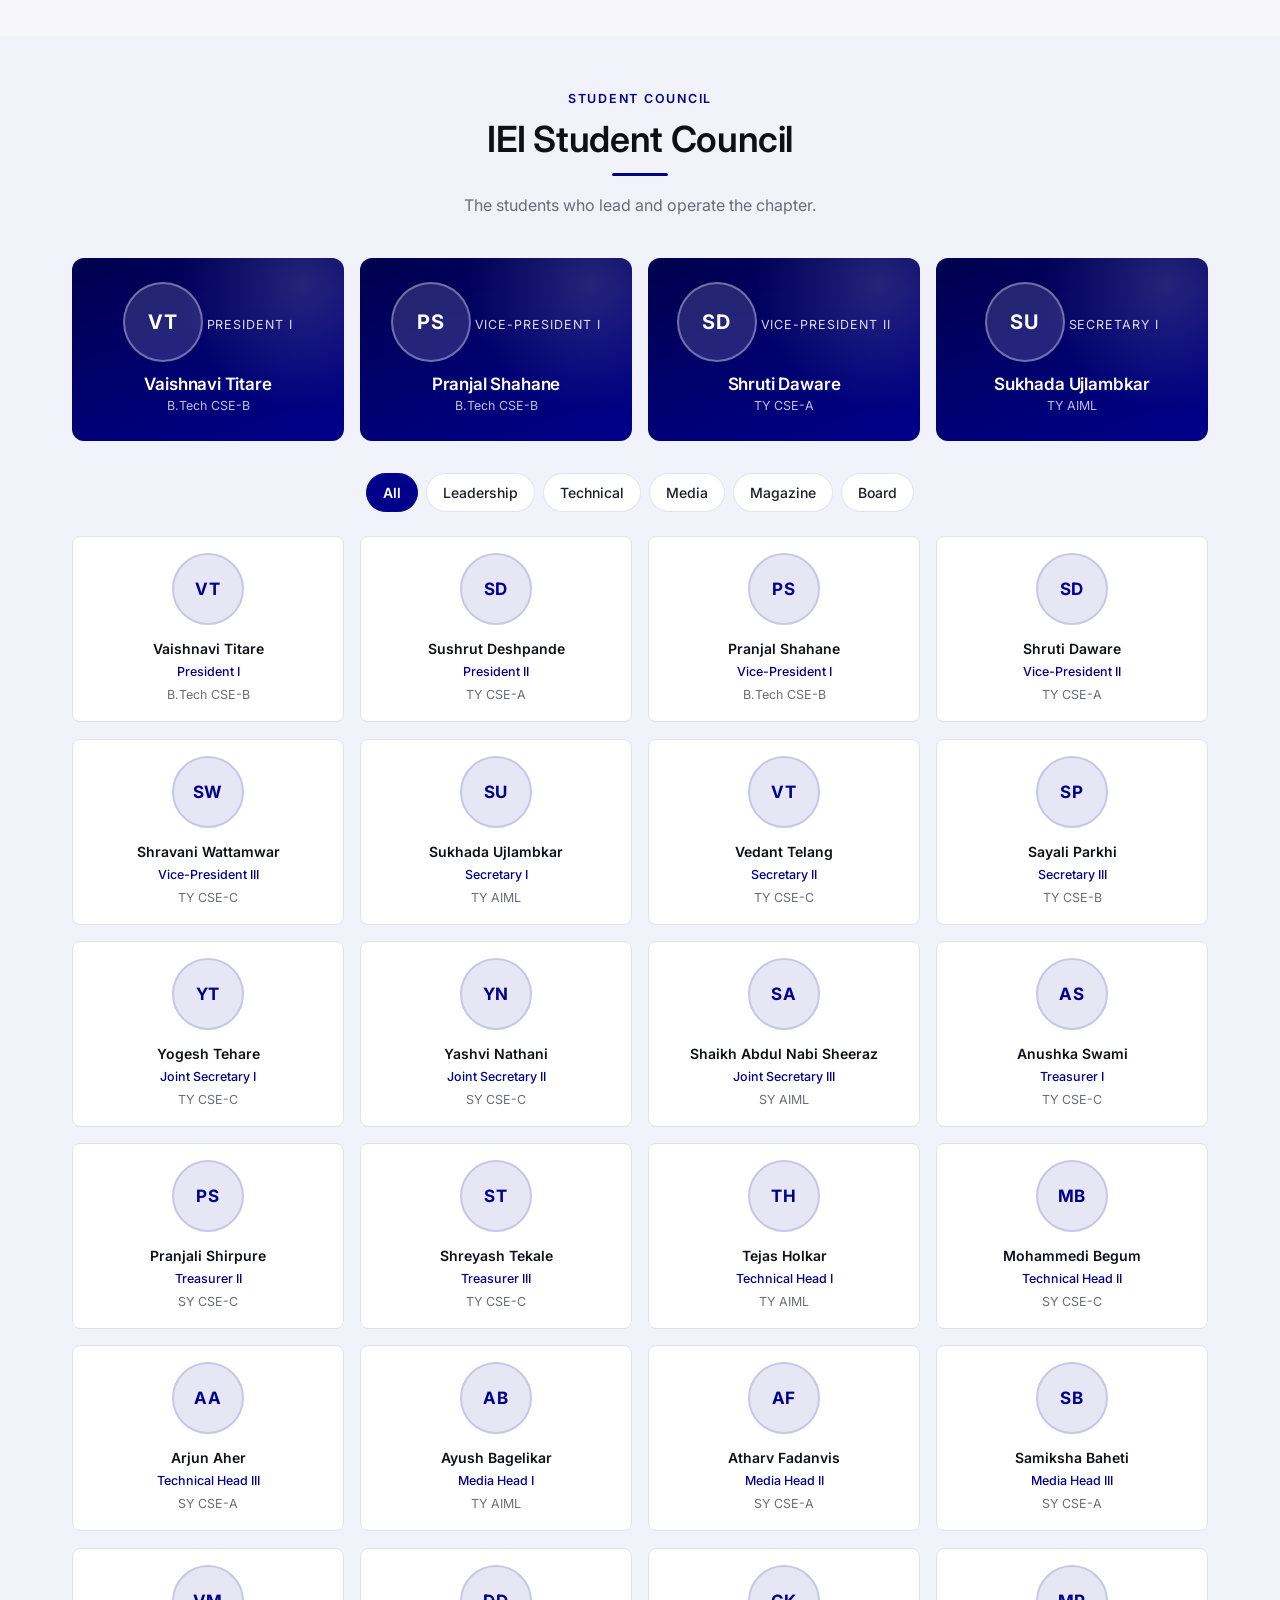
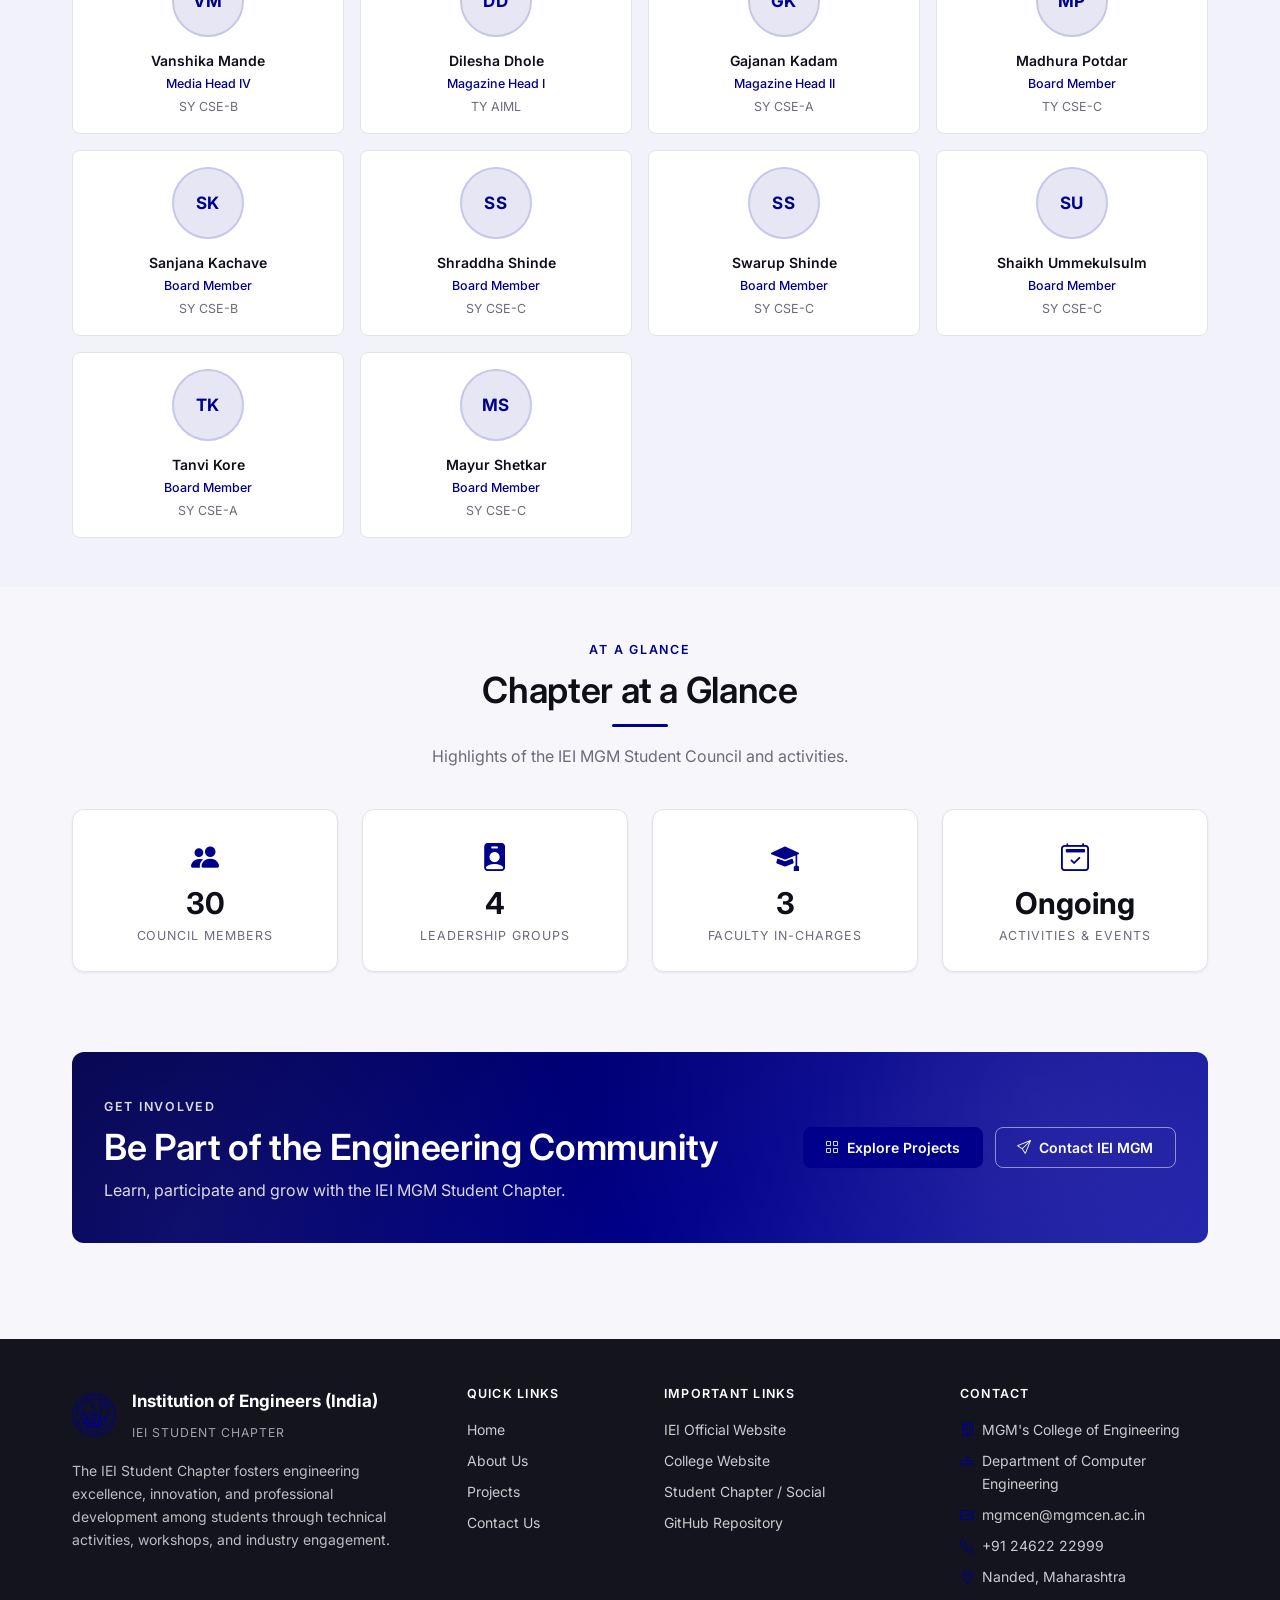
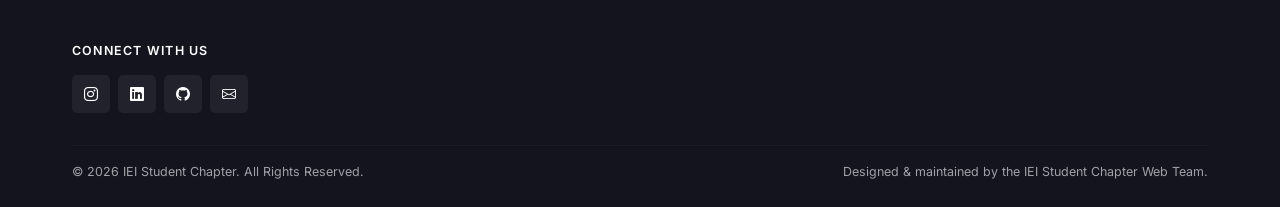
==== commit a889ca05: "updated user/aboutUs" ====
--- a/aboutUs.html
+++ b/aboutUs.html
@@ -3,9 +3,9 @@
 <head>
     <meta charset="UTF-8">
     <meta name="viewport" content="width=device-width, initial-scale=1.0">
-    <meta name="description" content="About the IEI Student Chapter at MGM's College of Engineering, Nanded — activities, leadership, faculty, and student council.">
+    <meta name="description" content="About the IEI MGM Student Chapter — objectives, activities, faculty, student council and documentation at MGM's College of Engineering, Nanded.">
     <meta name="theme-color" content="#00008B">
-    <title>About Us — IEI Student Chapter</title>
+    <title>About Us — IEI MGM Student Chapter</title>
 
     <!-- Favicons -->
     <link rel="icon" type="image/svg+xml" href="assets/images/favicon/favicon.svg">
@@ -46,10 +46,10 @@
 
                 <!-- Indicators -->
                 <div class="carousel-indicators about-hero-indicators">
-                    <button type="button" data-bs-target="#aboutHeroCarousel" data-bs-slide-to="0" class="active" aria-current="true" aria-label="Slide 1 — Discover IEI"></button>
-                    <button type="button" data-bs-target="#aboutHeroCarousel" data-bs-slide-to="1" aria-label="Slide 2 — Connecting Engineering and Innovation"></button>
-                    <button type="button" data-bs-target="#aboutHeroCarousel" data-bs-slide-to="2" aria-label="Slide 3 — Learn. Build. Lead."></button>
-                    <button type="button" data-bs-target="#aboutHeroCarousel" data-bs-slide-to="3" aria-label="Slide 4 — IEI MGM Student Chapter"></button>
+                    <button type="button" data-bs-target="#aboutHeroCarousel" data-bs-slide-to="0" class="active" aria-current="true" aria-label="Slide 1 — Innovate. Engineer. Inspire."></button>
+                    <button type="button" data-bs-target="#aboutHeroCarousel" data-bs-slide-to="1" aria-label="Slide 2 — Engineering Beyond the Classroom"></button>
+                    <button type="button" data-bs-target="#aboutHeroCarousel" data-bs-slide-to="2" aria-label="Slide 3 — Learn. Collaborate. Lead."></button>
+                    <button type="button" data-bs-target="#aboutHeroCarousel" data-bs-slide-to="3" aria-label="Slide 4 — A Community of Future Engineers"></button>
                 </div>
 
                 <div class="carousel-inner">
@@ -65,9 +65,9 @@
                         <div class="about-hero-overlay" aria-hidden="true"></div>
                         <div class="container-iei about-hero-content">
                             <div class="about-hero-text">
-                                <span class="eyebrow" style="color:rgba(255,255,255,.85);">Discover IEI</span>
-                                <h1>What is the Institution of Engineers (India)?</h1>
-                                <p>The Institution of Engineers (India) is a national professional body for engineers, dedicated to advancing engineering knowledge, professional practice, and technical excellence across the country.</p>
+                                <span class="eyebrow" style="color:rgba(255,255,255,.85);">Innovate. Engineer. Inspire.</span>
+                                <h1>Empowering Students Through Engineering</h1>
+                                <p>The IEI MGM Student Chapter is committed to technical awareness and student development — building a platform where engineering students learn, participate and grow together.</p>
                                 <div class="about-hero-actions">
                                     <a href="#about-intro" class="btn-iei btn-iei-lg">
                                         <i class="bi bi-arrow-down-circle" aria-hidden="true"></i>
@@ -100,9 +100,9 @@
                         <div class="about-hero-overlay" aria-hidden="true"></div>
                         <div class="container-iei about-hero-content">
                             <div class="about-hero-text">
-                                <span class="eyebrow" style="color:rgba(255,255,255,.85);">Connecting Engineering &amp; Innovation</span>
-                                <h1>Engineering Knowledge in Action</h1>
-                                <p>IEI promotes continuous professional development through technical activities, publications, and a nationwide community of engineers and student members.</p>
+                                <span class="eyebrow" style="color:rgba(255,255,255,.85);">Engineering Beyond the Classroom</span>
+                                <h1>Learning Through Participation</h1>
+                                <p>Workshops, seminars, technical discussions and hands-on learning give students exposure that complements their classroom education.</p>
                                 <div class="about-hero-actions">
                                     <a href="#about-objectives" class="btn-iei btn-iei-lg">
                                         <i class="bi bi-lightbulb" aria-hidden="true"></i>
@@ -128,9 +128,9 @@
                         <div class="about-hero-overlay" aria-hidden="true"></div>
                         <div class="container-iei about-hero-content">
                             <div class="about-hero-text">
-                                <span class="eyebrow" style="color:rgba(255,255,255,.85);">Learn. Build. Lead.</span>
-                                <h1>A Platform for Student Engineers</h1>
-                                <p>Student chapters give members hands-on exposure to technical events, workshops, seminars, projects, and a professional engineering community that begins in college.</p>
+                                <span class="eyebrow" style="color:rgba(255,255,255,.85);">Learn. Collaborate. Lead.</span>
+                                <h1>Skills That Extend Beyond Engineering</h1>
+                                <p>Participation in chapter activities helps students develop teamwork, leadership, problem-solving and professional awareness.</p>
                                 <div class="about-hero-actions">
                                     <a href="#about-events" class="btn-iei btn-iei-lg">
                                         <i class="bi bi-easel" aria-hidden="true"></i>
@@ -156,9 +156,9 @@
                         <div class="about-hero-overlay" aria-hidden="true"></div>
                         <div class="container-iei about-hero-content">
                             <div class="about-hero-text">
-                                <span class="eyebrow" style="color:rgba(255,255,255,.85);">IEI MGM Student Chapter</span>
-                                <h1>Institution of Engineers (India) at MGM</h1>
-                                <p>The IEI Student Chapter at MGM's College of Engineering, Nanded connects students with a national engineering community — through workshops, expert lectures, hackathons, and technical initiatives.</p>
+                                <span class="eyebrow" style="color:rgba(255,255,255,.85);">A Community of Future Engineers</span>
+                                <h1>The IEI MGM Student Chapter</h1>
+                                <p>The chapter brings together faculty guidance, student representatives and members at MGM's College of Engineering, Nanded — a community of students learning and growing together in engineering.</p>
                                 <div class="about-hero-actions">
                                     <a href="#about-leadership" class="btn-iei btn-iei-lg">
                                         <i class="bi bi-person-badge" aria-hidden="true"></i>
@@ -197,26 +197,30 @@
                         <div class="divider-iei" style="width:56px;height:3px;background:var(--primary-color);border-radius:2px;margin-bottom:var(--space-4);"></div>
 
                         <p class="lead-iei">
-                            The IEI Student Chapter at MGM's College of Engineering, Nanded
-                            is a student-led body affiliated with the Institution of Engineers (India).
+                            The Institution of Engineers (India), established in 1920,
+                            is a multidisciplinary professional engineering organization.
+                            The IEI MGM Student Chapter is a local student body affiliated
+                            with IEI at MGM's College of Engineering, Nanded.
                         </p>
                         <p>
-                            The chapter exists to bridge classroom learning with professional
-                            engineering practice. It gives students a structured platform to
-                            engage with technical activities, workshops, expert sessions, and
-                            project-based learning — while being part of a national engineering
-                            community.
+                            Engineering professional societies serve a broader purpose —
+                            sharing technical knowledge, encouraging professional
+                            development, supporting engineering education, and connecting
+                            members with developments across engineering disciplines.
+                            The IEI MGM Student Chapter brings this idea to the college
+                            level, giving students a platform for technical activities
+                            and knowledge-sharing within the academic environment.
                         </p>
                         <p class="mb-0">
                             Through its activities, the chapter encourages collaboration,
-                            leadership, technical curiosity, and continuous professional
-                            development among student engineers.
+                            technical curiosity, and continuous professional growth among
+                            student engineers.
                         </p>
                     </div>
 
                     <div class="col-12 col-lg-6 reveal reveal-delay-1">
                         <div class="about-intro-visual">
-                            <img src="https://www.ieindia.org/assets/images/menu-logo.png"
+                            <img src="./assets/images/logos/iei-logo.png"
                                  alt="Institution of Engineers (India) logo"
                                  class="about-intro-logo"
                                  loading="lazy"
@@ -241,28 +245,28 @@
                         <div class="card-iei reveal">
                             <div class="card-icon"><i class="bi bi-cpu" aria-hidden="true"></i></div>
                             <h3 class="card-title-iei h5">Technical Exposure</h3>
-                            <p class="mb-0">Hands-on learning through technical sessions, demos, and project work.</p>
+                            <p class="mb-0">Exposure to engineering concepts through technical sessions, demonstrations and project work.</p>
                         </div>
                     </div>
                     <div class="col-12 col-sm-6 col-lg-3">
                         <div class="card-iei reveal reveal-delay-1">
                             <div class="card-icon"><i class="bi bi-easel" aria-hidden="true"></i></div>
                             <h3 class="card-title-iei h5">Workshops &amp; Seminars</h3>
-                            <p class="mb-0">Regular sessions with faculty, industry professionals, and alumni.</p>
+                            <p class="mb-0">Sessions with faculty, alumni and engineering professionals on relevant technical topics.</p>
                         </div>
                     </div>
                     <div class="col-12 col-sm-6 col-lg-3">
                         <div class="card-iei reveal reveal-delay-2">
                             <div class="card-icon"><i class="bi bi-award" aria-hidden="true"></i></div>
-                            <h3 class="card-title-iei h5">Professional Development</h3>
-                            <p class="mb-0">Opportunities aligned with the professional goals of engineering students.</p>
+                            <h3 class="card-title-iei h5">Professional Awareness</h3>
+                            <p class="mb-0">Early awareness of professional bodies, engineering ethics and career pathways.</p>
                         </div>
                     </div>
                     <div class="col-12 col-sm-6 col-lg-3">
                         <div class="card-iei reveal reveal-delay-3">
                             <div class="card-icon"><i class="bi bi-people" aria-hidden="true"></i></div>
                             <h3 class="card-title-iei h5">Student Collaboration</h3>
-                            <p class="mb-0">A community where students from different batches and branches work together.</p>
+                            <p class="mb-0">A community where students from different batches and branches learn together.</p>
                         </div>
                     </div>
                 </div>
@@ -292,36 +296,36 @@
                     <div class="col-12 col-md-6 col-lg-4">
                         <div class="card-iei reveal reveal-delay-1">
                             <div class="card-icon"><i class="bi bi-building-gear" aria-hidden="true"></i></div>
-                            <h3 class="card-title-iei h5">Industry Exposure</h3>
-                            <p class="mb-0">Expert lectures and interactions that connect students to real-world engineering practice.</p>
+                            <h3 class="card-title-iei h5">Engineering Awareness</h3>
+                            <p class="mb-0">Exposure to real-world engineering practice through lectures and technical discussions.</p>
                         </div>
                     </div>
                     <div class="col-12 col-md-6 col-lg-4">
                         <div class="card-iei reveal reveal-delay-2">
                             <div class="card-icon"><i class="bi bi-graph-up-arrow" aria-hidden="true"></i></div>
                             <h3 class="card-title-iei h5">Professional Development</h3>
-                            <p class="mb-0">Early exposure to professional bodies, ethical practice, and engineering careers.</p>
+                            <p class="mb-0">Early awareness of professional bodies, ethical practice and engineering careers.</p>
                         </div>
                     </div>
                     <div class="col-12 col-md-6 col-lg-4">
                         <div class="card-iei reveal">
                             <div class="card-icon"><i class="bi bi-lightbulb" aria-hidden="true"></i></div>
                             <h3 class="card-title-iei h5">Innovation &amp; Projects</h3>
-                            <p class="mb-0">Encouragement to ideate, prototype, and build — individually and in teams.</p>
+                            <p class="mb-0">Encouragement to ideate, prototype and build — individually and in teams.</p>
                         </div>
                     </div>
                     <div class="col-12 col-md-6 col-lg-4">
                         <div class="card-iei reveal reveal-delay-1">
                             <div class="card-icon"><i class="bi bi-person-check" aria-hidden="true"></i></div>
                             <h3 class="card-title-iei h5">Leadership</h3>
-                            <p class="mb-0">Opportunities to organise events, lead teams, and contribute to a student-run chapter.</p>
+                            <p class="mb-0">Opportunities to organise activities, lead teams and contribute to a student-run chapter.</p>
                         </div>
                     </div>
                     <div class="col-12 col-md-6 col-lg-4">
                         <div class="card-iei reveal reveal-delay-2">
                             <div class="card-icon"><i class="bi bi-share" aria-hidden="true"></i></div>
                             <h3 class="card-title-iei h5">Networking</h3>
-                            <p class="mb-0">Connect with students, faculty, and professionals across the IEI community.</p>
+                            <p class="mb-0">Connect with students, faculty and professionals across the IEI community.</p>
                         </div>
                     </div>
                 </div>
@@ -375,7 +379,7 @@
                             <div class="initiative-icon"><i class="bi bi-megaphone" aria-hidden="true"></i></div>
                             <div>
                                 <h3 class="h5 mb-1">Technical Awareness</h3>
-                                <p class="mb-0">Helping students understand emerging technologies and career pathways.</p>
+                                <p class="mb-0">Helping students understand emerging technologies and engineering fields.</p>
                             </div>
                         </div>
                     </div>
@@ -384,7 +388,7 @@
                             <div class="initiative-icon"><i class="bi bi-person-hearts" aria-hidden="true"></i></div>
                             <div>
                                 <h3 class="h5 mb-1">Student Engagement</h3>
-                                <p class="mb-0">Encouraging participation across batches, branches, and backgrounds.</p>
+                                <p class="mb-0">Encouraging participation across batches, branches and backgrounds.</p>
                             </div>
                         </div>
                     </div>
@@ -393,7 +397,7 @@
                             <div class="initiative-icon"><i class="bi bi-diagram-3" aria-hidden="true"></i></div>
                             <div>
                                 <h3 class="h5 mb-1">Engineering Projects</h3>
-                                <p class="mb-0">Supporting student-led project work and technical innovation.</p>
+                                <p class="mb-0">Supporting student-led project work as part of engineering learning.</p>
                             </div>
                         </div>
                     </div>
@@ -402,7 +406,7 @@
                             <div class="initiative-icon"><i class="bi bi-journal-text" aria-hidden="true"></i></div>
                             <div>
                                 <h3 class="h5 mb-1">Knowledge Sharing</h3>
-                                <p class="mb-0">Peer learning, documentation, and sharing of technical knowledge.</p>
+                                <p class="mb-0">Peer learning, documentation and sharing of technical knowledge.</p>
                             </div>
                         </div>
                     </div>
@@ -411,7 +415,7 @@
                             <div class="initiative-icon"><i class="bi bi-briefcase" aria-hidden="true"></i></div>
                             <div>
                                 <h3 class="h5 mb-1">Professional Development</h3>
-                                <p class="mb-0">Exposure to professional practice, ethics, and engineering careers.</p>
+                                <p class="mb-0">Exposure to professional practice, engineering ethics and career awareness.</p>
                             </div>
                         </div>
                     </div>
@@ -464,7 +468,7 @@
                     <span class="eyebrow">Archive</span>
                     <h2>Reports &amp; Documentation</h2>
                     <div class="divider"></div>
-                    <p>Chapter reports, event documentation, and publications.</p>
+                    <p>Reports and documentation that record the chapter's events, activities and outcomes.</p>
                 </div>
 
                 <div class="row g-4">
@@ -499,7 +503,7 @@
                             <div class="report-icon"><i class="bi bi-file-earmark-code" aria-hidden="true"></i></div>
                             <h3 class="h5 mb-1">Technical Documentation</h3>
                             <p class="text-muted-iei small mb-2">Coming Soon</p>
-                            <p class="mb-3">Technical guides, workshop notes, and reference material.</p>
+                            <p class="mb-3">Technical guides, workshop notes and reference material from chapter sessions.</p>
                             <a href="#" class="btn-iei-outline btn-iei-sm" data-future-route="tech-docs">
                                 <i class="bi bi-download" aria-hidden="true"></i>
                                 View Documents
@@ -512,7 +516,7 @@
                             <div class="report-icon"><i class="bi bi-file-earmark-richtext" aria-hidden="true"></i></div>
                             <h3 class="h5 mb-1">Chapter Publications</h3>
                             <p class="text-muted-iei small mb-2">Coming Soon</p>
-                            <p class="mb-3">Student articles, magazine content, and editorial pieces.</p>
+                            <p class="mb-3">Student articles, magazine content and editorial pieces from the chapter.</p>
                             <a href="#" class="btn-iei-outline btn-iei-sm" data-future-route="publications">
                                 <i class="bi bi-download" aria-hidden="true"></i>
                                 View Publications
@@ -525,7 +529,7 @@
                             <div class="report-icon"><i class="bi bi-file-earmark-bar-graph" aria-hidden="true"></i></div>
                             <h3 class="h5 mb-1">Activity Reports</h3>
                             <p class="text-muted-iei small mb-2">Coming Soon</p>
-                            <p class="mb-3">Periodic reports covering the ongoing activities and initiatives.</p>
+                            <p class="mb-3">Periodic reports covering the ongoing activities and initiatives of the chapter.</p>
                             <a href="#" class="btn-iei-outline btn-iei-sm" data-future-route="activity-reports">
                                 <i class="bi bi-download" aria-hidden="true"></i>
                                 View Reports
@@ -538,7 +542,7 @@
                             <div class="report-icon"><i class="bi bi-folder2-open" aria-hidden="true"></i></div>
                             <h3 class="h5 mb-1">All Documents</h3>
                             <p class="text-muted-iei small mb-2">Coming Soon</p>
-                            <p class="mb-3">A single archive of every document released by the chapter.</p>
+                            <p class="mb-3">A single archive of documents released by the chapter.</p>
                             <a href="#" class="btn-iei-outline btn-iei-sm" data-future-route="all-docs">
                                 <i class="bi bi-download" aria-hidden="true"></i>
                                 Browse Archive
@@ -631,8 +635,8 @@
                             <p>
                                 Dr. Rajurkar leads the Department of Computer Science &amp; Engineering
                                 and oversees academic matters as Dean (Academics). The department
-                                provides the academic foundation upon which the IEI Student Chapter
-                                operates.
+                                provides the academic environment in which the IEI MGM Student
+                                Chapter operates.
                             </p>
                             <a href="mailto:rajurkar_am@mgmce.ac.in" class="link-iei">
                                 <i class="bi bi-envelope" aria-hidden="true"></i>
@@ -803,7 +807,7 @@
                     <span class="eyebrow">Student Council</span>
                     <h2>IEI Student Council</h2>
                     <div class="divider"></div>
-                    <p>The students leading and operating the chapter.</p>
+                    <p>The students who lead and operate the chapter.</p>
                 </div>
 
                 <!-- Featured leadership strip -->
@@ -835,7 +839,7 @@
         <section class="section about-stats">
             <div class="container-iei">
                 <div class="section-heading text-center reveal">
-                    <span class="eyebrow">Impact</span>
+                    <span class="eyebrow">At a Glance</span>
                     <h2>Chapter at a Glance</h2>
                     <div class="divider"></div>
                     <p>Highlights of the IEI MGM Student Council and activities.</p>
@@ -881,9 +885,9 @@
             <div class="container-iei">
                 <div class="cta-band reveal">
                     <div class="cta-band-content">
-                        <span class="eyebrow" style="color:rgba(255,255,255,.85);">Join Us</span>
+                        <span class="eyebrow" style="color:rgba(255,255,255,.85);">Get Involved</span>
                         <h2>Be Part of the Engineering Community</h2>
-                        <p>Learn, collaborate, build and grow with IEI MGM.</p>
+                        <p>Learn, participate and grow with the IEI MGM Student Chapter.</p>
                     </div>
                     <div class="cta-band-actions">
                         <a href="projects.html" class="btn-iei">
--- a/assets/css/style.css
+++ b/assets/css/style.css
@@ -49,6 +49,7 @@
     --shadow-sm:          0 1px 2px var(--shadow-color);
     --shadow-md:          0 4px 14px var(--shadow-color);
     --shadow-lg:          0 12px 32px var(--shadow-color-md);
+    --focus-ring:         0 0 0 3px rgba(0, 0, 139, 0.18);
 
     /* Status */
     --success-color:      #1f7a4d;
@@ -128,6 +129,45 @@
 /* ------------------------------------------------------------
    2. RESET & BASE
    ------------------------------------------------------------ */
+.icon-bubble,
+.card-icon,
+.initiative-icon,
+.report-icon,
+.home-about-feature i,
+.home-category i:first-child,
+.home-mgm-badge i {
+    display: inline-flex;
+    align-items: center;
+    justify-content: center;
+    background: var(--primary-soft);
+    color: var(--primary-color);
+    border: 1px solid var(--primary-border);
+}
+
+.icon-bubble {
+    width: 48px;
+    height: 48px;
+    border-radius: var(--radius-md);
+    font-size: 1.35rem;
+    flex-shrink: 0;
+}
+
+.category-chip,
+.project-card-category,
+.about-event-cat,
+.home-project-cat {
+    position: absolute;
+    top: var(--space-3);
+    left: var(--space-3);
+    background: var(--white);
+    color: var(--primary-color);
+    font-size: var(--fs-xs);
+    font-weight: var(--fw-semibold);
+    padding: 0.3rem 0.7rem;
+    border-radius: var(--radius-pill);
+    border: 1px solid var(--primary-border);
+}
+
 *,
 *::before,
 *::after { box-sizing: border-box; }
@@ -136,6 +176,7 @@
 
 body {
     margin: 0;
+    padding-top: var(--header-height);
     font-family: var(--font-family-base);
     font-size: var(--fs-base);
     line-height: var(--lh-base);
@@ -164,6 +205,7 @@
     outline: 2px solid var(--primary-color);
     outline-offset: 2px;
     border-radius: var(--radius-xs);
+    box-shadow: var(--focus-ring);
 }
 
 /* ------------------------------------------------------------
@@ -262,8 +304,9 @@
    5. HEADER
    ------------------------------------------------------------ */
 .site-header {
-    position: sticky;
-    top: 0;
+    position: fixed;
+    inset: 0 0 auto;
+    width: 100%;
     z-index: var(--z-header);
     background-color: var(--surface-color);
     border-bottom: 1px solid var(--border-color);
@@ -658,14 +701,8 @@
     width: 52px;
     height: 52px;
     border-radius: var(--radius-md);
-    background: var(--primary-soft);
-    color: var(--primary-color);
-    display: inline-flex;
-    align-items: center;
-    justify-content: center;
     font-size: 1.4rem;
     margin-bottom: var(--space-4);
-    border: 1px solid var(--primary-border);
 }
 
 /* ------------------------------------------------------------
@@ -700,19 +737,6 @@
     transition: transform var(--transition-slow) var(--ease-out);
 }
 .project-card:hover .project-card-media img { transform: scale(1.04); }
-
-.project-card-category {
-    position: absolute;
-    top: var(--space-3);
-    left: var(--space-3);
-    background: var(--white);
-    color: var(--primary-color);
-    font-size: var(--fs-xs);
-    font-weight: var(--fw-semibold);
-    padding: 0.3rem 0.7rem;
-    border-radius: var(--radius-pill);
-    border: 1px solid var(--primary-border);
-}
 
 .project-card-body {
     padding: var(--space-5);
@@ -990,21 +1014,10 @@
    20. RESPONSIVE TUNING
    ------------------------------------------------------------ */
 @media (max-width: 991.98px) {
+    :root { --header-height: 64px; }
     .navbar-iei .nav-link.active::after { display: none; }
     .site-header .navbar { min-height: 64px; }
     .page-hero { padding-block: var(--space-8); }
-}
-
-@media (max-width: 575.98px) {
-    :root {
-        --space-8: 2.25rem;
-        --space-9: 3rem;
-        --space-10: 3.5rem;
-    }
-    .card-iei { padding: var(--space-4); }
-    .project-card-body { padding: var(--space-4); }
-    .back-to-top { right: var(--space-4); bottom: var(--space-4); }
-    .brand-logo { height: 38px; }
 }
 
 /* ------------------------------------------------------------
@@ -1022,6 +1035,8 @@
     .reveal { opacity: 1 !important; transform: none !important; }
     .skeleton-iei::after { animation: none; }
     .loader-iei { animation-duration: 0.7s !important; } /* keep spinner visible */
+    .home-hero-orbit,
+    .home-hero-chip { animation: none !important; }
 }
 
 /* ------------------------------------------------------------
@@ -1045,11 +1060,6 @@
     overflow: hidden;
     text-overflow: ellipsis;
     white-space: nowrap;
-}
-
-@media (max-width: 575.98px) {
-    .brand-title    { font-size: var(--fs-sm); }
-    .brand-subtitle { font-size: 0.68rem; }
 }
 
 /* ------------------------------------------------------------
@@ -1646,13 +1656,6 @@
     word-break: break-word;
 }
 
-@media (max-width: 575.98px) {
-    .project-summary-list .summary-row {
-        grid-template-columns: 1fr;
-        gap: var(--space-1);
-    }
-}
-
 /* ------------------------------------------------------------
    31. PROJECT DESCRIPTION + DEVELOPER CARD
    ------------------------------------------------------------ */
@@ -1947,13 +1950,7 @@
     width: 52px;
     height: 52px;
     border-radius: var(--radius-md);
-    background: var(--primary-soft);
-    color: var(--primary-color);
-    display: inline-flex;
-    align-items: center;
-    justify-content: center;
     font-size: 1.4rem;
-    border: 1px solid var(--primary-border);
     flex-shrink: 0;
 }
 .initiative-item h3 { font-weight: var(--fw-semibold); color: var(--heading-color); }
@@ -2087,13 +2084,7 @@
     width: 48px;
     height: 48px;
     border-radius: var(--radius-md);
-    background: var(--primary-soft);
-    color: var(--primary-color);
-    display: inline-flex;
-    align-items: center;
-    justify-content: center;
     font-size: 1.35rem;
-    border: 1px solid var(--primary-border);
     margin-bottom: var(--space-3);
 }
 .report-card h3 { color: var(--heading-color); }
@@ -2486,18 +2477,6 @@
     transition: transform var(--transition-slow) var(--ease-out);
 }
 .about-event-card:hover .about-event-media img { transform: scale(1.04); }
-.about-event-cat {
-    position: absolute;
-    top: var(--space-3);
-    left: var(--space-3);
-    background: var(--white);
-    color: var(--primary-color);
-    font-size: var(--fs-xs);
-    font-weight: var(--fw-semibold);
-    padding: 0.3rem 0.7rem;
-    border-radius: var(--radius-pill);
-    border: 1px solid var(--primary-border);
-}
 .about-event-body {
     padding: var(--space-5);
     display: flex;
@@ -2520,11 +2499,1039 @@
 /* ------------------------------------------------------------
    42. ABOUT — RESPONSIVE TUNING
    ------------------------------------------------------------ */
+/* ------------------------------------------------------------
+   43. HOME — HERO
+   ------------------------------------------------------------ */
+.home-hero {
+    position: relative;
+    overflow: hidden;
+    background: linear-gradient(180deg, var(--white) 0%, var(--primary-tint) 100%);
+    padding-block: var(--space-9) var(--space-8);
+}
+.home-hero-bg {
+    position: absolute;
+    inset: 0;
+    pointer-events: none;
+    overflow: hidden;
+}
+.home-hero-grid {
+    position: absolute;
+    inset: 0;
+    background-image:
+        linear-gradient(rgba(0, 0, 139, 0.05) 1px, transparent 1px),
+        linear-gradient(90deg, rgba(0, 0, 139, 0.05) 1px, transparent 1px);
+    background-size: 56px 56px;
+    mask-image: radial-gradient(ellipse at 60% 40%, #000 40%, transparent 80%);
+    -webkit-mask-image: radial-gradient(ellipse at 60% 40%, #000 40%, transparent 80%);
+}
+.home-hero-glow {
+    position: absolute;
+    border-radius: 50%;
+    filter: blur(80px);
+    opacity: 0.55;
+}
+.home-hero-glow-1 {
+    width: 520px; height: 520px;
+    background: radial-gradient(circle, rgba(0,0,139,0.28), transparent 65%);
+    top: -180px; right: -140px;
+}
+.home-hero-glow-2 {
+    width: 420px; height: 420px;
+    background: radial-gradient(circle, rgba(77,77,201,0.22), transparent 65%);
+    bottom: -180px; left: -120px;
+}
+.home-hero-row { position: relative; z-index: 1; }
+
+.home-hero-eyebrow {
+    display: inline-flex;
+    align-items: center;
+    gap: var(--space-2);
+    background: var(--white);
+    border: 1px solid var(--primary-border);
+    border-radius: var(--radius-pill);
+    padding: 0.4rem 0.9rem;
+    letter-spacing: 0.1em;
+    color: var(--primary-dark);
+    box-shadow: var(--shadow-sm);
+}
+.home-hero-title {
+    font-size: clamp(2rem, 4.6vw, var(--fs-5xl));
+    font-weight: var(--fw-bold);
+    line-height: 1.08;
+    letter-spacing: -0.02em;
+    color: var(--heading-color);
+    margin-bottom: var(--space-4);
+}
+.home-hero-title-accent {
+    color: var(--primary-color);
+    position: relative;
+}
+.home-hero-title-accent::after {
+    content: "";
+    display: block;
+    width: 64px;
+    height: 4px;
+    background: var(--primary-color);
+    border-radius: 2px;
+    margin-top: var(--space-3);
+}
+.home-hero-lead {
+    font-size: var(--fs-md);
+    line-height: var(--lh-relaxed);
+    color: var(--muted-color);
+    max-width: 560px;
+    margin-bottom: var(--space-5);
+}
+.home-hero-actions {
+    display: grid;
+    grid-template-columns: repeat(2, minmax(0, 1fr));
+    gap: var(--space-3);
+    margin-bottom: var(--space-4);
+}
+.home-hero-link-card {
+    min-height: 84px;
+    display: flex;
+    align-items: center;
+    gap: var(--space-3);
+    padding: var(--space-3);
+    color: var(--heading-color);
+    text-decoration: none;
+    background: rgba(255, 255, 255, 0.88);
+    border: 1px solid var(--primary-border);
+    border-radius: var(--radius-lg);
+    box-shadow: var(--shadow-sm);
+    transition: transform var(--transition-fast), box-shadow var(--transition-fast), border-color var(--transition-fast);
+}
+.home-hero-link-card:hover {
+    color: var(--heading-color);
+    border-color: var(--primary-color);
+    box-shadow: var(--shadow-md);
+    transform: translateY(-3px);
+}
+.home-hero-link-card:focus-visible {
+    outline: 3px solid var(--primary-color);
+    outline-offset: 3px;
+}
+.home-hero-link-icon {
+    width: 42px;
+    height: 42px;
+    flex: 0 0 42px;
+    display: grid;
+    place-items: center;
+    color: var(--primary-color);
+    background: var(--primary-soft);
+    border-radius: var(--radius-md);
+    font-size: 1.2rem;
+}
+.home-hero-link-copy {
+    min-width: 0;
+    display: flex;
+    flex: 1;
+    flex-direction: column;
+    gap: 2px;
+}
+.home-hero-link-copy strong {
+    font-size: var(--fs-sm);
+    line-height: 1.3;
+}
+.home-hero-link-copy small {
+    color: var(--muted-color);
+    font-size: var(--fs-xs);
+    line-height: 1.35;
+}
+.home-hero-link-arrow {
+    flex: 0 0 auto;
+    color: var(--primary-color);
+    font-size: var(--fs-sm);
+    transition: transform var(--transition-fast);
+}
+.home-hero-link-card:hover .home-hero-link-arrow { transform: translate(2px, -2px); }
+.home-hero-sub-link {
+    display: inline-flex;
+    align-items: center;
+    gap: var(--space-2);
+    font-size: var(--fs-sm);
+    color: var(--primary-color);
+    font-weight: var(--fw-medium);
+    text-decoration: none;
+}
+.home-hero-sub-link:hover { color: var(--primary-dark); text-decoration: underline; }
+.home-hero-sub-link i { transition: transform var(--transition-fast); }
+.home-hero-sub-link:hover i { transform: translateX(3px); }
+
+/* Hero visual */
+.home-hero-visual {
+    position: relative;
+    aspect-ratio: 1 / 1;
+    max-width: 520px;
+    margin-inline: auto;
+}
+.home-hero-orbit {
+    position: absolute;
+    border: 1px dashed var(--primary-border);
+    border-radius: 50%;
+    inset: 0;
+    opacity: 0.55;
+}
+.home-hero-orbit-1 { inset: 0; animation: iei-orbit 40s linear infinite; }
+.home-hero-orbit-2 { inset: 12%; animation: iei-orbit 30s linear infinite reverse; }
+.home-hero-orbit-3 { inset: 24%; animation: iei-orbit 22s linear infinite; }
+
+@keyframes iei-orbit {
+    from { transform: rotate(0deg); }
+    to   { transform: rotate(360deg); }
+}
+
+.home-hero-logo-card {
+    position: absolute;
+    inset: 22%;
+    background: var(--white);
+    border: 1px solid var(--primary-border);
+    border-radius: var(--radius-xl);
+    box-shadow: 0 20px 60px rgba(0, 0, 139, 0.15);
+    display: flex;
+    flex-direction: column;
+    align-items: center;
+    justify-content: center;
+    padding: var(--space-5);
+    text-align: center;
+}
+.home-hero-logo {
+    max-height: 108px;
+    width: auto;
+    object-fit: contain;
+    margin-bottom: var(--space-3);
+}
+.home-hero-logo-caption {
+    display: flex;
+    flex-direction: column;
+    gap: 2px;
+}
+.home-hero-logo-caption strong {
+    color: var(--primary-color);
+    font-size: var(--fs-sm);
+    font-weight: var(--fw-bold);
+}
+.home-hero-logo-caption span {
+    color: var(--muted-color);
+    font-size: var(--fs-xs);
+}
+
+.home-hero-chip {
+    position: absolute;
+    display: inline-flex;
+    align-items: center;
+    gap: var(--space-2);
+    background: var(--white);
+    border: 1px solid var(--primary-border);
+    border-radius: var(--radius-pill);
+    padding: 0.4rem 0.85rem;
+    font-size: var(--fs-xs);
+    font-weight: var(--fw-semibold);
+    color: var(--primary-dark);
+    box-shadow: var(--shadow-md);
+    animation: iei-float 6s ease-in-out infinite;
+}
+.home-hero-chip i { color: var(--primary-color); }
+.home-hero-chip-1 { top: 6%;  left: -4%;  animation-delay: 0s; }
+.home-hero-chip-2 { top: 32%; right: -6%; animation-delay: 1.2s; }
+.home-hero-chip-3 { bottom: 22%; left: -8%; animation-delay: 2.4s; }
+.home-hero-chip-4 { bottom: 4%; right: 4%; animation-delay: 3.6s; }
+
+@keyframes iei-float {
+    0%, 100% { transform: translateY(0); }
+    50%      { transform: translateY(-6px); }
+}
+
+@media (max-width: 991.98px) {
+    .home-hero-visual { max-width: 420px; }
+    .home-hero-chip-1, .home-hero-chip-4 { display: none; }
+}
+/* ------------------------------------------------------------
+   44. HOME — STATS
+   ------------------------------------------------------------ */
+.home-stats { background: var(--white); border-block: 1px solid var(--border-color); }
+.home-stat {
+    background: var(--primary-tint);
+    border: 1px solid var(--primary-border);
+    border-radius: var(--radius-lg);
+    padding: var(--space-5) var(--space-4);
+    text-align: center;
+    display: flex;
+    flex-direction: column;
+    gap: var(--space-2);
+    height: 100%;
+    transition: transform var(--transition-base), box-shadow var(--transition-base), border-color var(--transition-base);
+}
+.home-stat:hover {
+    transform: translateY(-3px);
+    box-shadow: var(--shadow-md);
+    border-color: var(--primary-color);
+}
+.home-stat-value {
+    font-size: clamp(1.5rem, 3vw, var(--fs-3xl));
+    font-weight: var(--fw-bold);
+    color: var(--primary-color);
+    line-height: 1;
+    display: inline-flex;
+    align-items: baseline;
+    justify-content: center;
+    gap: 2px;
+}
+.home-stat-icon { font-size: 1.75rem; }
+.home-stat-suffix { font-size: 0.75em; }
+.home-stat-label {
+    font-size: var(--fs-xs);
+    text-transform: uppercase;
+    letter-spacing: 0.08em;
+    color: var(--muted-color);
+    font-weight: var(--fw-medium);
+}
+
+/* ------------------------------------------------------------
+   45. HOME — ABOUT
+   ------------------------------------------------------------ */
+.home-about { background: var(--white); }
+.home-heading-divider {
+    height: 3px;
+    width: 56px;
+    background: var(--primary-color);
+    border-radius: 2px;
+    margin: var(--space-3) 0 var(--space-4);
+}
+.home-about-visual {
+    background: linear-gradient(155deg, var(--primary-darker) 0%, var(--primary-color) 100%);
+    border-radius: var(--radius-xl);
+    padding: var(--space-8) var(--space-6);
+    display: flex;
+    flex-direction: column;
+    align-items: center;
+    gap: var(--space-5);
+    box-shadow: var(--shadow-lg);
+    position: relative;
+    overflow: hidden;
+}
+.home-about-visual::after {
+    content: "";
+    position: absolute;
+    inset: 0;
+    background: radial-gradient(circle at 85% 15%, rgba(255,255,255,0.16), transparent 45%);
+    pointer-events: none;
+}
+.home-about-logo {
+    max-height: 140px;
+    width: auto;
+    object-fit: contain;
+    position: relative;
+    z-index: 1;
+    filter: brightness(0) invert(1);
+}
+.home-about-caption {
+    position: relative;
+    z-index: 1;
+    text-align: center;
+    color: var(--white);
+}
+.home-about-caption strong {
+    display: block;
+    font-size: var(--fs-lg);
+    font-weight: var(--fw-bold);
+    letter-spacing: 0.06em;
+}
+.home-about-caption span {
+    font-size: var(--fs-sm);
+    color: rgba(255,255,255,0.78);
+}
+.home-about-features { margin-top: var(--space-4); }
+.home-about-feature {
+    display: flex;
+    align-items: center;
+    gap: var(--space-3);
+    padding: var(--space-3);
+    border: 1px solid var(--border-color);
+    border-radius: var(--radius-md);
+    background: var(--white);
+    height: 100%;
+    transition: border-color var(--transition-fast), box-shadow var(--transition-fast);
+}
+.home-about-feature:hover { border-color: var(--primary-border); box-shadow: var(--shadow-sm); }
+.home-about-feature i {
+    width: 38px; height: 38px;
+    border-radius: var(--radius-sm);
+    font-size: 1.05rem;
+    flex-shrink: 0;
+    border: 0;
+}
+.home-about-feature strong { display: block; font-size: var(--fs-sm); color: var(--heading-color); }
+.home-about-feature span  { display: block; font-size: var(--fs-xs); color: var(--muted-color); }
+
+/* ------------------------------------------------------------
+   46. HOME — WHY IEI MGM
+   ------------------------------------------------------------ */
+.home-why { background: var(--primary-tint); }
+.home-reason {
+    background: var(--white);
+    border: 1px solid var(--border-color);
+    border-radius: var(--radius-lg);
+    padding: var(--space-5);
+    display: flex;
+    gap: var(--space-4);
+    height: 100%;
+    transition: border-color var(--transition-base), box-shadow var(--transition-base), transform var(--transition-base);
+}
+.home-reason:hover {
+    border-color: var(--primary-border);
+    box-shadow: var(--shadow-md);
+    transform: translateY(-3px);
+}
+.home-reason-num {
+    font-size: var(--fs-lg);
+    font-weight: var(--fw-bold);
+    color: var(--primary-color);
+    background: var(--primary-soft);
+    border: 1px solid var(--primary-border);
+    border-radius: var(--radius-sm);
+    width: 44px; height: 44px;
+    display: inline-flex;
+    align-items: center;
+    justify-content: center;
+    flex-shrink: 0;
+    letter-spacing: 0.02em;
+}
+.home-reason-title { font-size: var(--fs-md); font-weight: var(--fw-semibold); color: var(--heading-color); margin-bottom: var(--space-1); }
+.home-reason-text  { font-size: var(--fs-sm); color: var(--muted-color); margin: 0; }
+
+/* ------------------------------------------------------------
+   47. HOME — PROJECTS GRID (populated by JS)
+   ------------------------------------------------------------ */
+.home-projects { background: var(--white); }
+.home-section-head {
+    display: flex;
+    flex-wrap: wrap;
+    justify-content: space-between;
+    align-items: flex-end;
+    gap: var(--space-4);
+    margin-bottom: var(--space-6);
+}
+.home-section-head h2 { margin-bottom: 0; }
+.home-section-head-link {
+    white-space: nowrap;
+    margin-bottom: var(--space-1);
+}
+.home-project-card {
+    background: var(--white);
+    border: 1px solid var(--border-color);
+    border-radius: var(--radius-lg);
+    overflow: hidden;
+    height: 100%;
+    display: flex;
+    flex-direction: column;
+    transition: border-color var(--transition-base), box-shadow var(--transition-base), transform var(--transition-base);
+}
+.home-project-card:hover {
+    border-color: var(--primary-border);
+    box-shadow: var(--shadow-md);
+    transform: translateY(-4px);
+}
+.home-project-media {
+    position: relative;
+    aspect-ratio: 16 / 10;
+    background: var(--primary-tint);
+    overflow: hidden;
+}
+.home-project-media img {
+    width: 100%; height: 100%;
+    object-fit: cover;
+    transition: transform var(--transition-slow) var(--ease-out);
+}
+.home-project-card:hover .home-project-media img { transform: scale(1.05); }
+.home-project-body {
+    padding: var(--space-5);
+    display: flex;
+    flex-direction: column;
+    flex: 1;
+}
+.home-project-title {
+    font-size: var(--fs-md);
+    font-weight: var(--fw-semibold);
+    color: var(--heading-color);
+    margin-bottom: var(--space-2);
+}
+.home-project-desc {
+    font-size: var(--fs-sm);
+    color: var(--muted-color);
+    flex: 1;
+    margin-bottom: var(--space-3);
+}
+.home-project-tags {
+    display: flex;
+    flex-wrap: wrap;
+    gap: var(--space-2);
+    list-style: none;
+    padding: 0;
+    margin: 0 0 var(--space-4);
+}
+.home-project-dev {
+    display: flex;
+    align-items: center;
+    gap: var(--space-3);
+    padding-top: var(--space-3);
+    border-top: 1px solid var(--border-color);
+    margin-bottom: var(--space-3);
+}
+.home-project-avatar {
+    width: 34px; height: 34px;
+    border-radius: 50%;
+    background: var(--primary-soft);
+    color: var(--primary-color);
+    font-weight: var(--fw-bold);
+    font-size: var(--fs-xs);
+    display: inline-flex;
+    align-items: center;
+    justify-content: center;
+    border: 1px solid var(--primary-border);
+    flex-shrink: 0;
+}
+.home-project-dev-name { font-size: var(--fs-sm); font-weight: var(--fw-semibold); color: var(--heading-color); margin: 0; line-height: 1.2; }
+.home-project-dev-role { font-size: var(--fs-xs); color: var(--muted-color); margin: 0; line-height: 1.2; }
+.home-project-actions {
+    display: flex;
+    gap: var(--space-2);
+    margin-top: auto;
+}
+.home-project-actions .btn-iei,
+.home-project-actions .btn-iei-outline {
+    flex: 1;
+    padding-inline: var(--space-3);
+    font-size: var(--fs-xs);
+}
+
+/* ------------------------------------------------------------
+   48. HOME — HOW IT WORKS
+   ------------------------------------------------------------ */
+.home-how { background: var(--primary-tint); }
+.home-steps {
+    list-style: none;
+    padding: 0;
+    margin: 0;
+    display: grid;
+    grid-template-columns: repeat(4, 1fr);
+    gap: var(--space-4);
+    position: relative;
+}
+.home-steps::before {
+    content: "";
+    position: absolute;
+    top: 32px;
+    left: 8%;
+    right: 8%;
+    height: 2px;
+    background: linear-gradient(90deg, transparent, var(--primary-border) 15%, var(--primary-border) 85%, transparent);
+    z-index: 0;
+}
+.home-step {
+    position: relative;
+    z-index: 1;
+    background: var(--white);
+    border: 1px solid var(--border-color);
+    border-radius: var(--radius-lg);
+    padding: var(--space-6) var(--space-5) var(--space-5);
+    display: flex;
+    flex-direction: column;
+    gap: var(--space-3);
+    transition: border-color var(--transition-base), box-shadow var(--transition-base), transform var(--transition-base);
+}
+.home-step:hover {
+    border-color: var(--primary-color);
+    box-shadow: var(--shadow-md);
+    transform: translateY(-3px);
+}
+.home-step-num {
+    position: absolute;
+    top: -18px;
+    left: var(--space-5);
+    width: 44px; height: 44px;
+    border-radius: 50%;
+    background: var(--primary-color);
+    color: var(--white);
+    font-weight: var(--fw-bold);
+    font-size: var(--fs-sm);
+    display: inline-flex;
+    align-items: center;
+    justify-content: center;
+    box-shadow: 0 4px 14px rgba(0, 0, 139, 0.28);
+}
+.home-step-title { font-size: var(--fs-md); font-weight: var(--fw-semibold); color: var(--heading-color); margin: 0; }
+.home-step-text  { font-size: var(--fs-sm); color: var(--muted-color); margin: 0; }
+
+@media (max-width: 991.98px) {
+    .home-steps { grid-template-columns: repeat(2, 1fr); }
+    .home-steps::before { display: none; }
+}
+/* ------------------------------------------------------------
+   49. HOME — CATEGORIES
+   ------------------------------------------------------------ */
+.home-categories { background: var(--white); }
+.home-category {
+    display: flex;
+    flex-direction: column;
+    align-items: flex-start;
+    gap: var(--space-3);
+    padding: var(--space-5);
+    background: var(--white);
+    border: 1px solid var(--border-color);
+    border-radius: var(--radius-lg);
+    color: var(--heading-color);
+    text-decoration: none !important;
+    height: 100%;
+    position: relative;
+    transition: border-color var(--transition-base), box-shadow var(--transition-base), transform var(--transition-base);
+}
+.home-category:hover {
+    border-color: var(--primary-color);
+    box-shadow: var(--shadow-md);
+    transform: translateY(-3px);
+}
+.home-category i:first-child {
+    width: 44px; height: 44px;
+    border-radius: var(--radius-md);
+    font-size: 1.15rem;
+}
+.home-category-title {
+    font-size: var(--fs-sm);
+    font-weight: var(--fw-semibold);
+    color: var(--heading-color);
+    line-height: 1.3;
+}
+.home-category-arrow {
+    position: absolute;
+    top: var(--space-5);
+    right: var(--space-5);
+    color: var(--muted-color);
+    font-size: 1rem;
+    transition: transform var(--transition-fast), color var(--transition-fast);
+}
+.home-category:hover .home-category-arrow {
+    color: var(--primary-color);
+    transform: translateX(4px);
+}
+
+/* ------------------------------------------------------------
+   50. HOME — ACTIVITIES
+   ------------------------------------------------------------ */
+.home-activities { background: var(--primary-tint); }
+.home-activity {
+    background: var(--white);
+    border: 1px solid var(--border-color);
+    border-radius: var(--radius-lg);
+    overflow: hidden;
+    height: 100%;
+    display: flex;
+    flex-direction: column;
+    transition: border-color var(--transition-base), box-shadow var(--transition-base), transform var(--transition-base);
+}
+.home-activity:hover {
+    border-color: var(--primary-border);
+    box-shadow: var(--shadow-md);
+    transform: translateY(-3px);
+}
+.home-activity-media {
+    aspect-ratio: 16 / 9;
+    background: linear-gradient(135deg, var(--primary-darker) 0%, var(--primary-color) 100%);
+    display: flex;
+    align-items: center;
+    justify-content: center;
+    position: relative;
+    overflow: hidden;
+}
+.home-activity-media::after {
+    content: "";
+    position: absolute;
+    inset: 0;
+    background: radial-gradient(circle at 30% 20%, rgba(255,255,255,0.12), transparent 55%);
+}
+.home-activity-icon {
+    font-size: 2.25rem;
+    color: var(--white);
+    position: relative;
+    z-index: 1;
+}
+.home-activity-body { padding: var(--space-4) var(--space-5) var(--space-5); }
+.home-activity-title { font-size: var(--fs-md); font-weight: var(--fw-semibold); color: var(--heading-color); margin-bottom: var(--space-2); }
+.home-activity-desc  { font-size: var(--fs-sm); color: var(--muted-color); margin: 0; }
+
+/* ------------------------------------------------------------
+   51. HOME — GALLERY
+   ------------------------------------------------------------ */
+.home-gallery { background: var(--white); }
+.home-gallery-grid {
+    display: grid;
+    grid-template-columns: repeat(4, 1fr);
+    grid-auto-rows: 160px;
+    gap: var(--space-3);
+}
+.home-gallery-item {
+    position: relative;
+    margin: 0;
+    border-radius: var(--radius-md);
+    overflow: hidden;
+    background: var(--primary-tint);
+    border: 1px solid var(--border-color);
+}
+.home-gallery-item img {
+    width: 100%; height: 100%;
+    object-fit: cover;
+    transition: transform var(--transition-slow) var(--ease-out);
+}
+.home-gallery-item:hover img { transform: scale(1.06); }
+.home-gallery-item figcaption {
+    position: absolute;
+    inset: auto 0 0 0;
+    padding: var(--space-3) var(--space-4);
+    background: linear-gradient(to top, rgba(10,10,40,0.75), transparent);
+    color: var(--white);
+    font-size: var(--fs-sm);
+    font-weight: var(--fw-medium);
+}
+.home-gallery-item-lg   { grid-column: span 2; grid-row: span 2; }
+.home-gallery-item-tall { grid-row: span 2; }
+
+/* Fallback when image fails — shows a subtle branded placeholder */
+.home-gallery-item.is-placeholder {
+    background:
+        repeating-linear-gradient(45deg, var(--primary-tint) 0 8px, var(--primary-soft) 8px 16px);
+}
+.home-gallery-item.is-placeholder img { visibility: hidden; }
+
+@media (max-width: 767.98px) {
+    .home-gallery-grid { grid-template-columns: repeat(2, 1fr); grid-auto-rows: 140px; }
+    .home-gallery-item-lg { grid-column: span 2; grid-row: span 1; }
+}
+
+/* ------------------------------------------------------------
+   52. HOME — SKILLS
+   ------------------------------------------------------------ */
+.home-dev { background: var(--primary-tint); }
+.home-skill {
+    background: var(--white);
+    border: 1px solid var(--border-color);
+    border-radius: var(--radius-md);
+    padding: var(--space-4) var(--space-3);
+    display: flex;
+    flex-direction: column;
+    align-items: center;
+    gap: var(--space-2);
+    text-align: center;
+    height: 100%;
+    transition: border-color var(--transition-base), box-shadow var(--transition-base), transform var(--transition-base);
+}
+.home-skill:hover {
+    border-color: var(--primary-border);
+    box-shadow: var(--shadow-sm);
+    transform: translateY(-2px);
+}
+.home-skill i { font-size: 1.4rem; color: var(--primary-color); }
+.home-skill span { font-size: var(--fs-sm); font-weight: var(--fw-medium); color: var(--heading-color); }
+
+/* ------------------------------------------------------------
+   53. HOME — PEOPLE
+   ------------------------------------------------------------ */
+.home-people { background: var(--white); }
+.home-person {
+    background: var(--white);
+    border: 1px solid var(--border-color);
+    border-radius: var(--radius-lg);
+    padding: var(--space-5);
+    text-align: center;
+    height: 100%;
+    display: flex;
+    flex-direction: column;
+    align-items: center;
+    transition: border-color var(--transition-base), box-shadow var(--transition-base), transform var(--transition-base);
+}
+.home-person:hover {
+    border-color: var(--primary-border);
+    box-shadow: var(--shadow-md);
+    transform: translateY(-3px);
+}
+.home-person-photo {
+    width: 96px;
+    height: 96px;
+    border-radius: 50%;
+    overflow: hidden;
+    border: 3px solid var(--primary-border);
+    background: var(--primary-soft);
+    color: var(--primary-color);
+    display: inline-flex;
+    align-items: center;
+    justify-content: center;
+    margin-bottom: var(--space-3);
+    flex-shrink: 0;
+}
+.home-person-photo img { width: 100%; height: 100%; object-fit: cover; object-position: top center; }
+.home-person-initials {
+    font-weight: var(--fw-bold);
+    font-size: var(--fs-lg);
+    color: var(--primary-color);
+    letter-spacing: 0.04em;
+}
+.home-person-name { font-size: var(--fs-sm); font-weight: var(--fw-semibold); color: var(--heading-color); margin: 0 0 2px; }
+.home-person-role { font-size: var(--fs-xs); color: var(--primary-color); font-weight: var(--fw-medium); margin: 0 0 2px; }
+.home-person-note { font-size: var(--fs-xs); color: var(--muted-color); margin: 0; }
+
+/* ------------------------------------------------------------
+   54. HOME — COMMUNITY ROLES
+   ------------------------------------------------------------ */
+.home-community { background: var(--primary-tint); }
+.home-roles {
+    display: flex;
+    flex-wrap: wrap;
+    gap: var(--space-3);
+}
+.home-role-pill {
+    display: inline-flex;
+    align-items: center;
+    gap: var(--space-2);
+    background: var(--white);
+    border: 1px solid var(--primary-border);
+    border-radius: var(--radius-pill);
+    padding: 0.55rem 1.1rem;
+    font-size: var(--fs-sm);
+    font-weight: var(--fw-medium);
+    color: var(--heading-color);
+    box-shadow: var(--shadow-sm);
+    transition: transform var(--transition-fast), border-color var(--transition-fast), box-shadow var(--transition-fast);
+}
+.home-role-pill:hover {
+    transform: translateY(-2px);
+    border-color: var(--primary-color);
+    box-shadow: var(--shadow-md);
+}
+.home-role-pill i { color: var(--primary-color); }
+
+/* ------------------------------------------------------------
+   55. HOME — HIRING CTA
+   ------------------------------------------------------------ */
+.home-hire-wrap { padding-block: 0; }
+.home-hire {
+    position: relative;
+    border-radius: var(--radius-xl);
+    overflow: hidden;
+    background: linear-gradient(135deg, var(--primary-darker) 0%, var(--primary-color) 60%, var(--primary-light) 100%);
+    padding: var(--space-8) var(--space-7);
+    color: var(--white);
+    box-shadow: var(--shadow-lg);
+}
+.home-hire-bg { position: absolute; inset: 0; pointer-events: none; overflow: hidden; }
+.home-hire-grid {
+    position: absolute; inset: 0;
+    background-image:
+        linear-gradient(rgba(255,255,255,0.06) 1px, transparent 1px),
+        linear-gradient(90deg, rgba(255,255,255,0.06) 1px, transparent 1px);
+    background-size: 48px 48px;
+    mask-image: radial-gradient(ellipse at 30% 30%, #000 40%, transparent 80%);
+    -webkit-mask-image: radial-gradient(ellipse at 30% 30%, #000 40%, transparent 80%);
+}
+.home-hire-glow {
+    position: absolute;
+    width: 520px; height: 520px;
+    border-radius: 50%;
+    background: radial-gradient(circle, rgba(255,255,255,0.18), transparent 65%);
+    filter: blur(60px);
+    top: -180px; right: -140px;
+}
+.home-hire-content { position: relative; z-index: 1; max-width: 720px; }
+.home-hire-eyebrow { color: rgba(255,255,255,0.85) !important; }
+.home-hire h2 { color: var(--white); margin-bottom: var(--space-3); }
+.home-hire-text {
+    color: rgba(255,255,255,0.85);
+    font-size: var(--fs-md);
+    line-height: var(--lh-relaxed);
+    margin-bottom: var(--space-5);
+    max-width: 640px;
+}
+.home-hire-actions { display: flex; flex-wrap: wrap; gap: var(--space-3); }
+.home-hire-actions .btn-iei-outline {
+    background: transparent;
+    color: var(--white);
+    border-color: rgba(255,255,255,0.55);
+}
+.home-hire-actions .btn-iei-outline:hover {
+    background: rgba(255,255,255,0.14);
+    border-color: var(--white);
+    color: var(--white);
+}
+@media (max-width: 767.98px) {
+    .home-hire { padding: var(--space-6) var(--space-5); }
+    .home-hire-actions { flex-direction: column; }
+    .home-hire-actions .btn-iei,
+    .home-hire-actions .btn-iei-outline { width: 100%; justify-content: center; }
+}
+
+/* ------------------------------------------------------------
+   56. HOME — FOR STUDENTS
+   ------------------------------------------------------------ */
+.home-forstud { padding-block: var(--space-7); }
+.home-forstud-inner {
+    display: flex;
+    flex-wrap: wrap;
+    gap: var(--space-5);
+    align-items: center;
+    justify-content: space-between;
+    background: var(--white);
+    border: 1px solid var(--border-color);
+    border-radius: var(--radius-xl);
+    padding: var(--space-6) var(--space-7);
+    box-shadow: var(--shadow-sm);
+}
+.home-forstud-copy { flex: 1 1 320px; min-width: 0; }
+.home-forstud-title { font-size: var(--fs-xl); color: var(--heading-color); margin-bottom: var(--space-2); }
+.home-forstud-text  { color: var(--muted-color); margin: 0; max-width: 560px; }
+.home-forstud-action { flex-shrink: 0; }
+/* ------------------------------------------------------------
+   57. HOME — MGM INSTITUTION
+   ------------------------------------------------------------ */
+.home-mgm { background: var(--primary-tint); }
+.home-mgm-visual {
+    display: flex;
+    flex-direction: column;
+    gap: var(--space-3);
+}
+.home-mgm-badge {
+    display: flex;
+    align-items: center;
+    gap: var(--space-4);
+    background: var(--white);
+    border: 1px solid var(--border-color);
+    border-radius: var(--radius-lg);
+    padding: var(--space-4) var(--space-5);
+    box-shadow: var(--shadow-sm);
+    transition: border-color var(--transition-base), box-shadow var(--transition-base), transform var(--transition-base);
+}
+.home-mgm-badge:hover {
+    border-color: var(--primary-border);
+    box-shadow: var(--shadow-md);
+    transform: translateX(4px);
+}
+.home-mgm-badge i {
+    width: 44px; height: 44px;
+    border-radius: var(--radius-md);
+    font-size: 1.15rem;
+    flex-shrink: 0;
+}
+.home-mgm-badge strong { display: block; color: var(--heading-color); font-size: var(--fs-sm); font-weight: var(--fw-semibold); }
+.home-mgm-badge span   { display: block; color: var(--muted-color); font-size: var(--fs-xs); }
+
+/* ------------------------------------------------------------
+   58. HOME — FINAL CTA
+   ------------------------------------------------------------ */
+.home-final {
+    padding-block: var(--space-9);
+    background:
+        radial-gradient(ellipse at 50% 0%, rgba(0,0,139,0.08), transparent 60%),
+        var(--white);
+    text-align: center;
+    border-top: 1px solid var(--border-color);
+}
+.home-final-inner { max-width: 800px; margin-inline: auto; }
+.home-final-eyebrow {
+    display: inline-block;
+    font-size: var(--fs-xs);
+    letter-spacing: 0.14em;
+    text-transform: uppercase;
+    color: var(--primary-color);
+    font-weight: var(--fw-semibold);
+    margin-bottom: var(--space-3);
+}
+.home-final-title {
+    font-size: clamp(1.5rem, 3vw, var(--fs-3xl));
+    color: var(--heading-color);
+    line-height: 1.25;
+    letter-spacing: -0.01em;
+    margin-bottom: var(--space-5);
+}
+.home-final-actions {
+    display: flex;
+    flex-wrap: wrap;
+    gap: var(--space-3);
+    justify-content: center;
+}
+
+/* ------------------------------------------------------------
+   CONSOLIDATED MOBILE OVERRIDES  (≤ 575.98px)
+   ------------------------------------------------------------ */
 @media (max-width: 575.98px) {
+    :root {
+        --space-8: 2.25rem;
+        --space-9: 3rem;
+        --space-10: 3.5rem;
+    }
+
+    /* Brand */
+    .brand-title    { font-size: var(--fs-sm); }
+    .brand-subtitle { font-size: 0.68rem; }
+    .brand-logo     { height: 38px; }
+
+    /* Cards */
+    .card-iei          { padding: var(--space-4); }
+    .project-card-body { padding: var(--space-4); }
+
+    /* Chrome */
+    .back-to-top { right: var(--space-4); bottom: var(--space-4); }
+
+    /* CTA stacks */
+    .btn-stack-mobile .btn-iei,
+    .btn-stack-mobile .btn-iei-outline,
+    .home-hire-actions .btn-iei,
+    .home-hire-actions .btn-iei-outline,
+    .home-final-actions .btn-iei,
+    .home-final-actions .btn-iei-outline {
+        width: 100%;
+        justify-content: center;
+    }
+
+    .home-hire-actions,
+    .home-final-actions { flex-direction: column; }
+
+    /* Hero */
+    .home-hero { padding-block: var(--space-7) var(--space-6); }
+    .home-hero-visual { max-width: 340px; }
+    .home-hero-chip { font-size: 0.68rem; padding: 0.3rem 0.6rem; }
+    .home-hero-link-card {
+        position: relative;
+        min-height: 144px;
+        align-items: flex-start;
+        flex-direction: column;
+        gap: var(--space-2);
+    }
+    .home-hero-link-copy { padding-right: var(--space-4); }
+    .home-hero-link-arrow {
+        position: absolute;
+        top: var(--space-3);
+        right: var(--space-3);
+    }
+
+    /* About hero */
     .about-hero-slide,
     .about-hero-content { min-height: 380px; }
     .about-hero-text h1 { font-size: 1.5rem; }
     .about-hero-text p  { font-size: var(--fs-sm); }
+    .about-hero-actions { flex-direction: column; align-items: stretch; }
+
+    /* Grids */
     .department-facts { grid-template-columns: repeat(2, 1fr); }
     .council-featured { grid-template-columns: 1fr; }
+    .home-steps       { grid-template-columns: 1fr; }
+
+    /* Summary list */
+    .project-summary-list .summary-row {
+        grid-template-columns: 1fr;
+        gap: var(--space-1);
+    }
+
+    /* Misc */
+    .profile-feature { padding: var(--space-5); }
+    .home-forstud-inner { padding: var(--space-5); }
+    .home-forstud-action,
+    .home-forstud-action .btn-iei { width: 100%; justify-content: center; }
 }
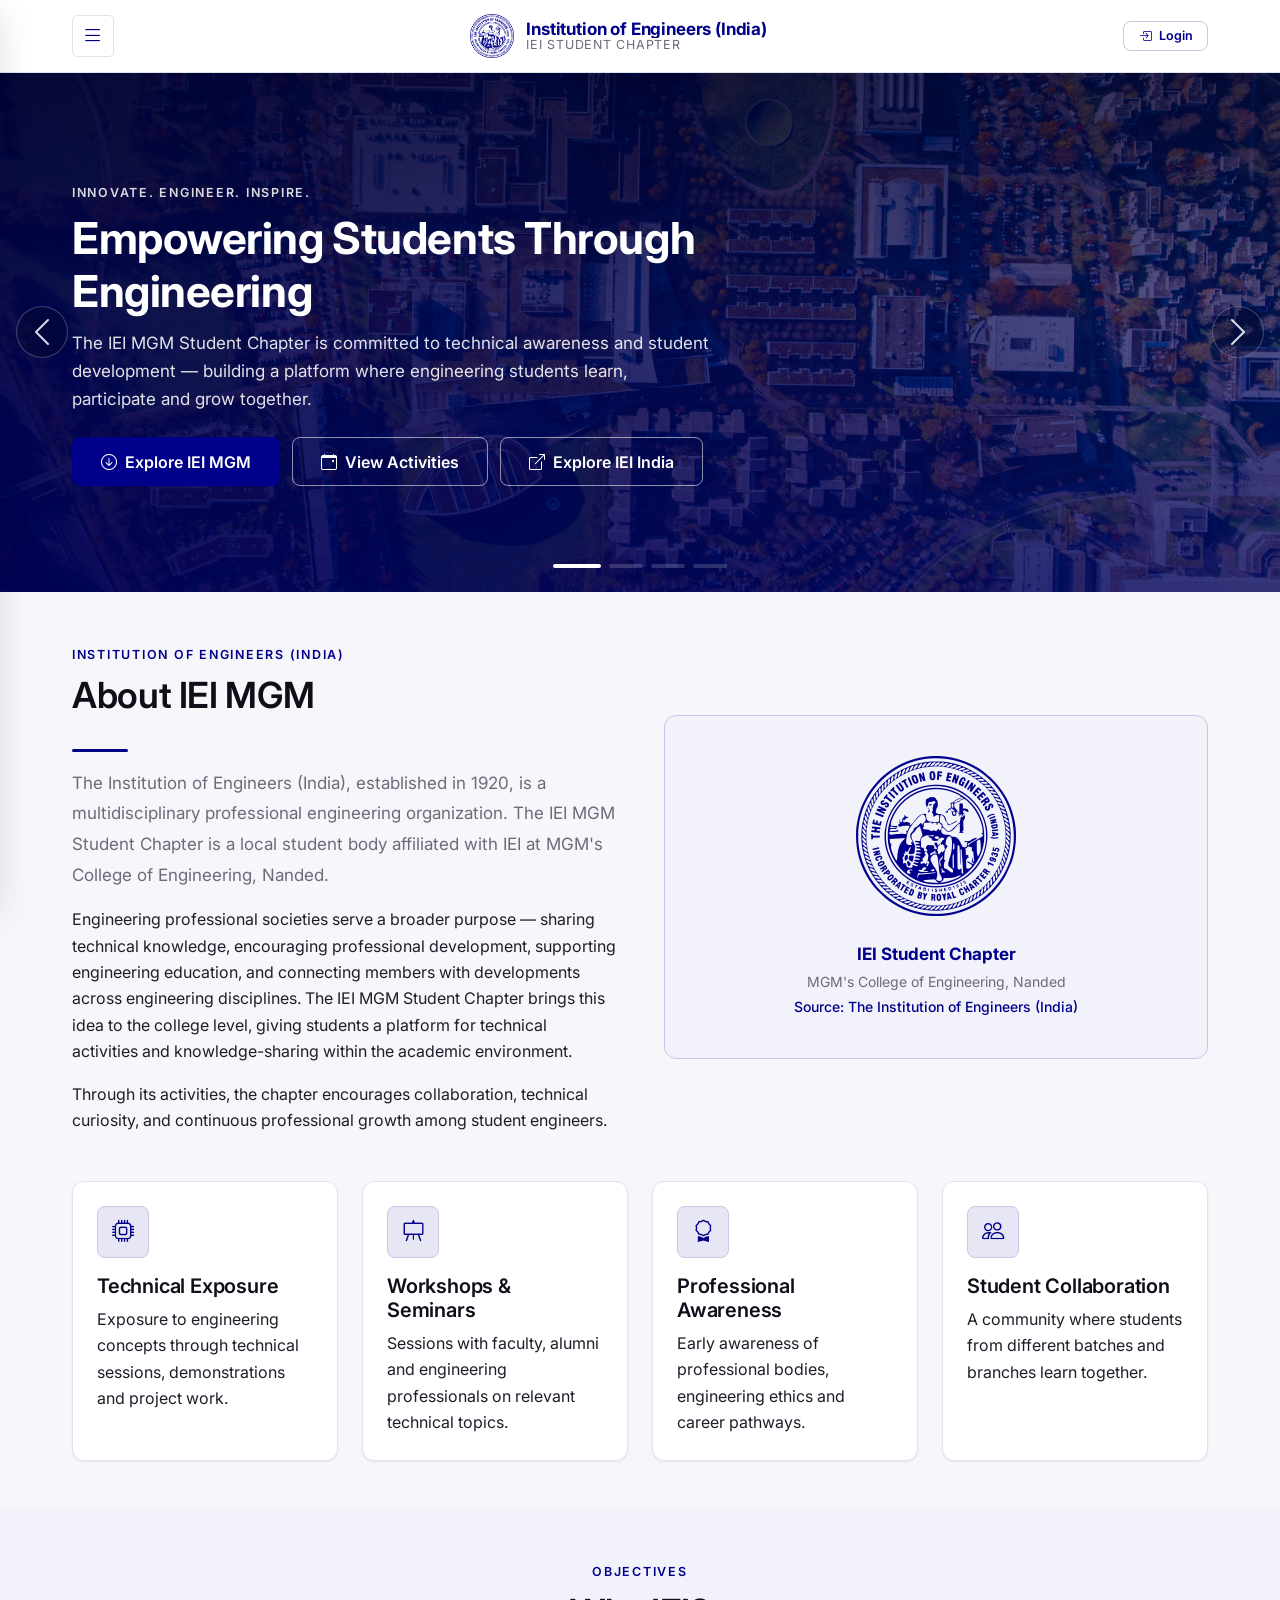
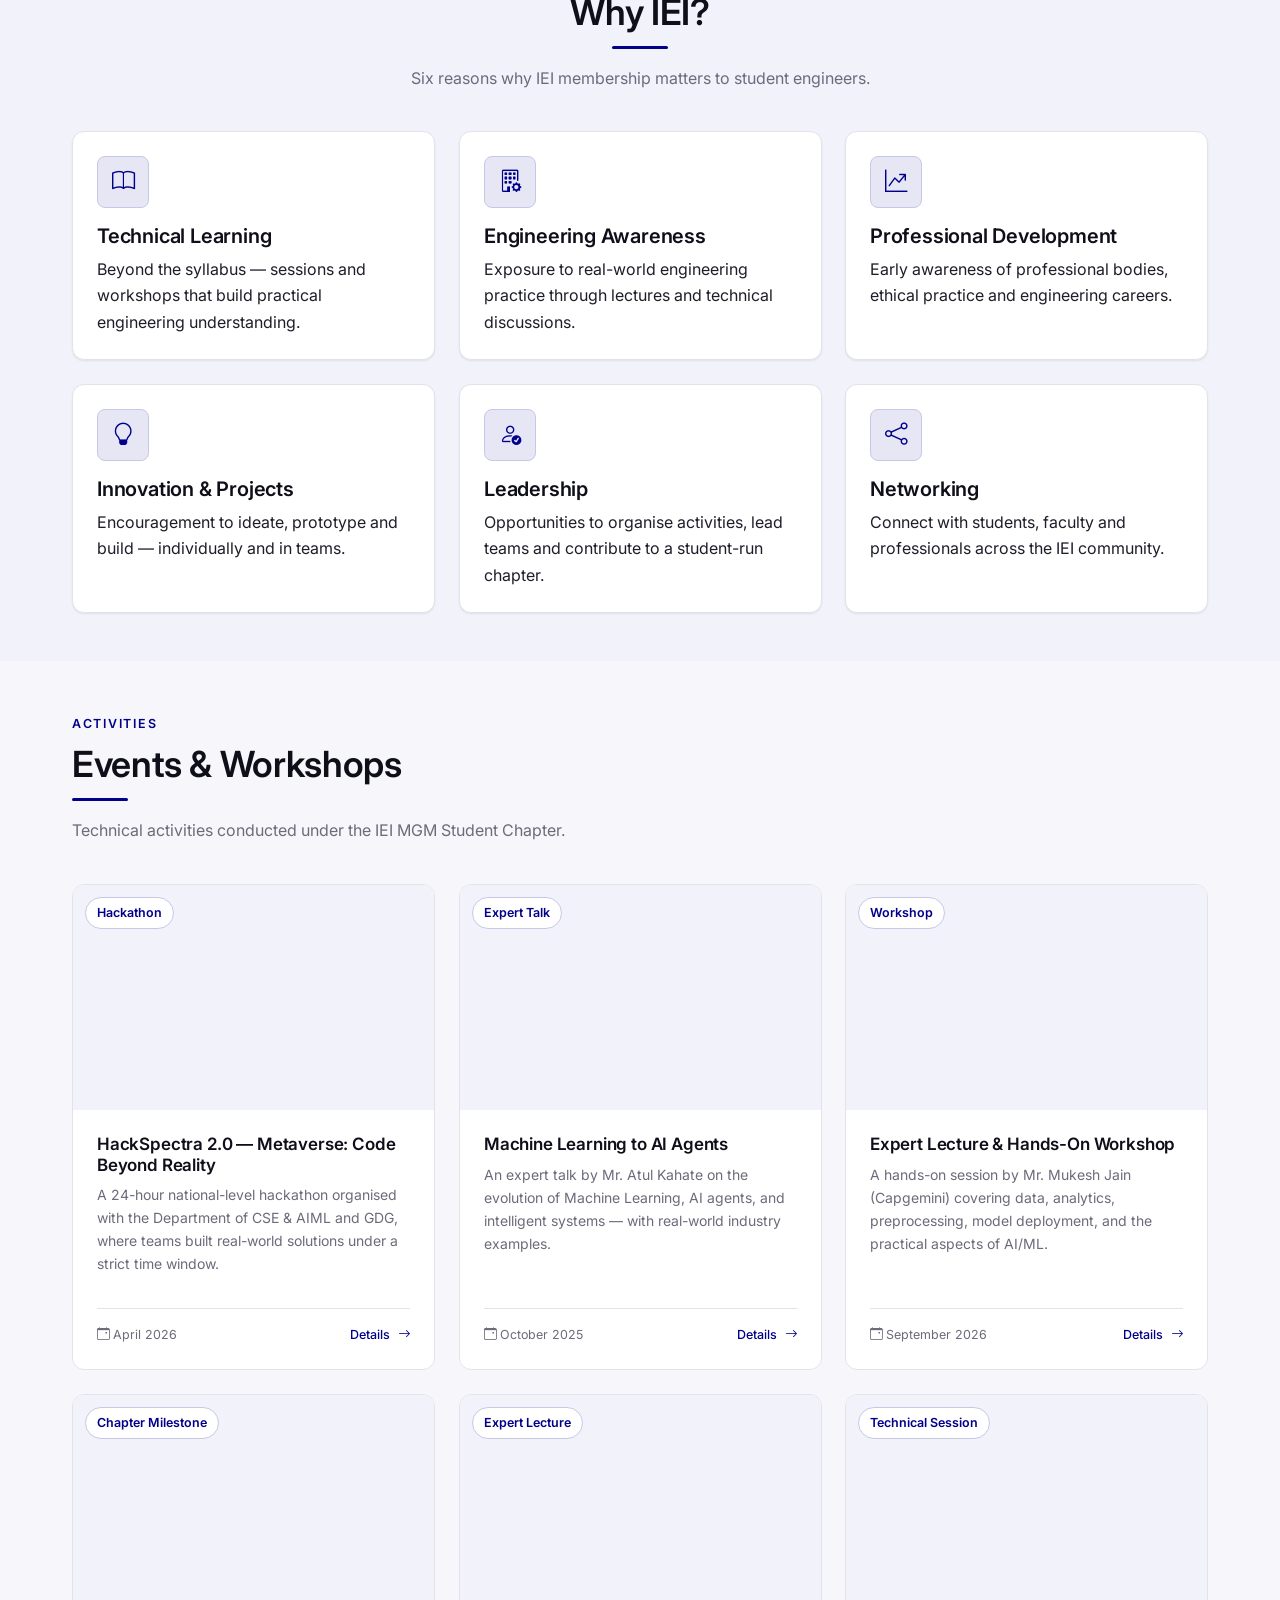
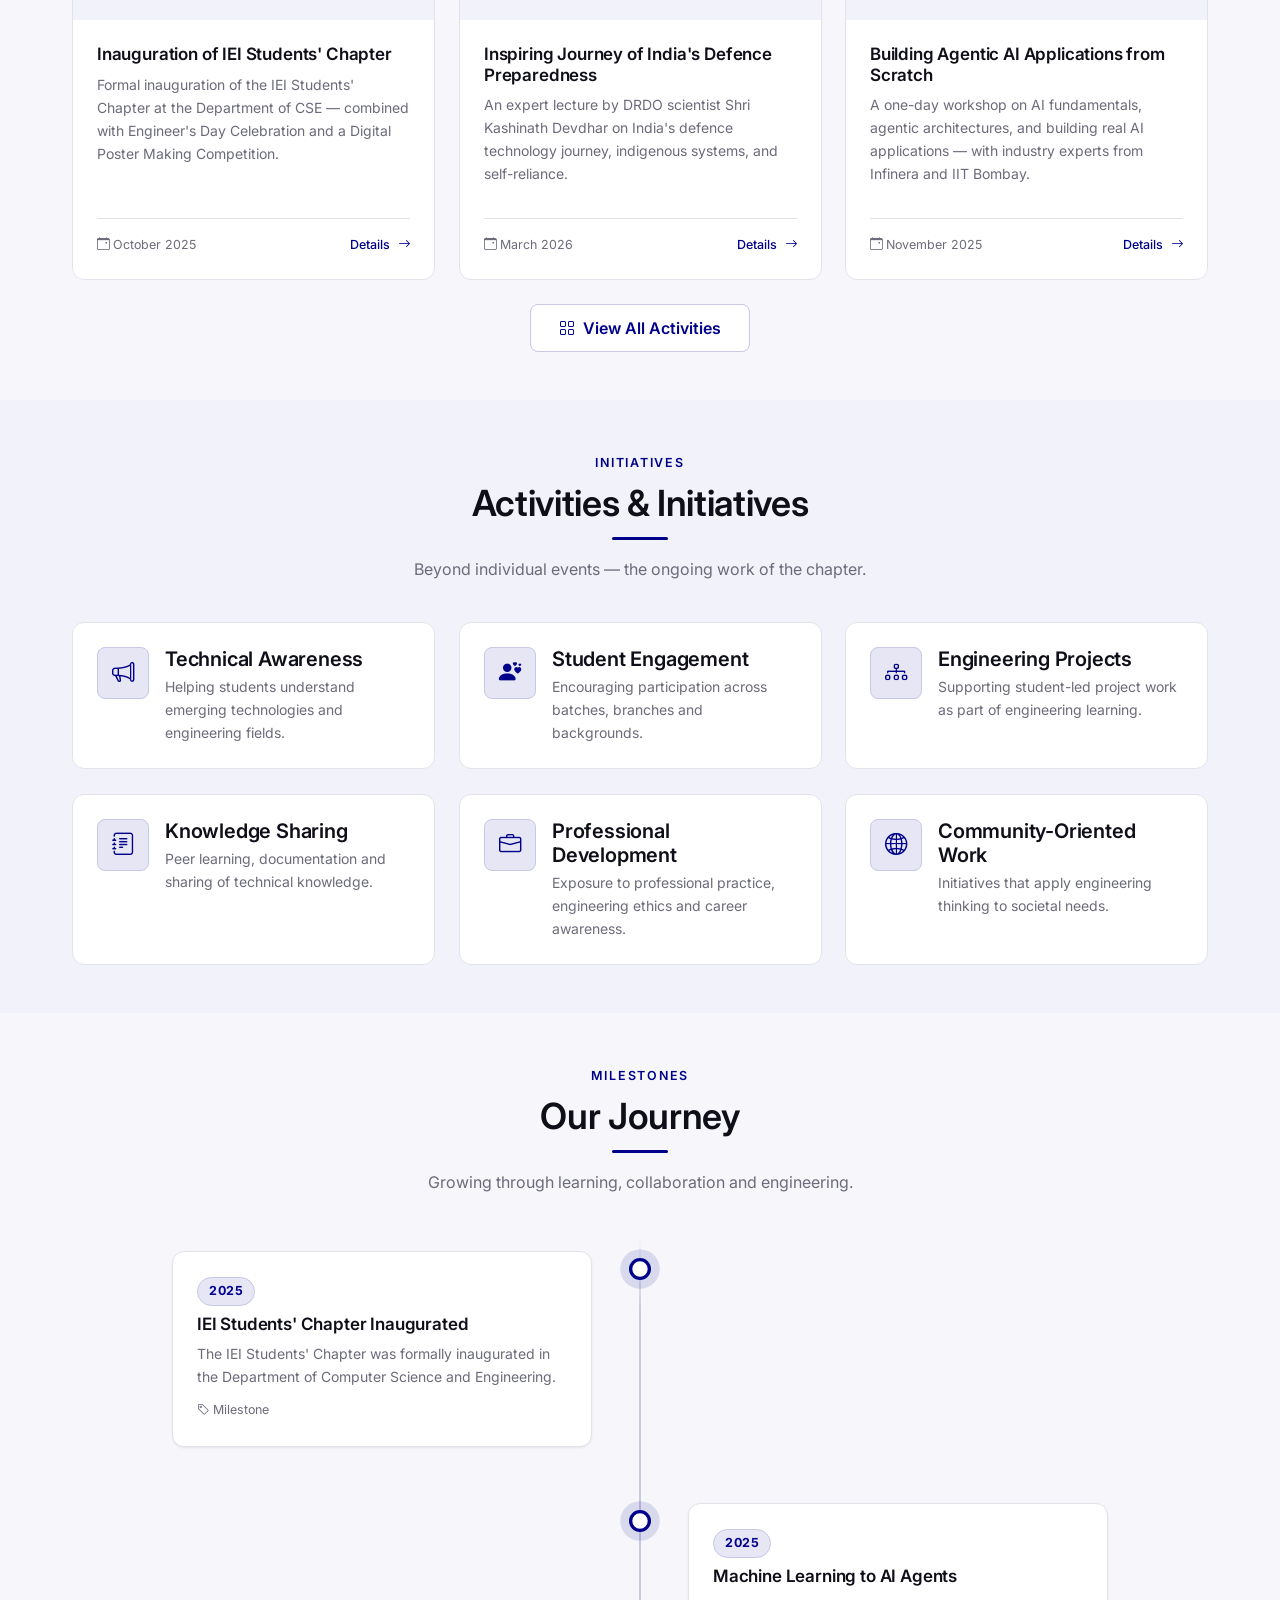
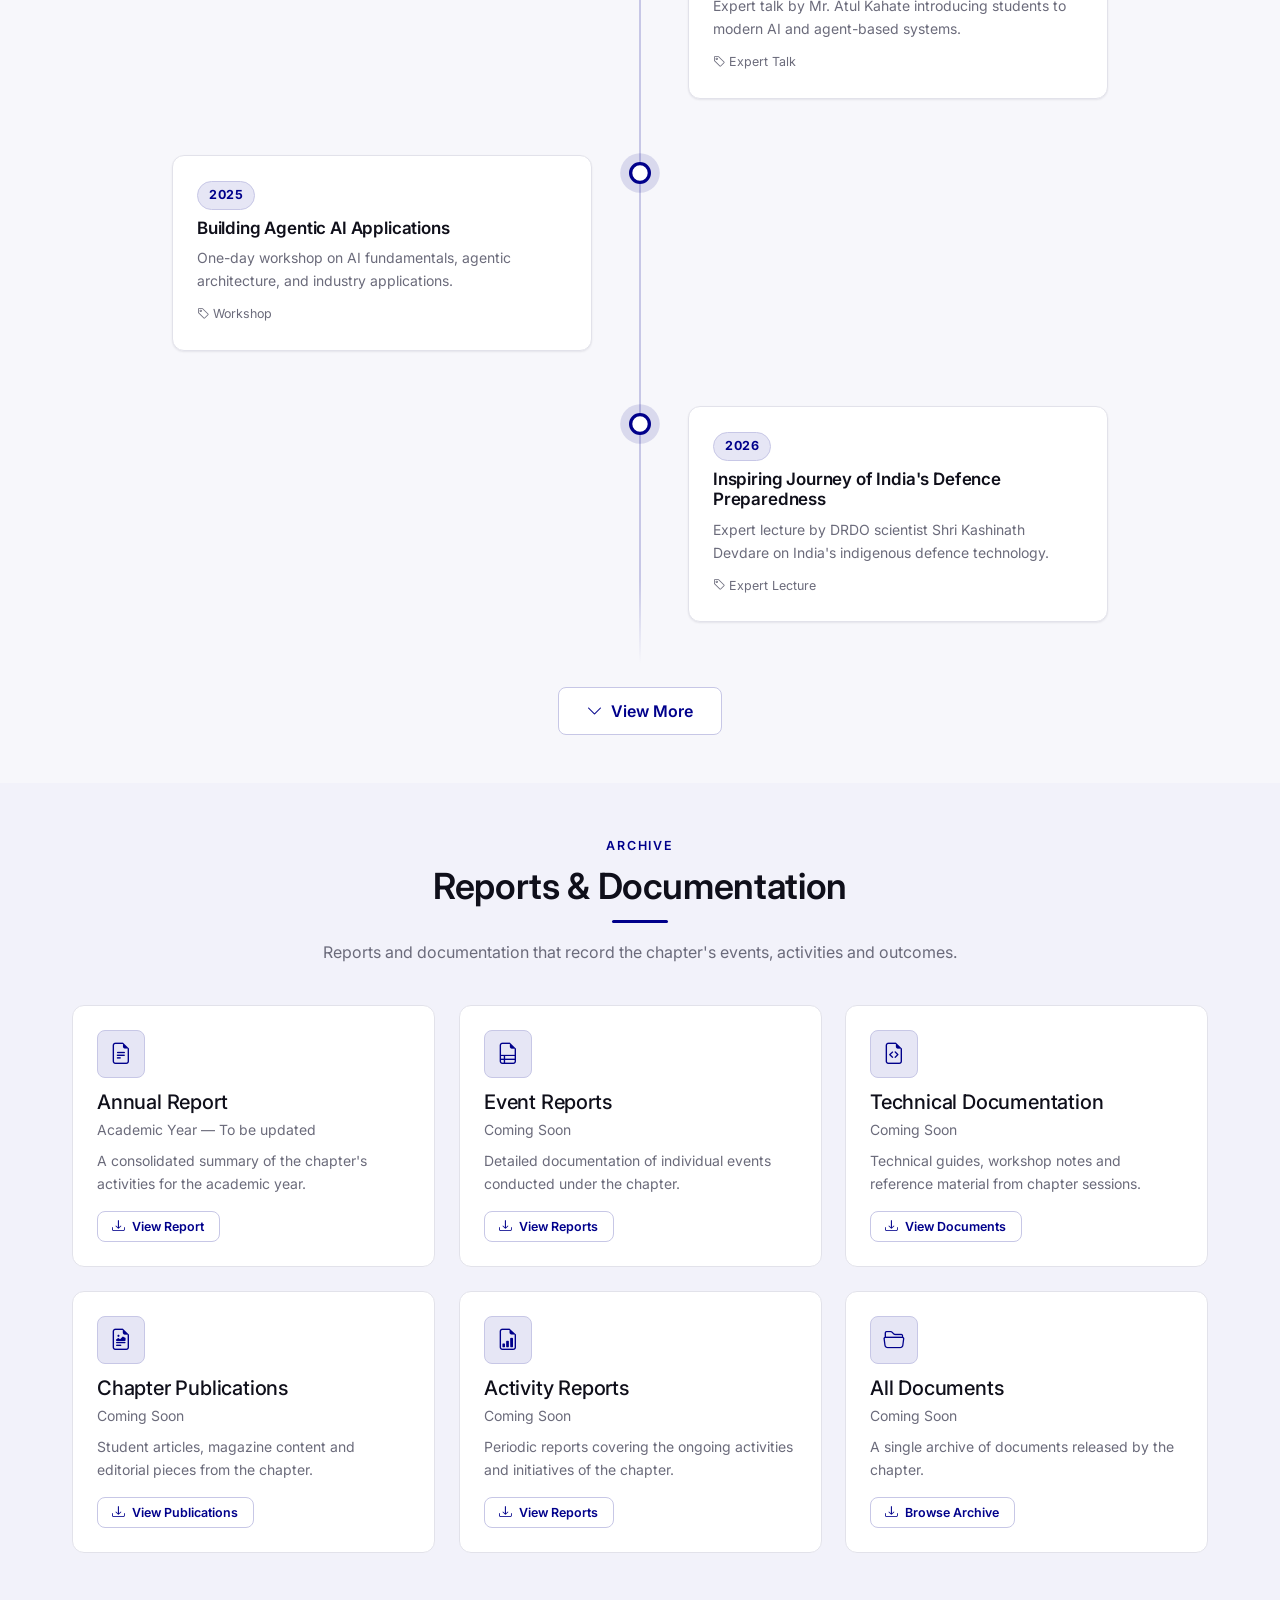
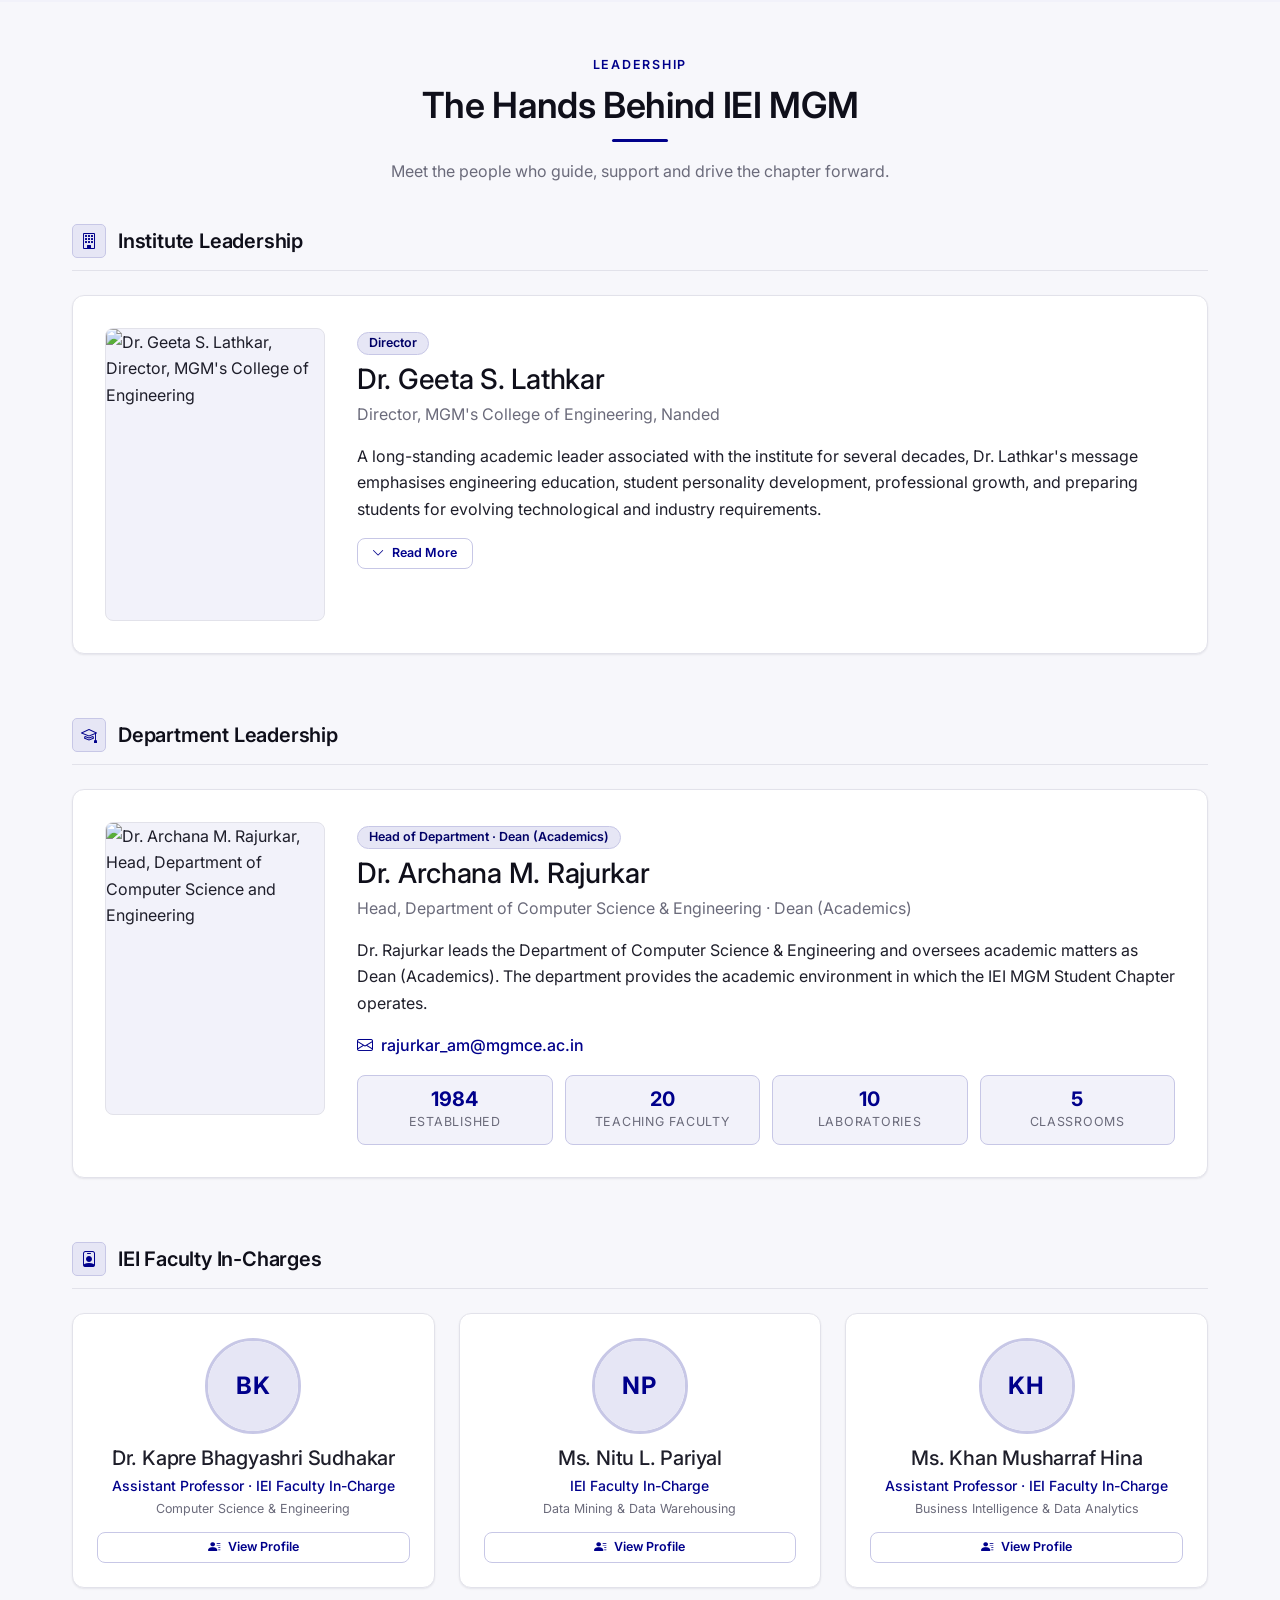
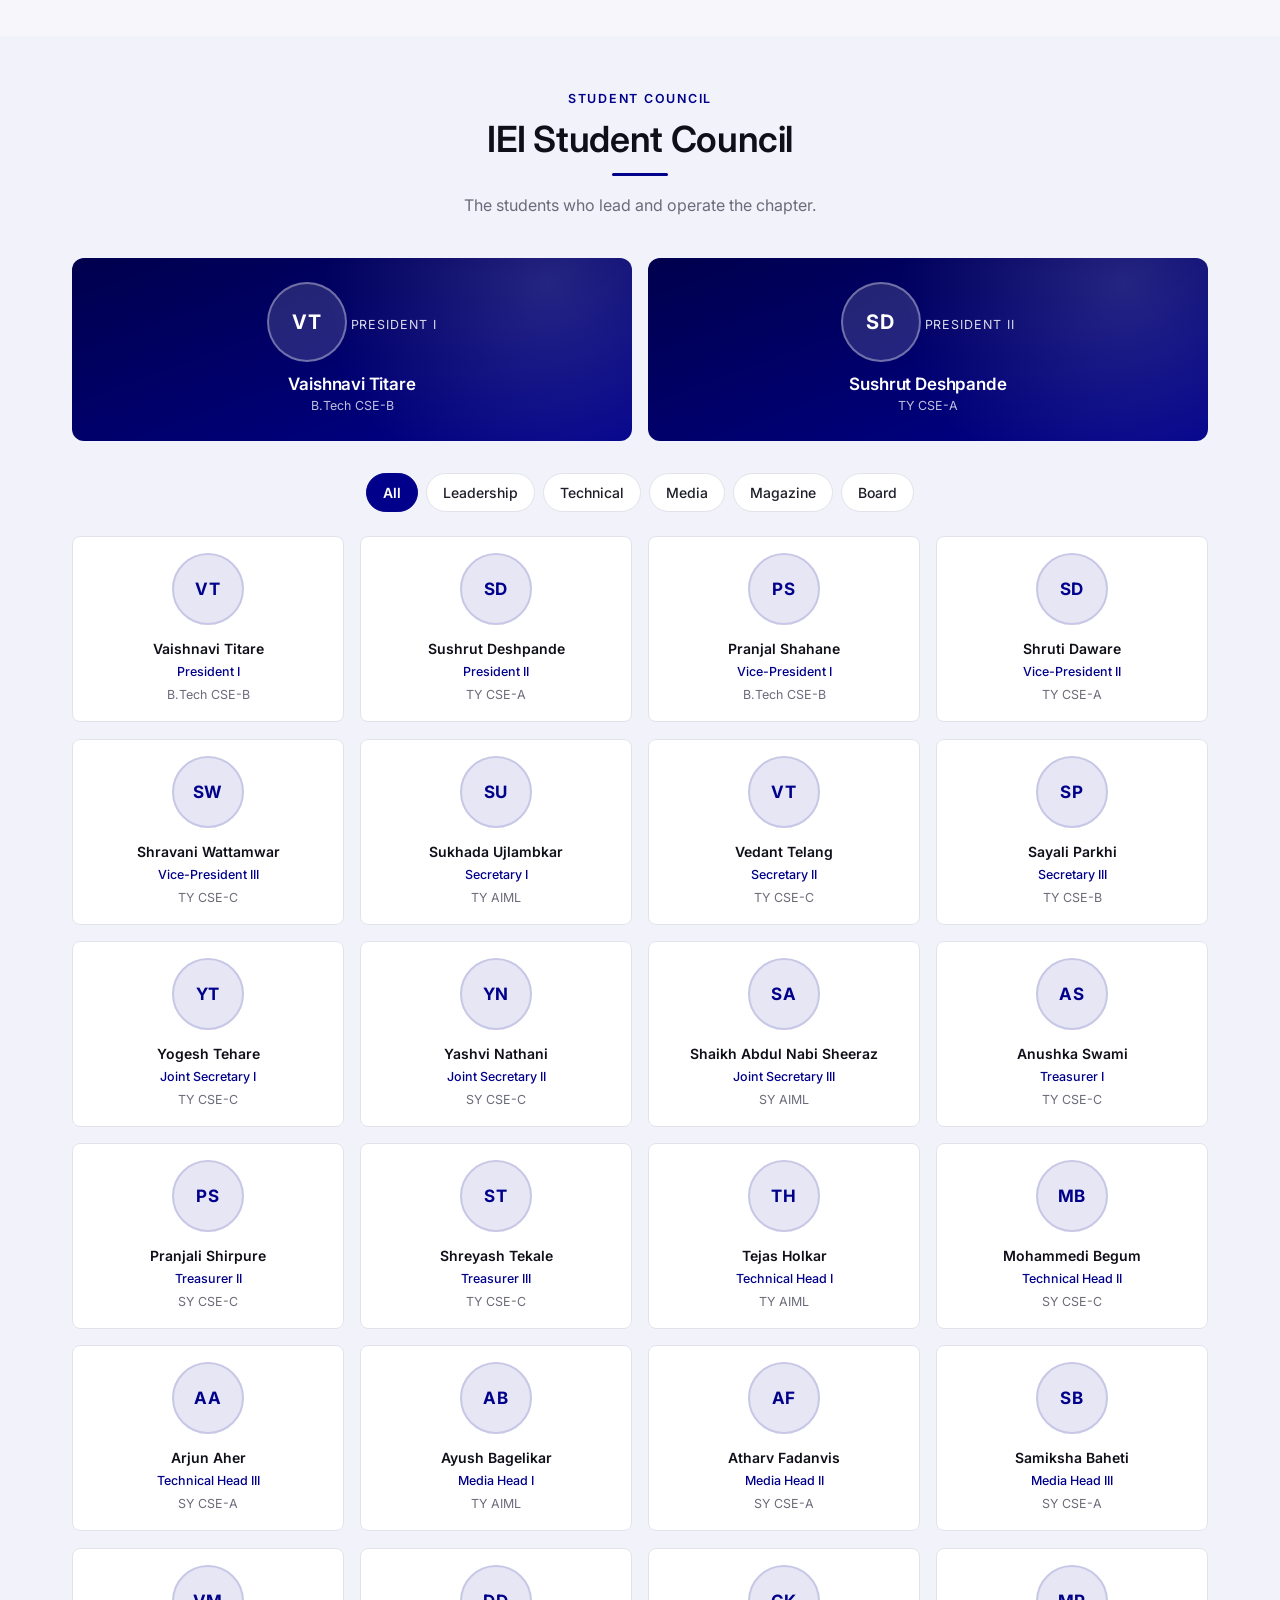
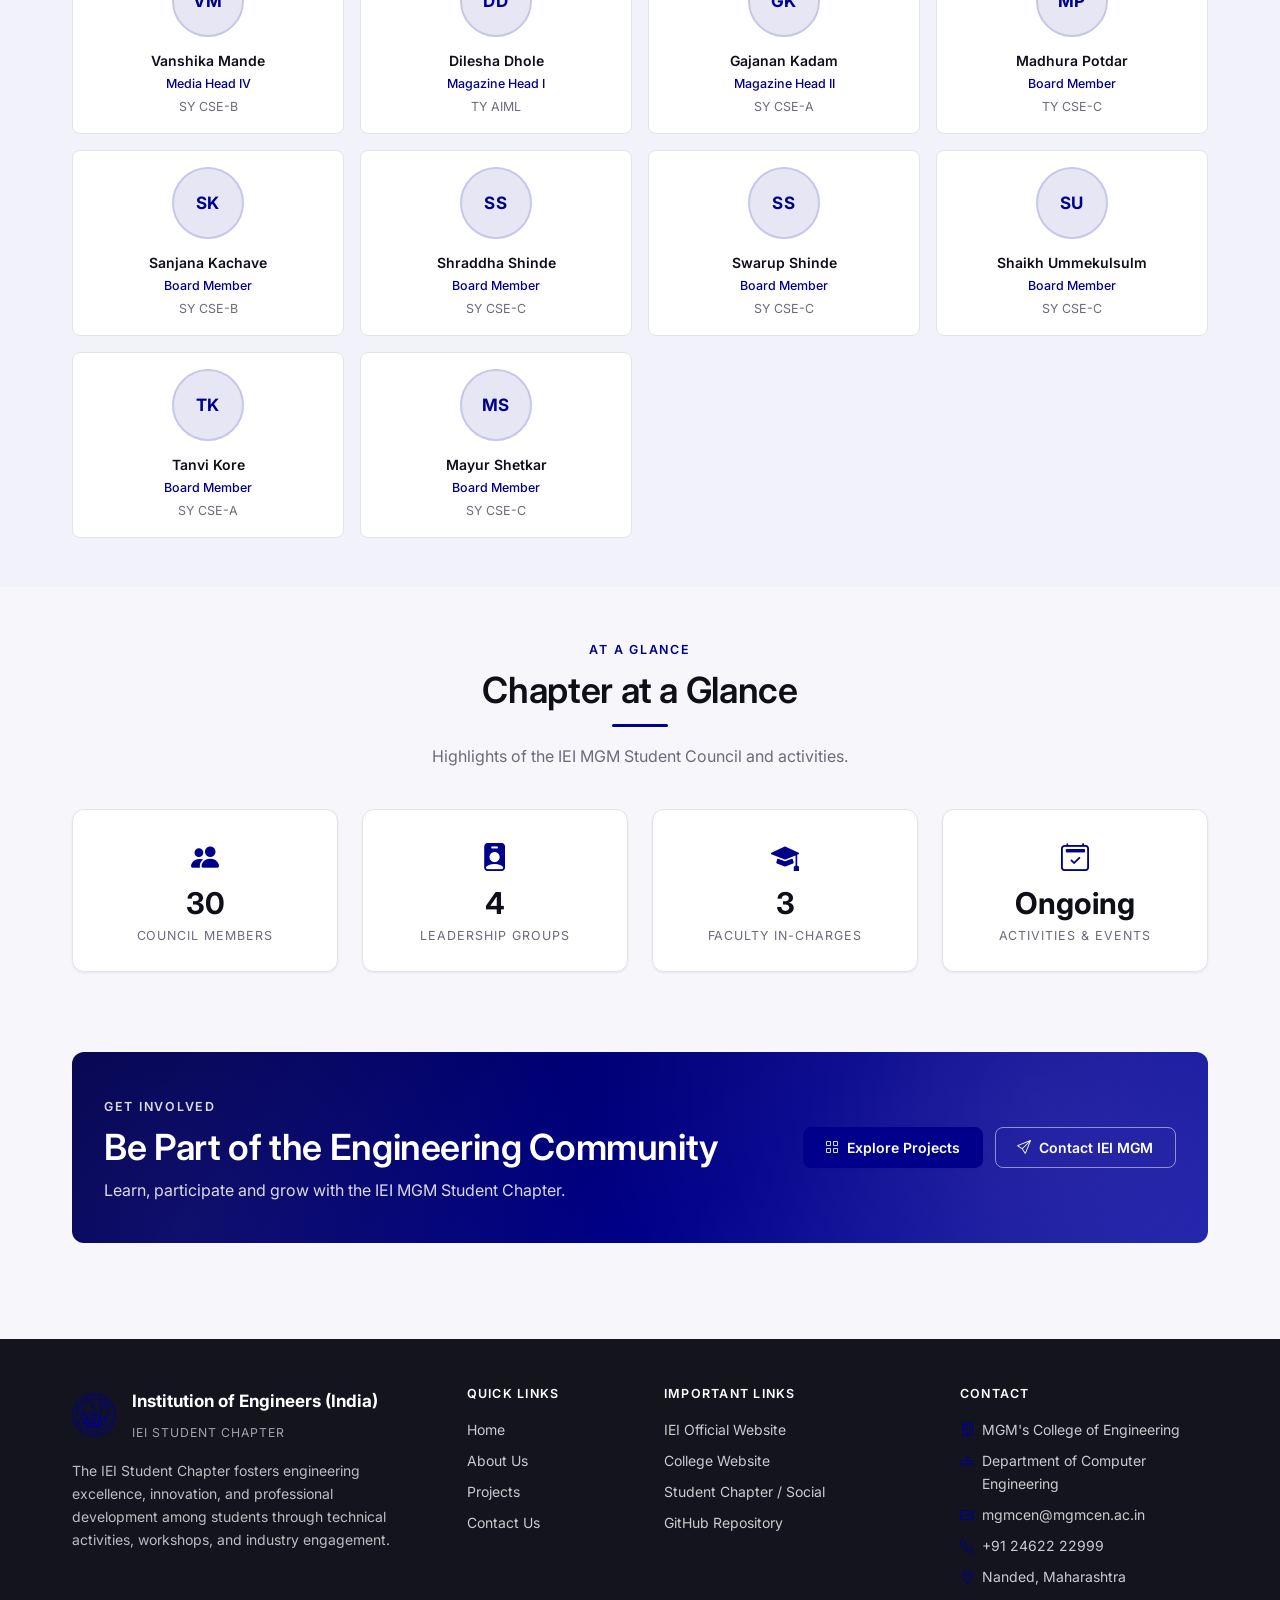
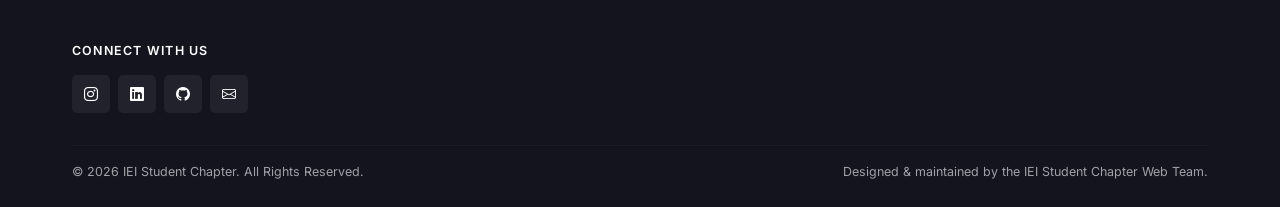
==== commit 1f1770d2: "updated people behind iei" ====
--- a/aboutUs.html
+++ b/aboutUs.html
@@ -674,7 +674,46 @@
                     </h3>
 
                     <div class="row g-4">
-
+                        <!-- Faculty 3 -->
+                        <div class="col-12 col-md-6 col-lg-4">
+                            <article class="faculty-card">
+                                <div class="faculty-photo">
+                                    <img src="https://mgmcen.ac.in/resizeimage3780.jpg?file=90,100,images/department/faculty/Department_3-20182906114121.jpg"
+                                         alt="Dr. Kapre Bhagyashri Sudhakar, Assistant Professor"
+                                         loading="lazy"
+                                         decoding="async"
+                                         onerror="this.onerror=null; this.replaceWith(Object.assign(document.createElement('div'),{className:'faculty-photo-fallback',textContent:'BK'}));">
+                                </div>
+                                <h4 class="h5 mb-1">Dr. Kapre Bhagyashri Sudhakar</h4>
+                                <p class="faculty-role">Assistant Professor · IEI Faculty In-Charge</p>
+                                <p class="faculty-spec">Computer Science &amp; Engineering</p>
+                                <!-- <ul class="faculty-meta">
+                                    <li><i class="bi bi-envelope" aria-hidden="true"></i><a href="mailto:kapre_bs@mgmcen.ac.in">kapre_bs@mgmcen.ac.in</a></li>
+                                    <li><i class="bi bi-telephone" aria-hidden="true"></i><a href="tel:+918087886510">+91 80878 86510</a></li>
+                                </ul> -->
+                                <button type="button"
+                                        class="btn-iei-outline btn-iei-sm w-100"
+                                        data-bs-toggle="collapse"
+                                        data-bs-target="#faculty3More"
+                                        aria-expanded="false"
+                                        aria-controls="faculty3More">
+                                    <i class="bi bi-person-lines-fill" aria-hidden="true"></i>
+                                    View Profile
+                                </button>
+                                <div class="collapse mt-3" id="faculty3More">
+                                    <div class="faculty-detail">
+                                        <h5 class="h6">Qualifications</h5>
+                                        <ul>
+                                            <li>Ph.D. in Computer Science &amp; Engineering — 2024</li>
+                                            <li>M.E. in Computer Science &amp; Engineering — 2010</li>
+                                            <li>B.E. in Computer Science &amp; Engineering — 2005</li>
+                                            <li>Diploma in Medical Electronics — 2002</li>
+                                        </ul>
+                                    </div>
+                                </div>
+                            </article>
+                        </div>
+                        
                         <!-- Faculty 1 -->
                         <div class="col-12 col-md-6 col-lg-4">
                             <article class="faculty-card">
@@ -753,45 +792,7 @@
                             </article>
                         </div>
 
-                        <!-- Faculty 3 -->
-                        <div class="col-12 col-md-6 col-lg-4">
-                            <article class="faculty-card">
-                                <div class="faculty-photo">
-                                    <img src="https://mgmcen.ac.in/resizeimage3780.jpg?file=90,100,images/department/faculty/Department_3-20182906114121.jpg"
-                                         alt="Dr. Kapre Bhagyashri Sudhakar, Assistant Professor"
-                                         loading="lazy"
-                                         decoding="async"
-                                         onerror="this.onerror=null; this.replaceWith(Object.assign(document.createElement('div'),{className:'faculty-photo-fallback',textContent:'BK'}));">
-                                </div>
-                                <h4 class="h5 mb-1">Dr. Kapre Bhagyashri Sudhakar</h4>
-                                <p class="faculty-role">Assistant Professor · IEI Faculty In-Charge</p>
-                                <p class="faculty-spec">Computer Science &amp; Engineering</p>
-                                <!-- <ul class="faculty-meta">
-                                    <li><i class="bi bi-envelope" aria-hidden="true"></i><a href="mailto:kapre_bs@mgmcen.ac.in">kapre_bs@mgmcen.ac.in</a></li>
-                                    <li><i class="bi bi-telephone" aria-hidden="true"></i><a href="tel:+918087886510">+91 80878 86510</a></li>
-                                </ul> -->
-                                <button type="button"
-                                        class="btn-iei-outline btn-iei-sm w-100"
-                                        data-bs-toggle="collapse"
-                                        data-bs-target="#faculty3More"
-                                        aria-expanded="false"
-                                        aria-controls="faculty3More">
-                                    <i class="bi bi-person-lines-fill" aria-hidden="true"></i>
-                                    View Profile
-                                </button>
-                                <div class="collapse mt-3" id="faculty3More">
-                                    <div class="faculty-detail">
-                                        <h5 class="h6">Qualifications</h5>
-                                        <ul>
-                                            <li>Ph.D. in Computer Science &amp; Engineering — 2024</li>
-                                            <li>M.E. in Computer Science &amp; Engineering — 2010</li>
-                                            <li>B.E. in Computer Science &amp; Engineering — 2005</li>
-                                            <li>Diploma in Medical Electronics — 2002</li>
-                                        </ul>
-                                    </div>
-                                </div>
-                            </article>
-                        </div>
+                        
 
                     </div>
                 </div>
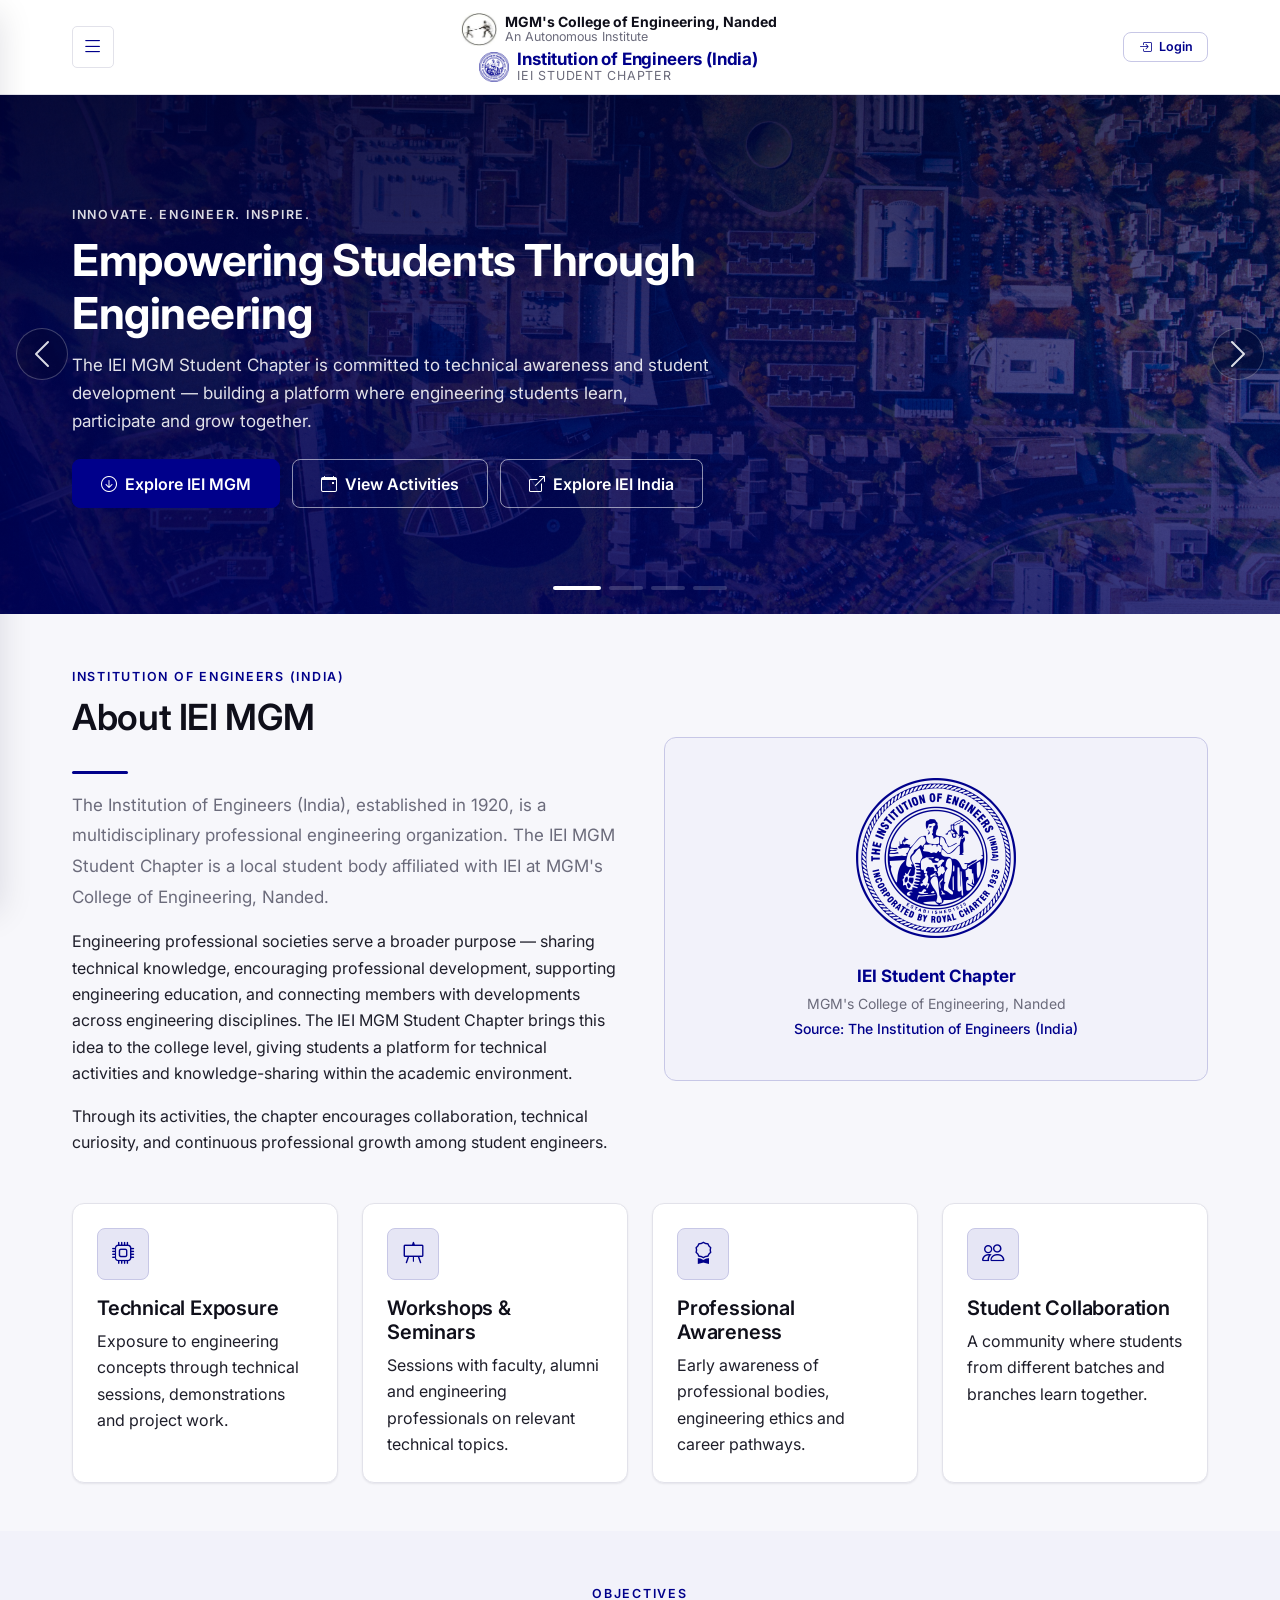
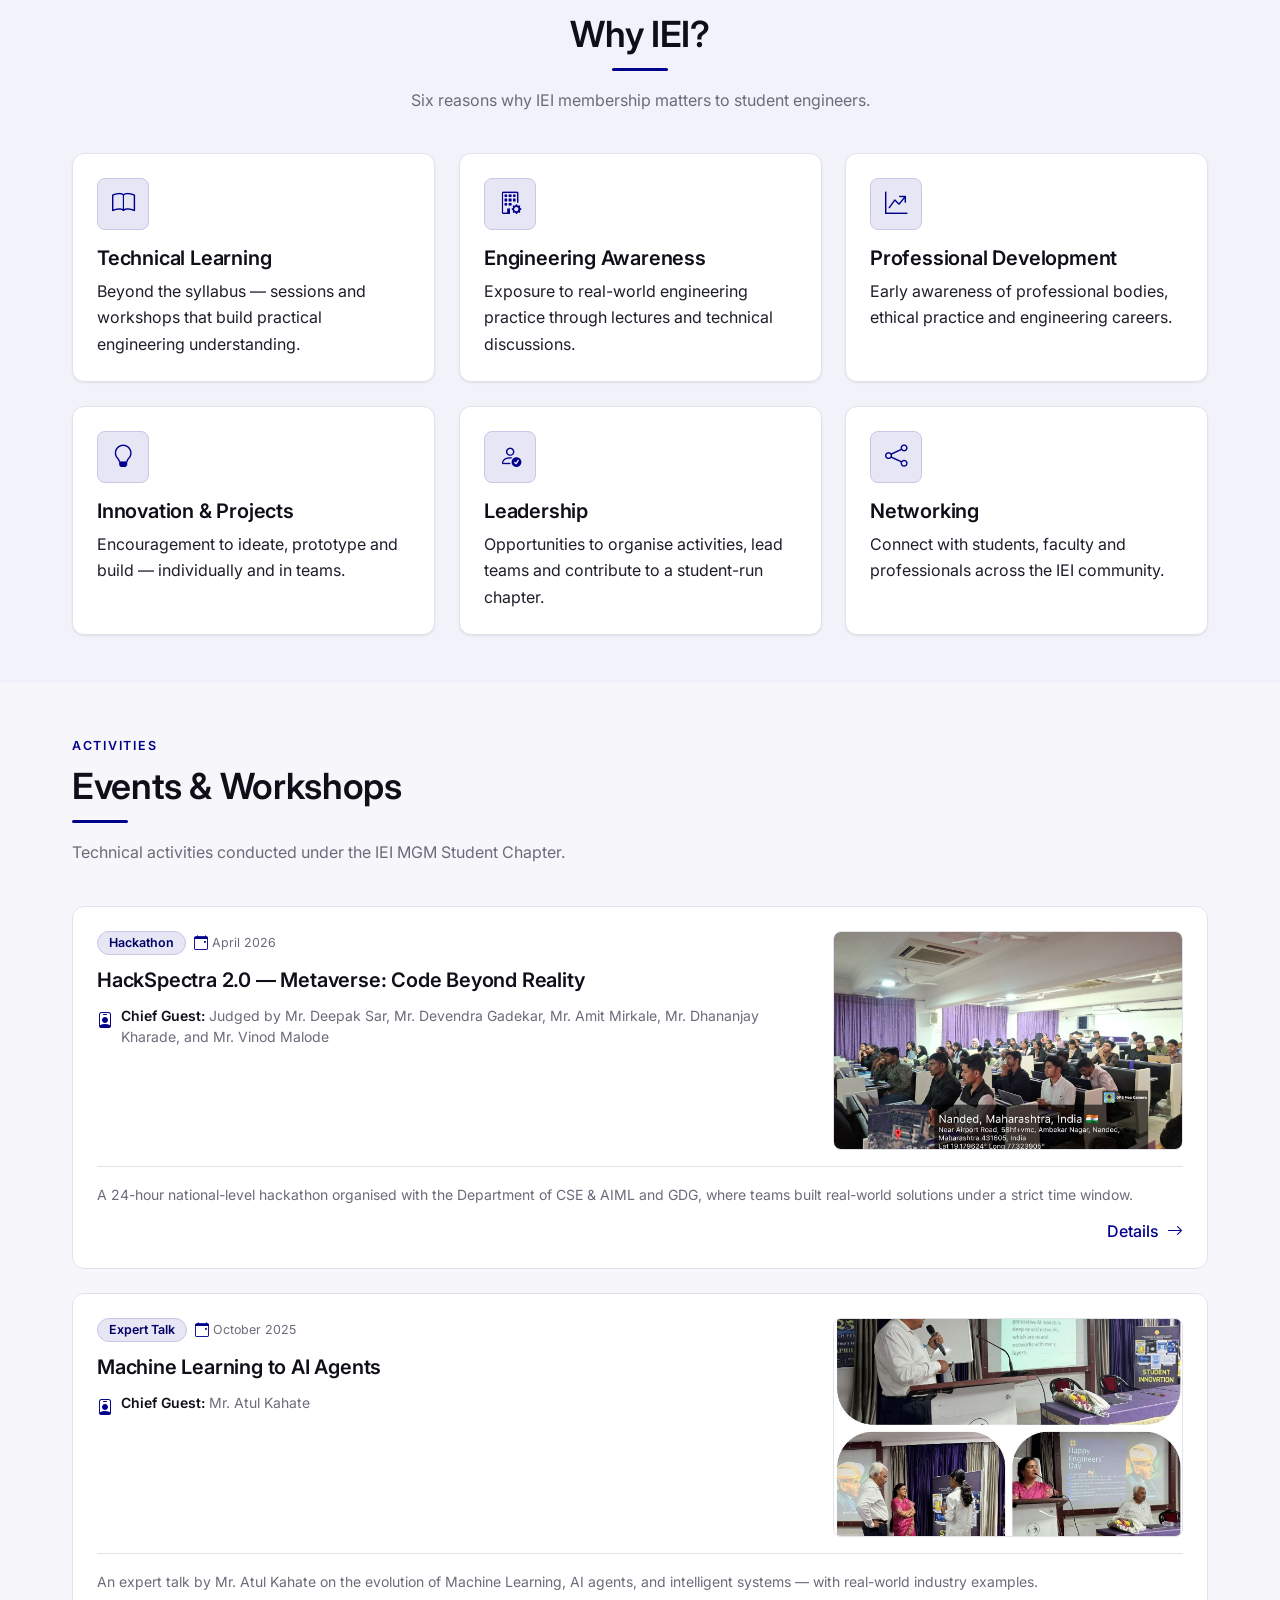
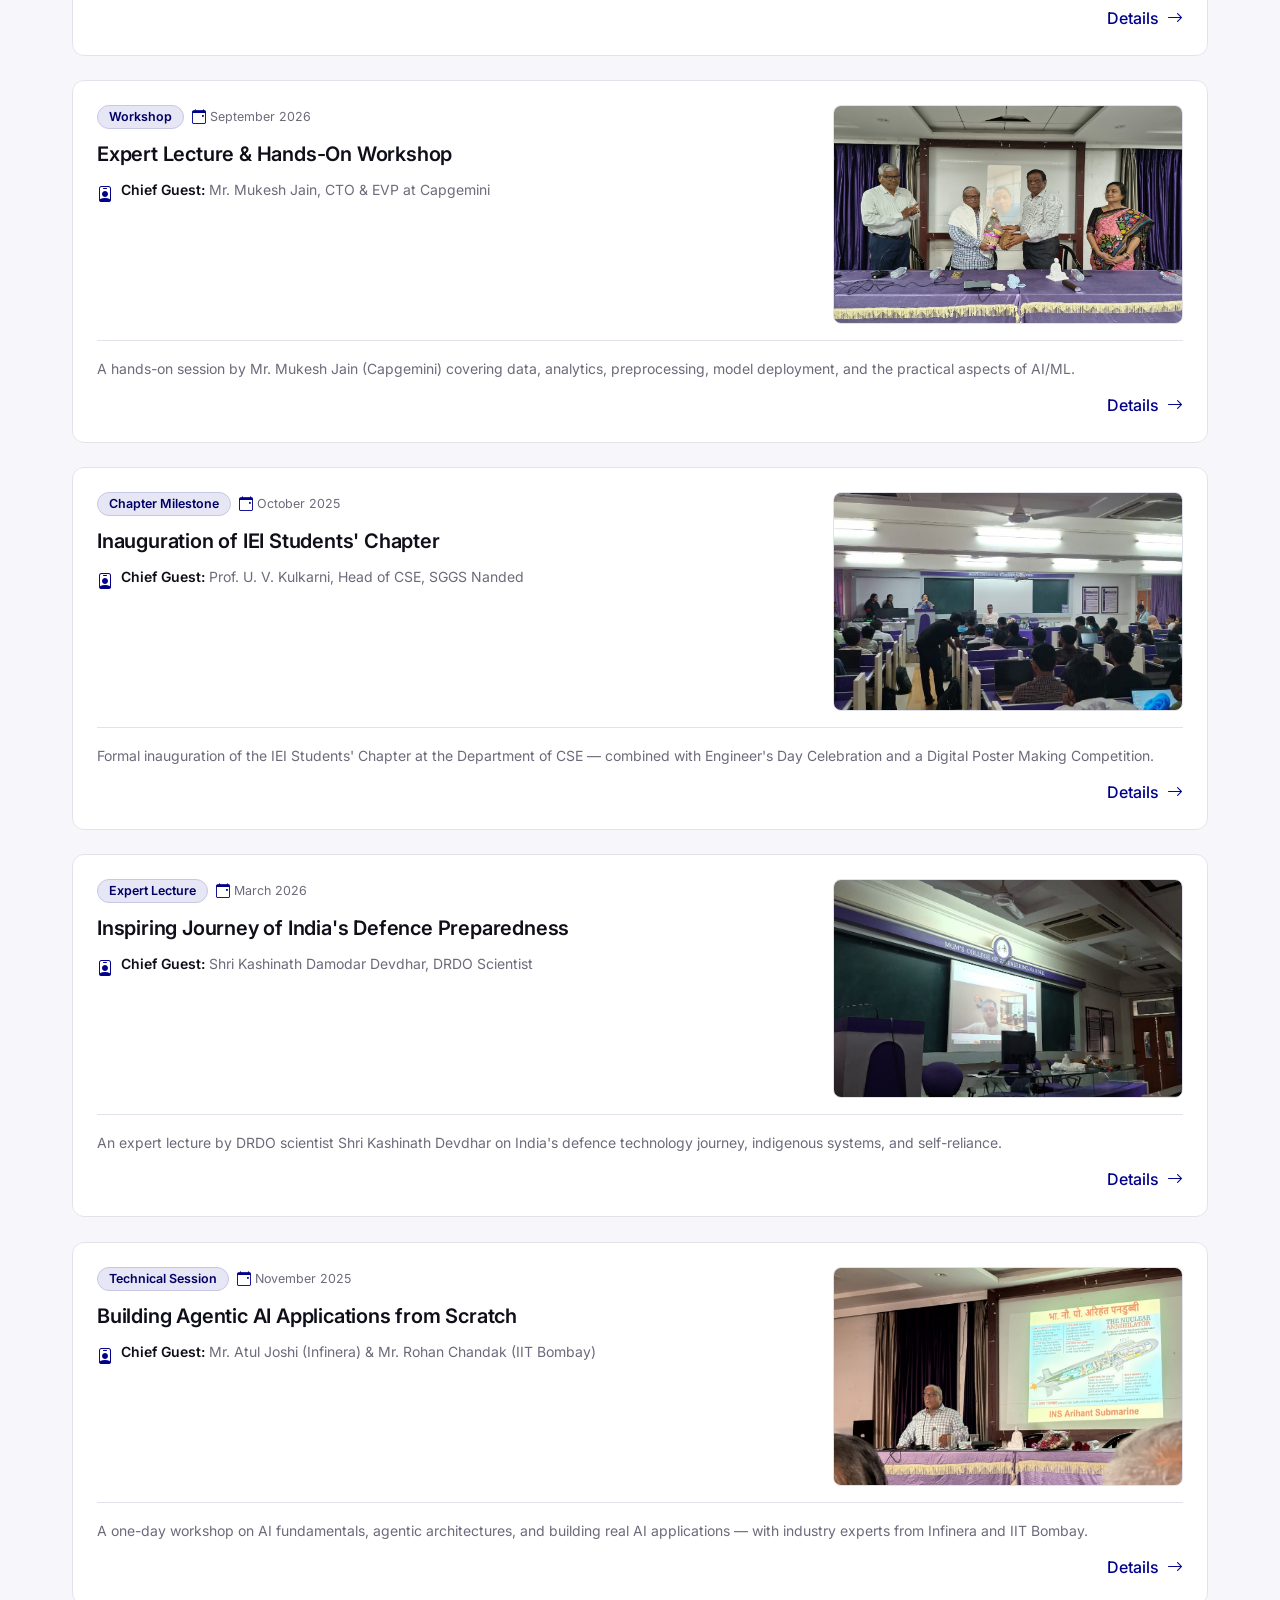
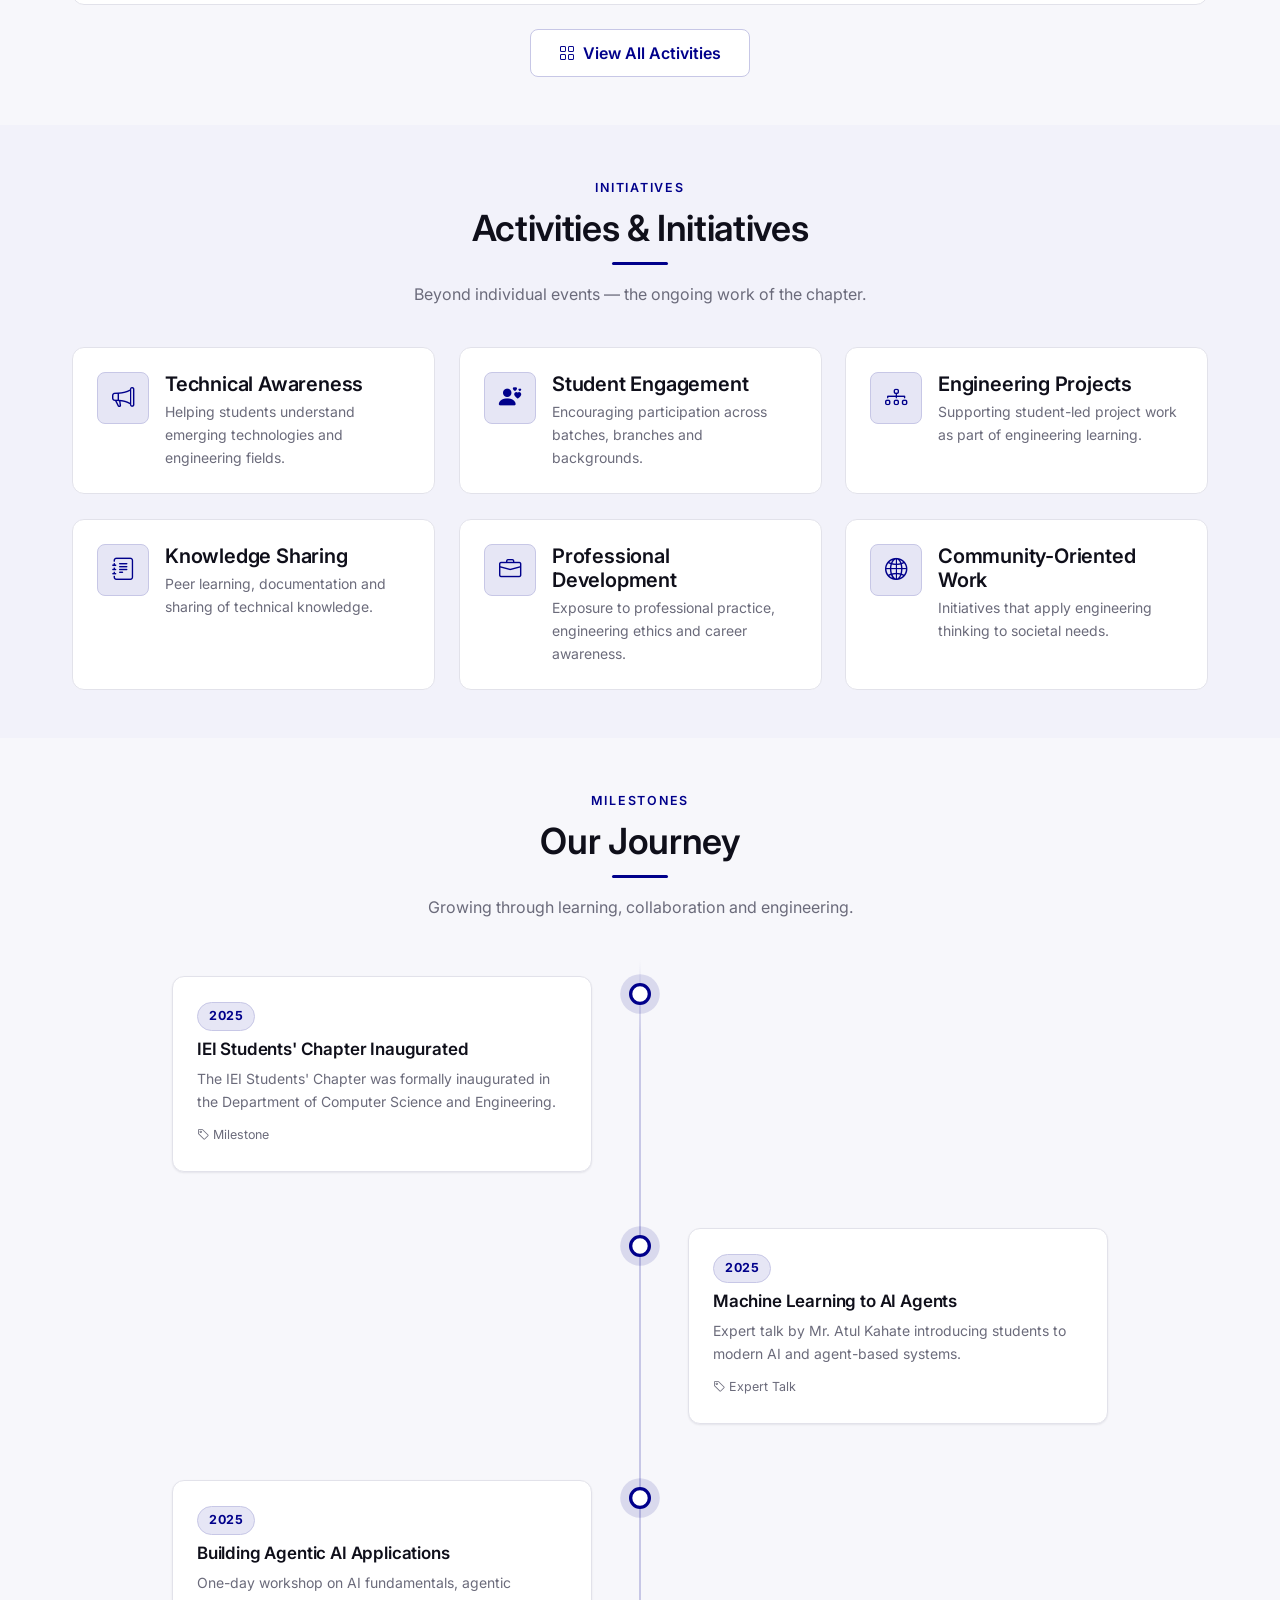
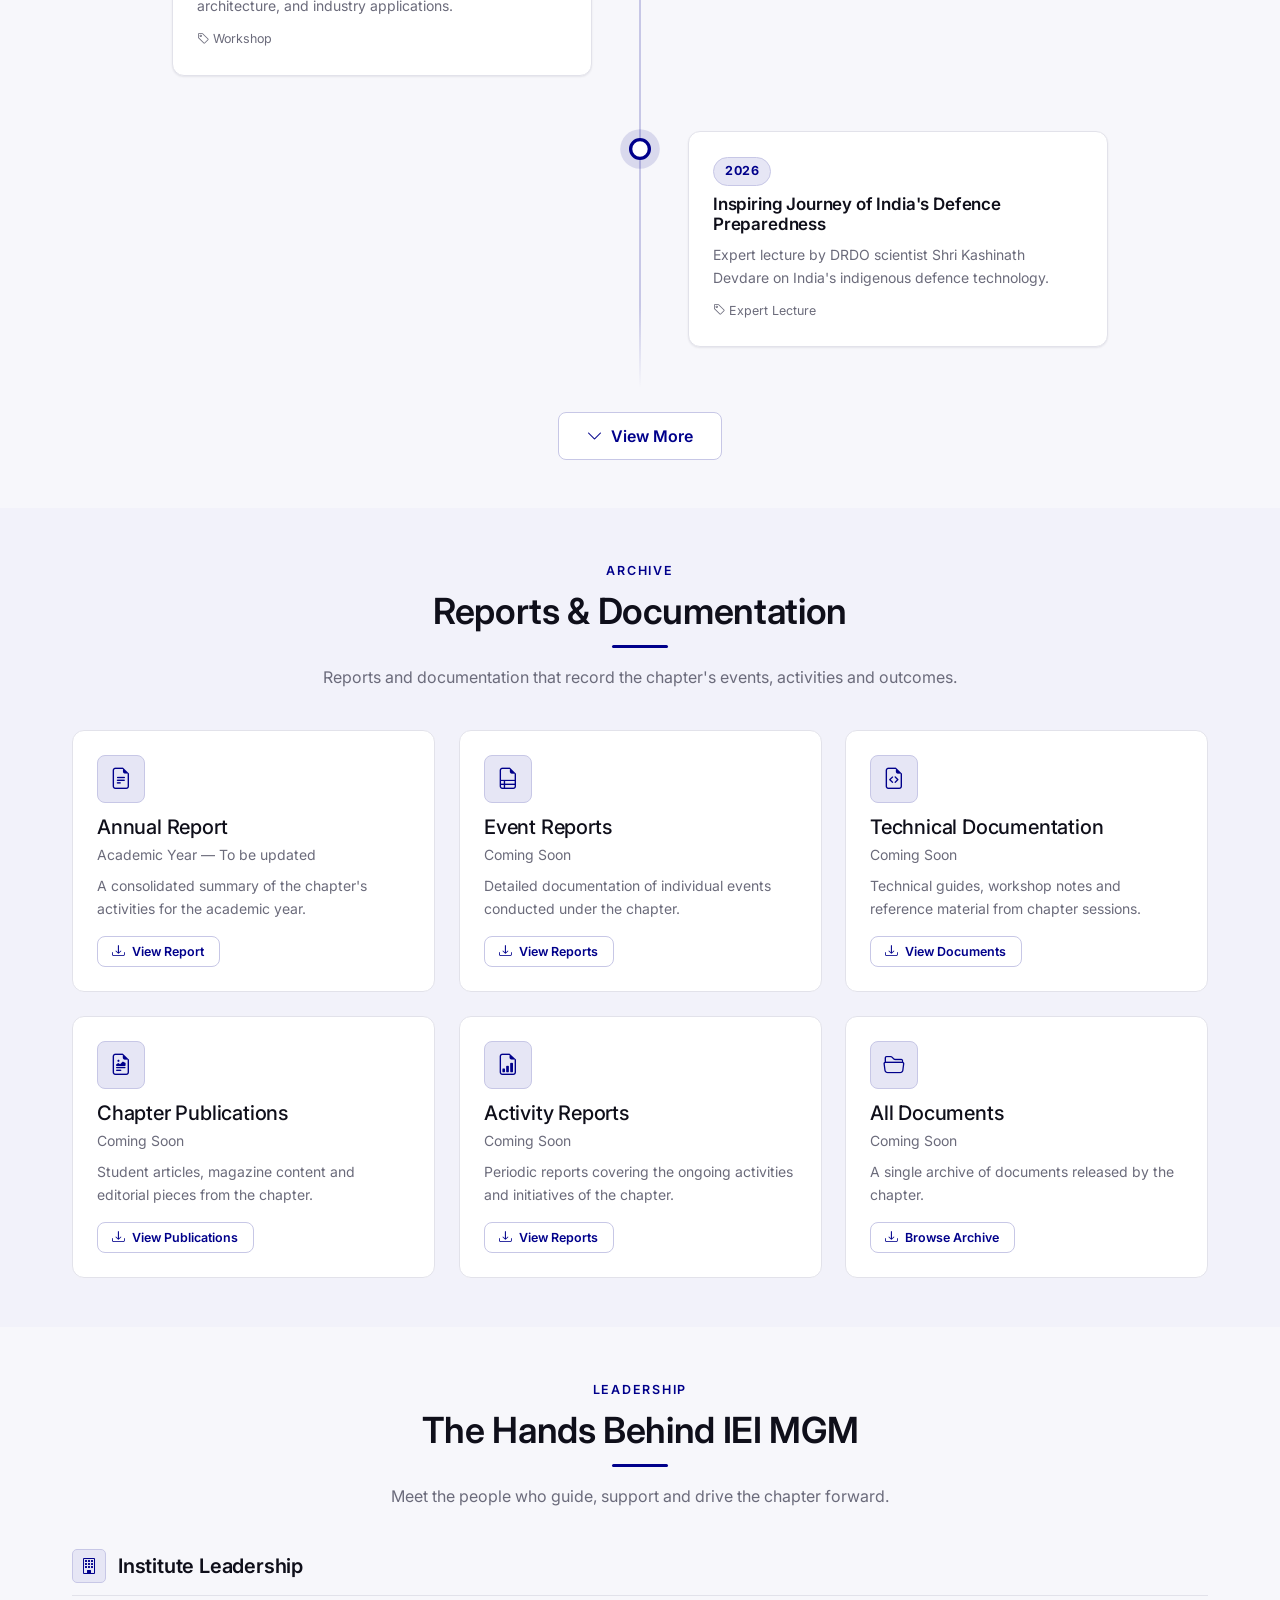
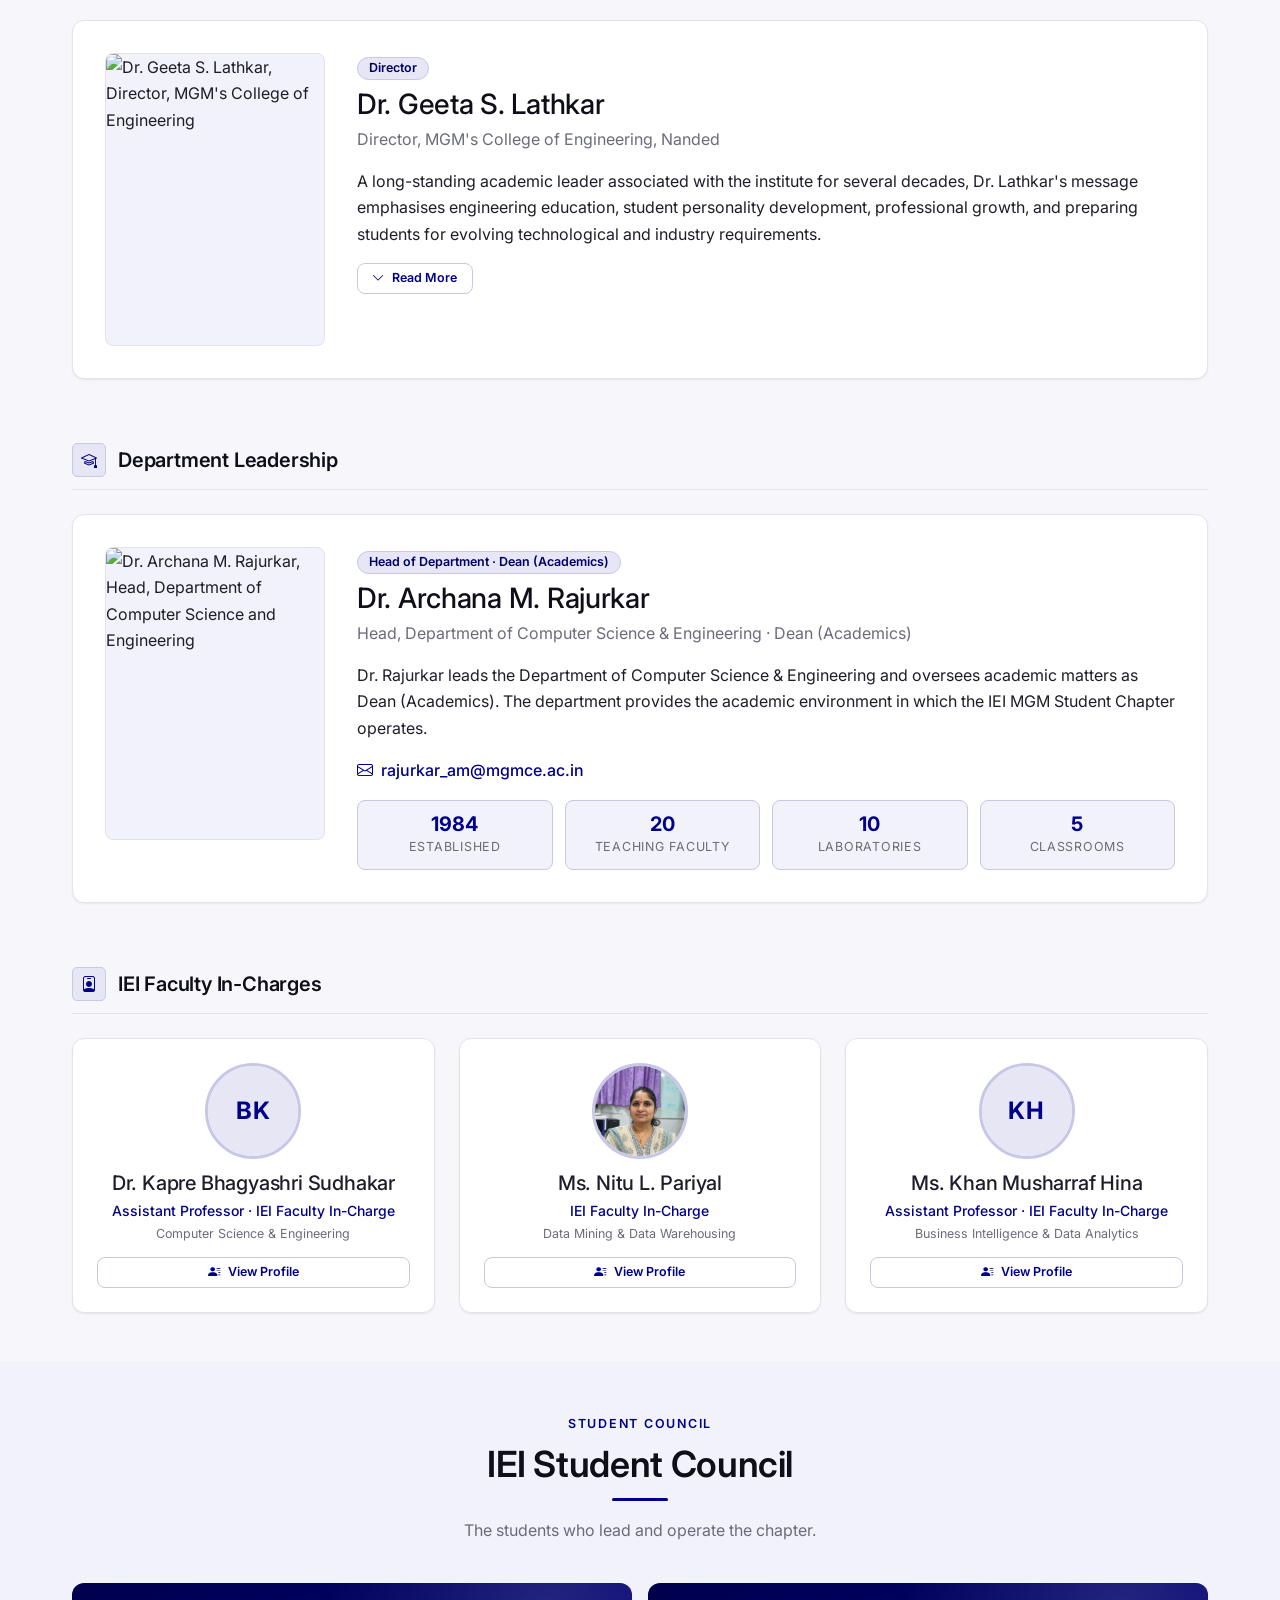
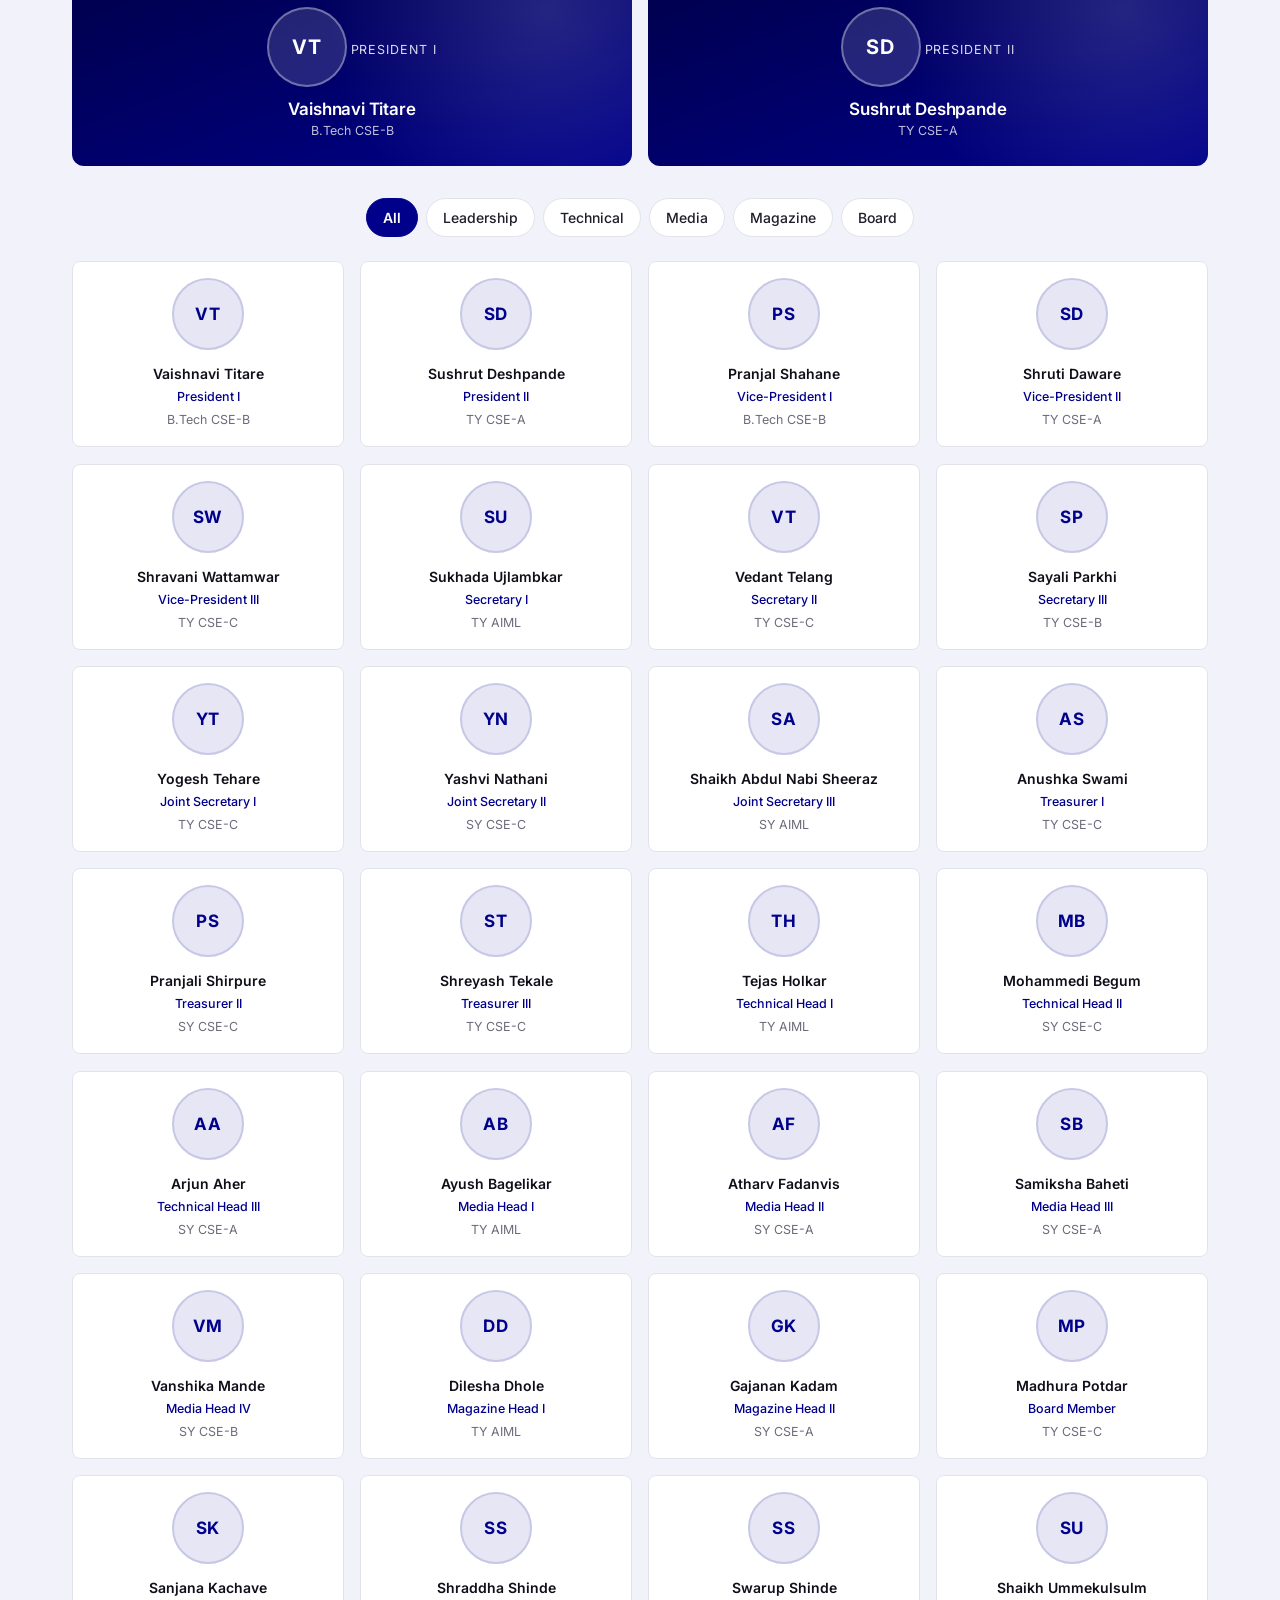
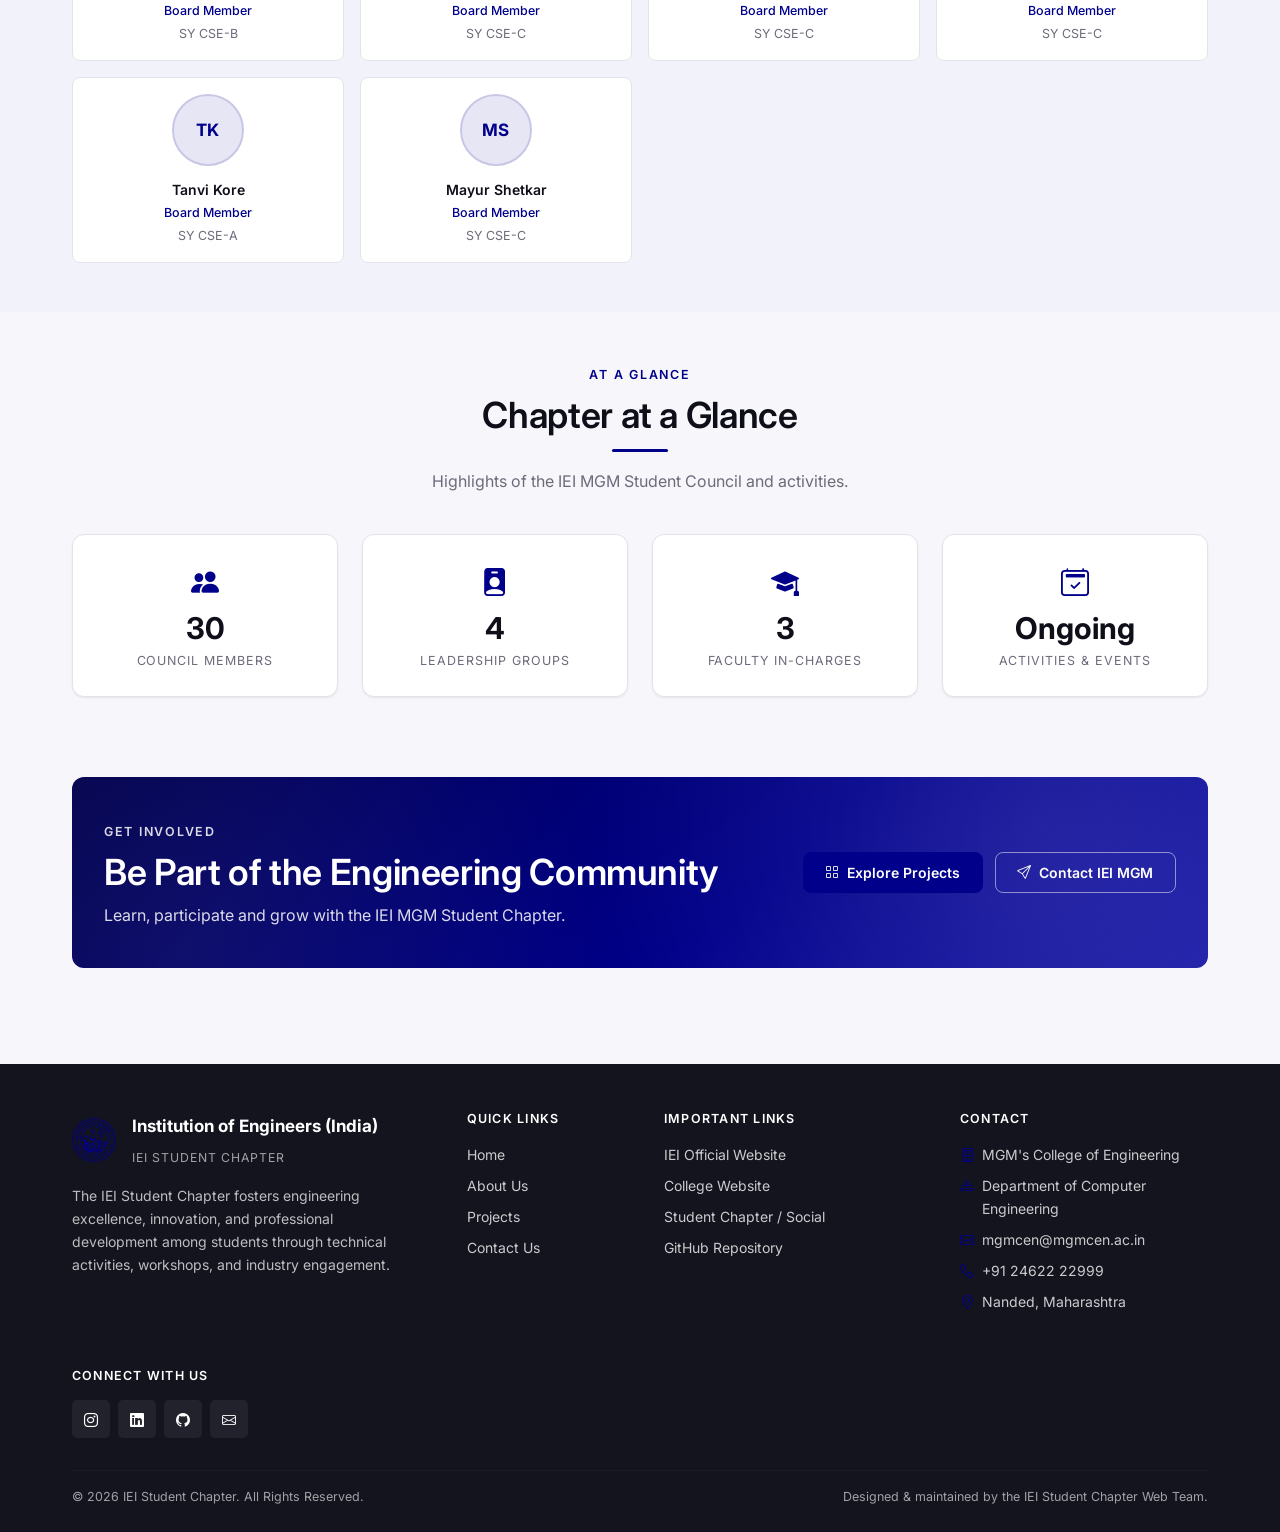
==== commit 1a6e8fde: "updated Nitu mam aboutUs" ====
--- a/aboutUs.html
+++ b/aboutUs.html
@@ -713,12 +713,12 @@
                                 </div>
                             </article>
                         </div>
-                        
+
                         <!-- Faculty 1 -->
                         <div class="col-12 col-md-6 col-lg-4">
                             <article class="faculty-card">
                                 <div class="faculty-photo">
-                                    <img src="https://mgmcen.ac.in/resizeimagebb70.jpg?file=90,100,images/department/faculty/Department_3-20180807160420.jpg"
+                                    <img src="./assets/images/profilePicture/Nitu.jpeg"
                                          alt="Ms. Nitu L. Pariyal, IEI Faculty In-Charge"
                                          loading="lazy"
                                          decoding="async"
--- a/assets/css/style.css
+++ b/assets/css/style.css
@@ -110,7 +110,7 @@
 
     /* Layout */
     --container-max: 1200px;
-    --header-height: 72px;
+    --header-height: 94px;
     --sidebar-width: 288px;
 
     /* Motion */
@@ -324,14 +324,47 @@
 /* Brand */
 .brand {
     display: inline-flex;
-    align-items: center;
-    gap: var(--space-3);
+    flex: 1;
+    flex-direction: column;
+    align-items: center;
+    gap: 3px;
+    min-width: 0;
     text-decoration: none !important;
     color: var(--heading-color);
 }
+.brand-institution,
+.brand-chapter {
+    display: flex;
+    align-items: center;
+    gap: var(--space-2);
+    max-width: 100%;
+    min-width: 0;
+}
+.brand-institution-logo {
+    width: 36px;
+    height: 36px;
+    flex: 0 0 36px;
+    object-fit: contain;
+}
+.brand-institution-text {
+    display: flex;
+    flex-direction: column;
+    line-height: 1.15;
+    min-width: 0;
+}
+.brand-institution-name {
+    color: var(--heading-color);
+    font-size: var(--fs-sm);
+    font-weight: var(--fw-bold);
+}
+.brand-institution-note {
+    color: var(--muted-color);
+    font-size: var(--fs-xs);
+}
 .brand-logo {
-    height: 44px;
-    width: auto;
+    height: 30px;
+    width: 30px;
+    flex: 0 0 30px;
     object-fit: contain;
 }
 .brand-text {
@@ -1014,9 +1047,9 @@
    20. RESPONSIVE TUNING
    ------------------------------------------------------------ */
 @media (max-width: 991.98px) {
-    :root { --header-height: 64px; }
+    :root { --header-height: 94px; }
     .navbar-iei .nav-link.active::after { display: none; }
-    .site-header .navbar { min-height: 64px; }
+    .site-header .navbar { min-height: 94px; }
     .page-hero { padding-block: var(--space-8); }
 }
 
@@ -2448,52 +2481,158 @@
 
 /* ------------------------------------------------------------
    41. ABOUT — EVENTS GRID (populated by JS)
+        Horizontal card layout: text and image above full-width details.
    ------------------------------------------------------------ */
 .about-event-card {
     background: var(--surface-color);
     border: 1px solid var(--border-color);
     border-radius: var(--radius-lg);
     overflow: hidden;
-    height: 100%;
     display: flex;
     flex-direction: column;
+    padding: var(--space-5);
     transition: border-color var(--transition-base), box-shadow var(--transition-base), transform var(--transition-base);
 }
 .about-event-card:hover {
     border-color: var(--primary-border);
     box-shadow: var(--shadow-md);
-    transform: translateY(-3px);
-}
-.about-event-media {
-    position: relative;
+    transform: translateY(-2px);
+}
+
+.about-event-top {
+    display: grid;
+    grid-template-columns: minmax(0, 1fr) 350px;
+    gap: var(--space-5);
+    align-items: start;
+}
+
+.about-event-text {
+    min-width: 0;
+    display: flex;
+    flex-direction: column;
+    gap: var(--space-2);
+}
+
+.about-event-meta-row {
+    display: flex;
+    flex-wrap: wrap;
+    align-items: center;
+    gap: var(--space-2);
+    margin-bottom: var(--space-1);
+}
+
+.about-event-cat {
+    position: static;
+    top: auto;
+    left: auto;
+    display: inline-flex;
+    align-items: center;
+    background: var(--primary-soft);
+    color: var(--primary-dark);
+    font-size: var(--fs-xs);
+    font-weight: var(--fw-semibold);
+    padding: 0.28rem 0.7rem;
+    border-radius: var(--radius-pill);
+    border: 1px solid var(--primary-border);
+    line-height: 1;
+}
+
+.about-event-date {
+    display: inline-flex;
+    align-items: center;
+    gap: var(--space-1);
+    font-size: var(--fs-xs);
+    color: var(--muted-color);
+}
+.about-event-date i {
+    color: var(--primary-color);
+    font-size: 0.9rem;
+}
+
+.about-event-title {
+    font-size: clamp(1.05rem, 1.6vw, var(--fs-lg));
+    font-weight: var(--fw-semibold);
+    color: var(--heading-color);
+    line-height: 1.3;
+    margin: 0;
+}
+
+.about-event-guest {
+    display: flex;
+    align-items: flex-start;
+    gap: var(--space-2);
+    font-size: var(--fs-sm);
+    color: var(--muted-color);
+    margin: var(--space-1) 0 0;
+    line-height: 1.5;
+}
+.about-event-guest i {
+    color: var(--primary-color);
+    font-size: 1rem;
+    margin-top: 3px;
+    flex-shrink: 0;
+}
+.about-event-guest strong {
+    color: var(--heading-color);
+    font-weight: var(--fw-semibold);
+}
+
+.about-event-thumb {
     aspect-ratio: 16 / 10;
     background: var(--primary-tint);
+    border-radius: var(--radius-md);
     overflow: hidden;
-}
-.about-event-media img {
+    border: 1px solid var(--border-color);
+    width: 100%;
+}
+.about-event-thumb img {
     width: 100%;
     height: 100%;
     object-fit: cover;
+    display: block;
     transition: transform var(--transition-slow) var(--ease-out);
 }
-.about-event-card:hover .about-event-media img { transform: scale(1.04); }
-.about-event-body {
-    padding: var(--space-5);
-    display: flex;
-    flex-direction: column;
-    flex: 1;
-}
-.about-event-title { font-size: var(--fs-md); font-weight: var(--fw-semibold); color: var(--heading-color); margin-bottom: var(--space-2); }
-.about-event-desc  { font-size: var(--fs-sm); color: var(--muted-color); flex: 1; }
-.about-event-meta  {
-    display: flex;
-    justify-content: space-between;
-    gap: var(--space-3);
-    margin-top: var(--space-4);
+.about-event-card:hover .about-event-thumb img {
+    transform: scale(1.04);
+}
+
+.about-event-desc {
+    font-size: var(--fs-sm);
+    color: var(--muted-color);
+    line-height: var(--lh-base);
+    margin: var(--space-4) 0 0;
     padding-top: var(--space-4);
     border-top: 1px solid var(--border-color);
-    font-size: var(--fs-xs);
-    color: var(--muted-color);
+}
+
+.about-event-footer {
+    display: flex;
+    justify-content: flex-end;
+    margin-top: var(--space-3);
+}
+
+@media (max-width: 991.98px) {
+    .about-event-top {
+        grid-template-columns: minmax(0, 1fr) 240px;
+        gap: var(--space-4);
+    }
+}
+
+@media (max-width: 575.98px) {
+    .about-event-card {
+        padding: var(--space-4);
+    }
+    .about-event-top {
+        grid-template-columns: 1fr;
+        gap: var(--space-3);
+    }
+    .about-event-thumb {
+        aspect-ratio: 16 / 9;
+    }
+    .about-event-desc {
+        margin-top: var(--space-3);
+        padding-top: var(--space-3);
+    }
 }
 
 /* ------------------------------------------------------------
@@ -3468,9 +3607,12 @@
     }
 
     /* Brand */
-    .brand-title    { font-size: var(--fs-sm); }
-    .brand-subtitle { font-size: 0.68rem; }
-    .brand-logo     { height: 38px; }
+    .brand-title    { font-size: 0.68rem; }
+    .brand-subtitle { font-size: 0.58rem; }
+    .brand-logo     { width: 26px; height: 26px; flex-basis: 26px; }
+    .brand-institution-logo { width: 30px; height: 30px; flex-basis: 30px; }
+    .brand-institution-name { font-size: 0.66rem; }
+    .brand-institution-note { font-size: 0.58rem; }
 
     /* Cards */
     .card-iei          { padding: var(--space-4); }
@@ -3534,4 +3676,205 @@
     .home-forstud-inner { padding: var(--space-5); }
     .home-forstud-action,
     .home-forstud-action .btn-iei { width: 100%; justify-content: center; }
+}
+
+/* ------------------------------------------------------------
+   59. HOME — EVENT CALENDAR 2026–27
+        Vertical timeline: month pill (left), node (center),
+        event card (right).
+   ------------------------------------------------------------ */
+.home-calendar { background: var(--white); }
+
+.event-calendar {
+    list-style: none;
+    padding: 0;
+    margin: 0 auto;
+    max-width: 960px;
+    position: relative;
+    display: flex;
+    flex-direction: column;
+    gap: var(--space-3);
+}
+
+.event-calendar::before {
+    content: "";
+    position: absolute;
+    top: 8px;
+    bottom: 8px;
+    left: 172px;
+    width: 2px;
+    background: repeating-linear-gradient(
+        to bottom,
+        var(--primary-border) 0 6px,
+        transparent 6px 12px
+    );
+    opacity: 0.85;
+    z-index: 0;
+}
+
+.event-calendar-row {
+    position: relative;
+    display: grid;
+    grid-template-columns: 140px 24px minmax(0, 1fr);
+    align-items: center;
+    column-gap: 20px;
+    min-height: 66px;
+    z-index: 1;
+}
+
+.event-calendar-month {
+    display: flex;
+    flex-direction: column;
+    align-items: flex-start;
+    justify-content: center;
+    padding: 0.7rem 1rem;
+    border-radius: var(--radius-md);
+    color: var(--white);
+    font-family: var(--font-family-heading);
+    line-height: 1;
+    box-shadow: var(--shadow-sm);
+    min-height: 52px;
+}
+.event-calendar-month-abbr {
+    font-size: var(--fs-md);
+    font-weight: var(--fw-bold);
+    letter-spacing: 0.06em;
+}
+.event-calendar-month-year {
+    font-size: var(--fs-xs);
+    font-weight: var(--fw-medium);
+    opacity: 0.9;
+    letter-spacing: 0.04em;
+    margin-top: 2px;
+}
+
+.event-calendar-month-sep { background: linear-gradient(135deg, #2563EB 0%, #3B82F6 100%); }
+.event-calendar-month-oct { background: linear-gradient(135deg, #7C3AED 0%, #9333EA 100%); }
+.event-calendar-month-nov { background: linear-gradient(135deg, #F59E0B 0%, #FBBF24 100%); }
+.event-calendar-month-dec { background: linear-gradient(135deg, #059669 0%, #10B981 100%); }
+.event-calendar-month-jan { background: linear-gradient(135deg, #DC2626 0%, #EF4444 100%); }
+.event-calendar-month-feb { background: linear-gradient(135deg, #1D4ED8 0%, #2563EB 100%); }
+.event-calendar-month-mar { background: linear-gradient(135deg, #7C3AED 0%, #A855F7 100%); }
+.event-calendar-month-apr { background: linear-gradient(135deg, #F97316 0%, #FB923C 100%); }
+
+.event-calendar-node {
+    width: 24px;
+    height: 24px;
+    border-radius: 50%;
+    background: var(--white);
+    border: 2px solid var(--primary-border);
+    color: var(--primary-color);
+    display: inline-flex;
+    align-items: center;
+    justify-content: center;
+    font-size: 0.72rem;
+    position: relative;
+    z-index: 2;
+    flex-shrink: 0;
+}
+.event-calendar-node i { line-height: 1; }
+
+.event-calendar-body {
+    background: linear-gradient(90deg, var(--primary-tint) 0%, rgba(230, 230, 245, 0.35) 100%);
+    border: 1px solid var(--primary-border);
+    border-radius: var(--radius-lg);
+    padding: var(--space-4) var(--space-5);
+    display: flex;
+    align-items: center;
+    min-height: 66px;
+    position: relative;
+    transition: border-color var(--transition-base), box-shadow var(--transition-base), transform var(--transition-base);
+}
+.event-calendar-body:hover {
+    border-color: var(--primary-color);
+    box-shadow: var(--shadow-md);
+    transform: translateX(4px);
+}
+
+.event-calendar-title {
+    font-size: var(--fs-md);
+    font-weight: var(--fw-semibold);
+    color: var(--primary-dark);
+    line-height: 1.35;
+    margin: 0;
+    padding-left: var(--space-4);
+    position: relative;
+}
+.event-calendar-title::before {
+    content: "";
+    position: absolute;
+    left: 0;
+    top: 2px;
+    bottom: 2px;
+    width: 3px;
+    border-radius: 2px;
+    background: var(--primary-color);
+    opacity: 0.55;
+}
+
+.event-calendar-note {
+    display: inline-flex;
+    align-items: center;
+    gap: var(--space-2);
+    justify-content: center;
+}
+
+@media (max-width: 767.98px) {
+    .event-calendar::before { left: 11px; }
+    .home-calendar .btn-iei-outline {
+        max-width: 100%;
+        white-space: normal;
+        text-align: center;
+        justify-content: center;
+    }
+    .event-calendar-row {
+        grid-template-columns: 24px minmax(0, 1fr);
+        column-gap: var(--space-3);
+        align-items: stretch;
+        min-height: 0;
+    }
+    .event-calendar-month {
+        grid-column: 1 / -1;
+        grid-row: 1;
+        min-height: 0;
+        padding: 0.45rem 0.75rem;
+        margin-left: calc(24px + var(--space-3));
+        margin-bottom: var(--space-2);
+        flex-direction: row;
+        align-items: baseline;
+        gap: 0.4rem;
+        border-radius: var(--radius-sm);
+        width: max-content;
+    }
+    .event-calendar-month-abbr { font-size: var(--fs-sm); }
+    .event-calendar-month-year { font-size: 0.7rem; margin-top: 0; }
+
+    .event-calendar-node {
+        grid-column: 1;
+        grid-row: 2;
+        align-self: flex-start;
+        margin-top: 6px;
+    }
+    .event-calendar-body {
+        grid-column: 2;
+        grid-row: 2;
+        padding: var(--space-3) var(--space-4);
+        min-height: 0;
+    }
+    .event-calendar-title {
+        font-size: var(--fs-sm);
+        padding-left: var(--space-3);
+    }
+}
+
+@media (max-width: 575.98px) {
+    .event-calendar-title {
+        font-size: 0.82rem;
+        line-height: 1.4;
+    }
+    .event-calendar-body { padding: var(--space-3); }
+}
+
+@media (prefers-reduced-motion: reduce) {
+    .event-calendar-body:hover { transform: none; }
 }
